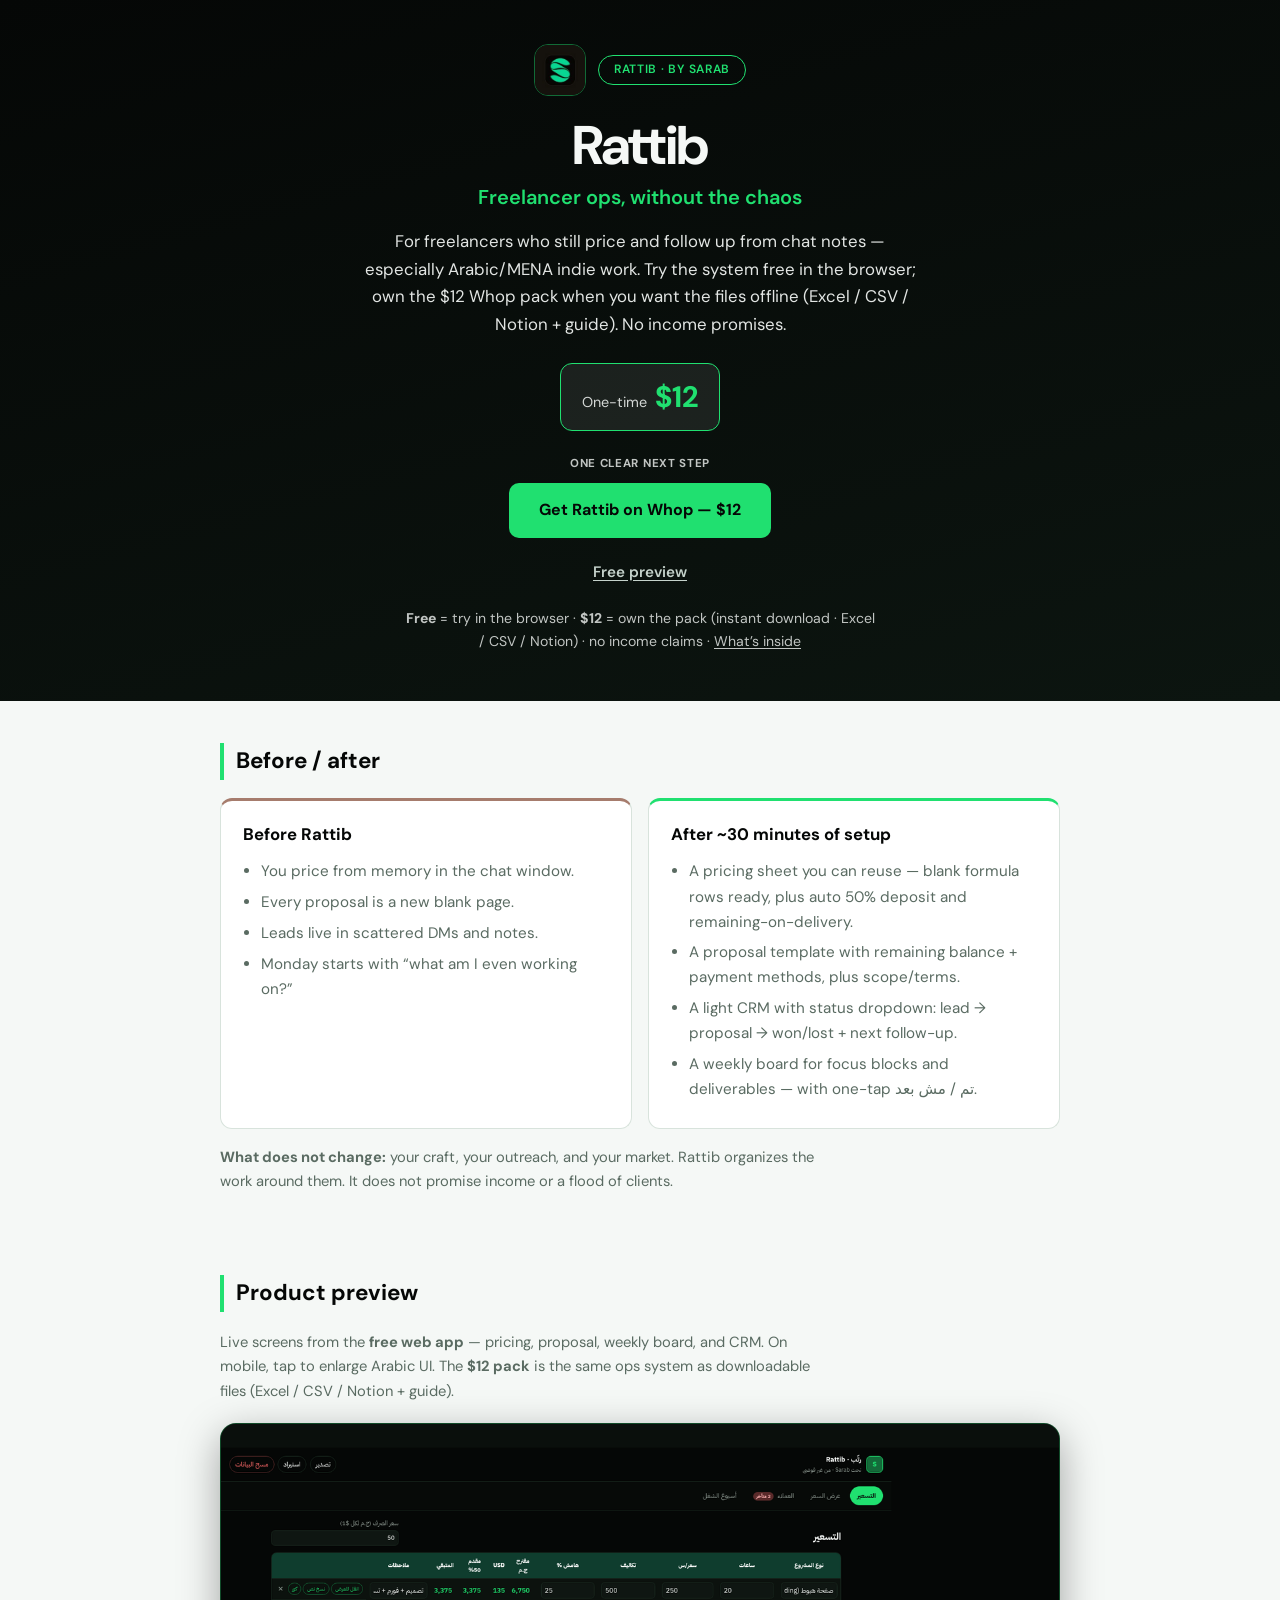
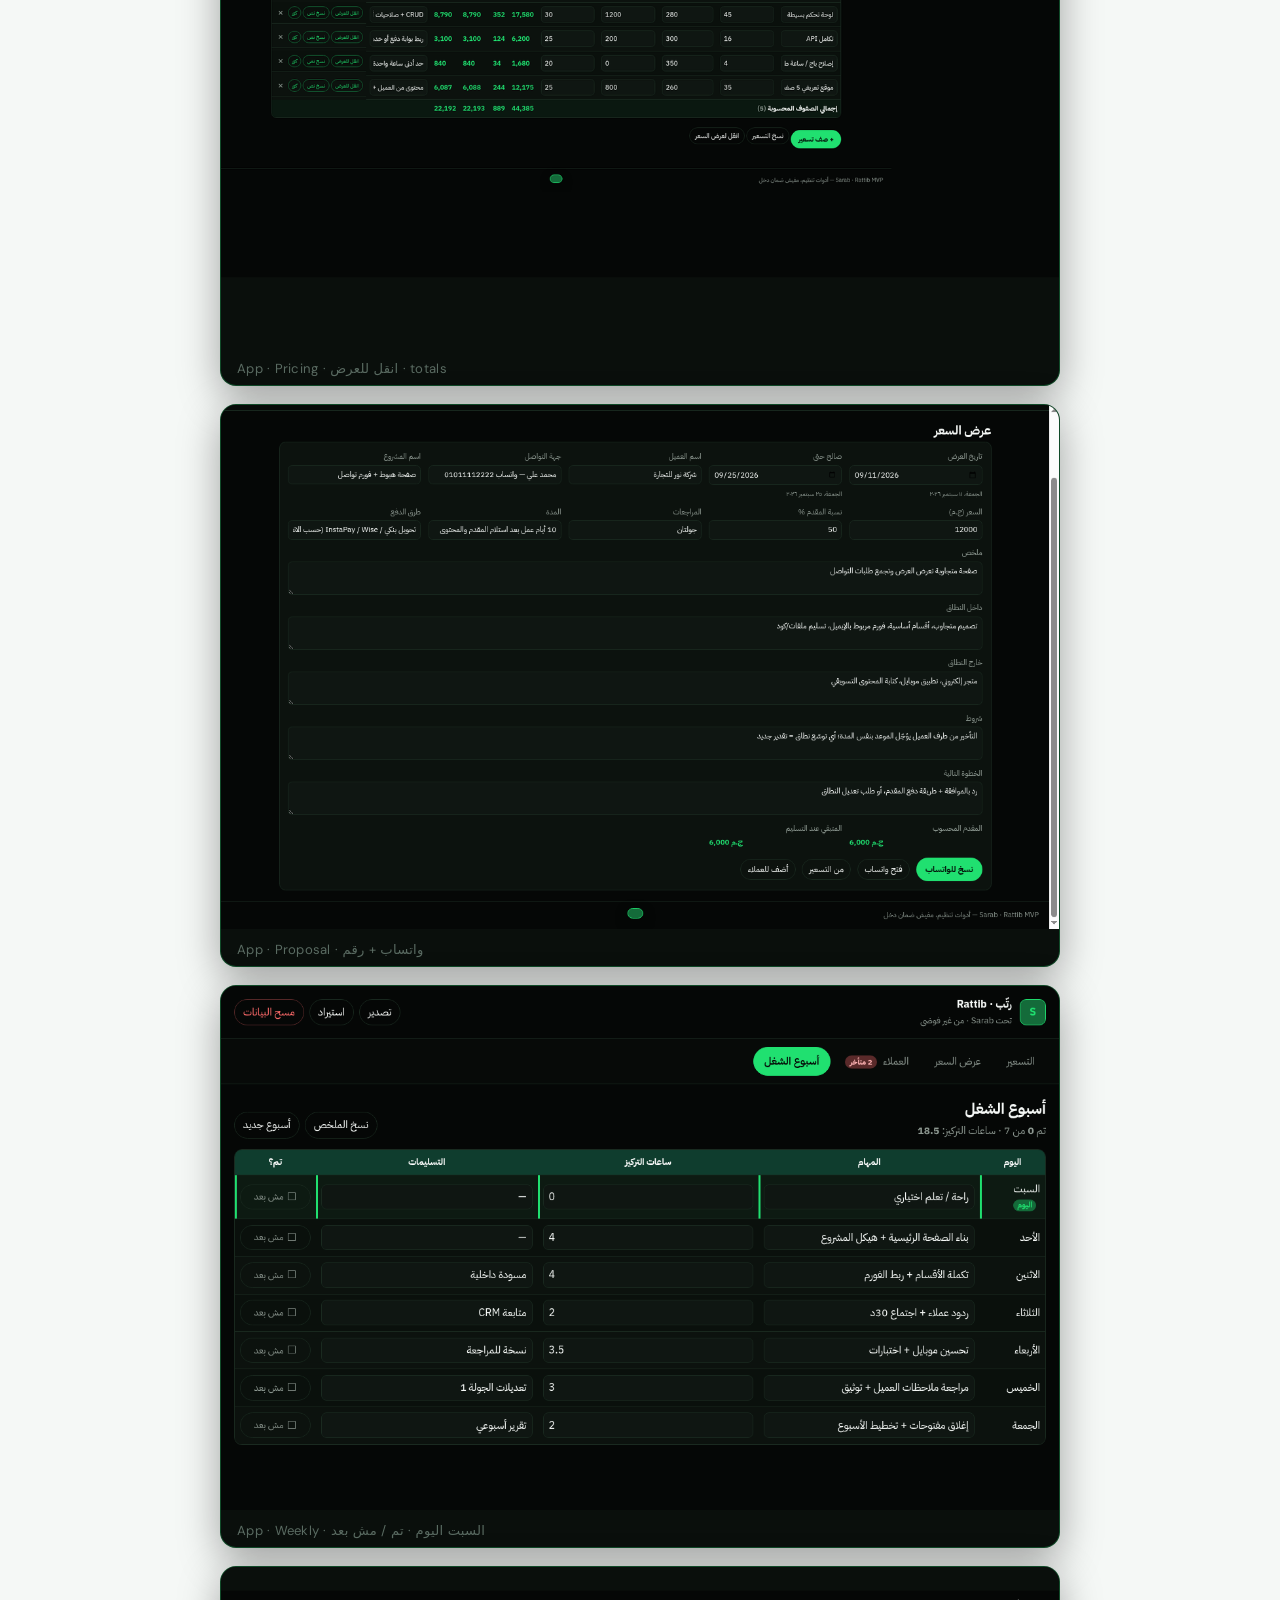
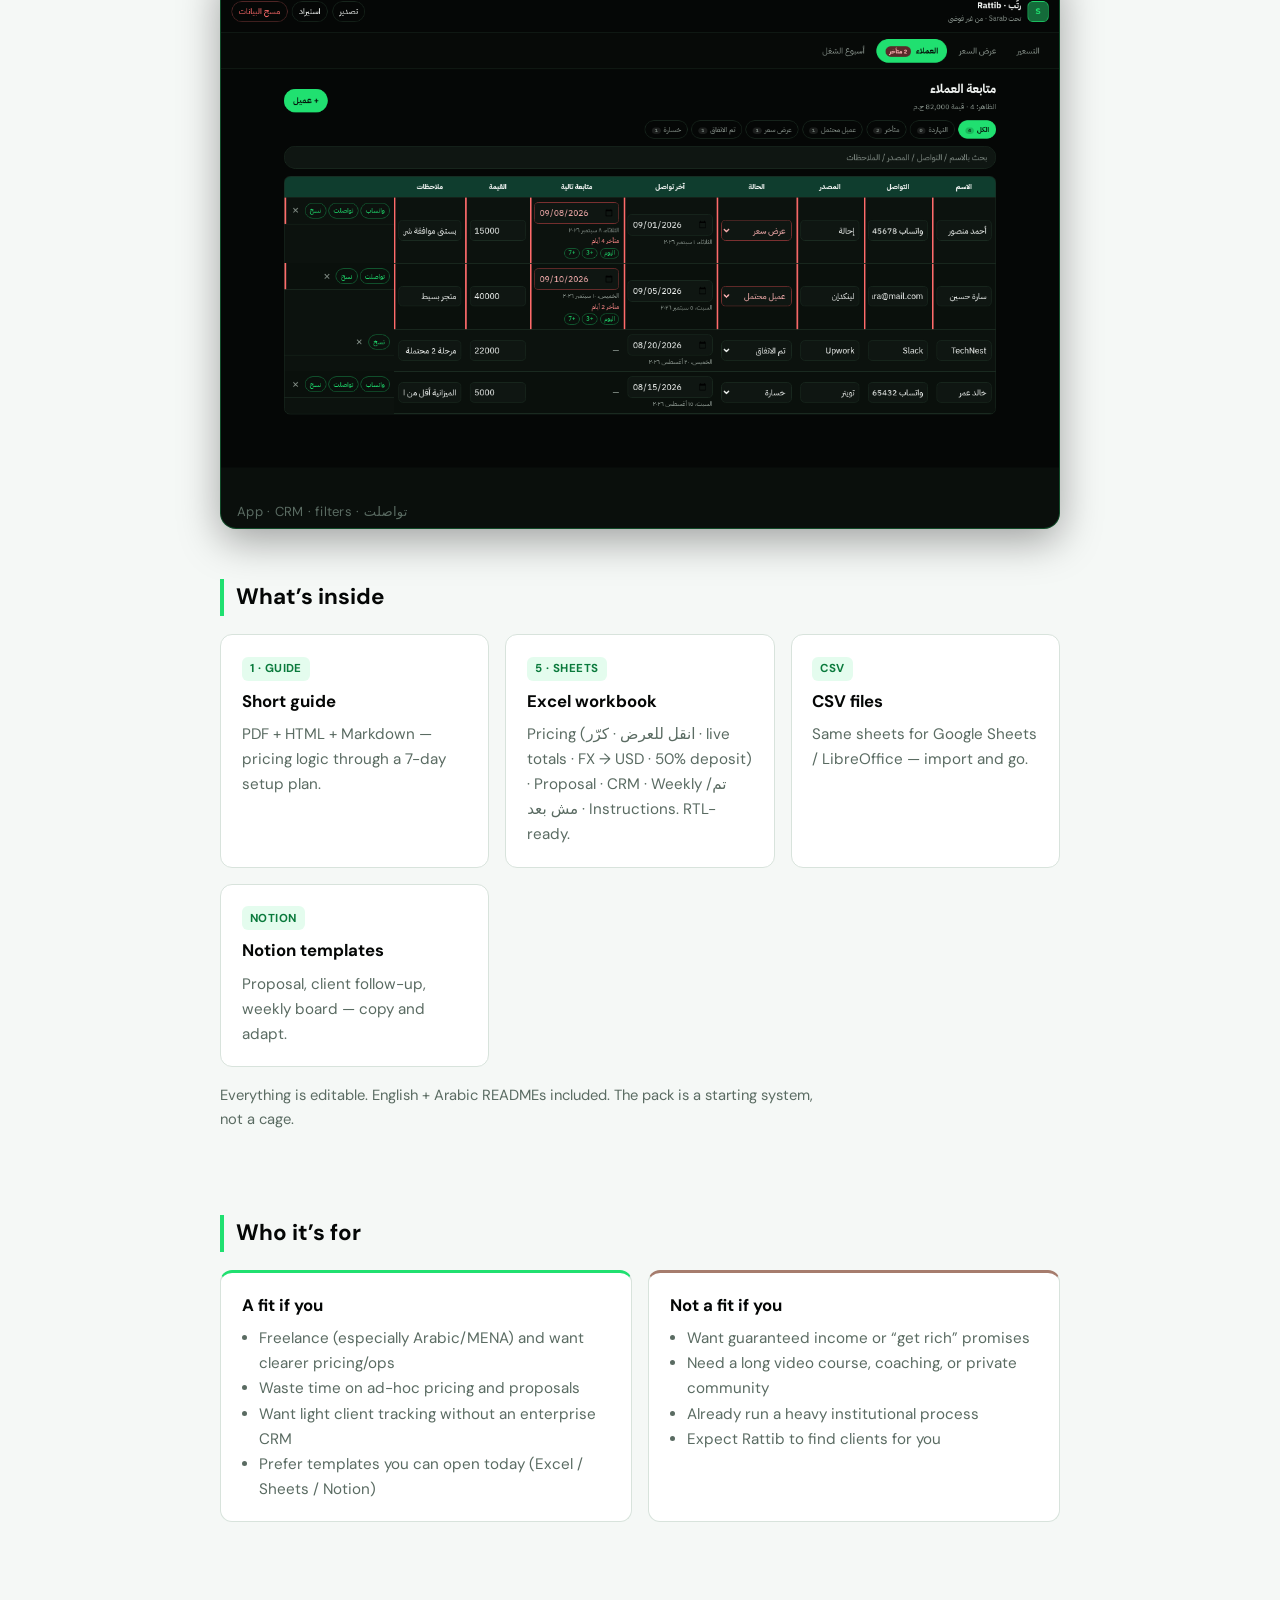
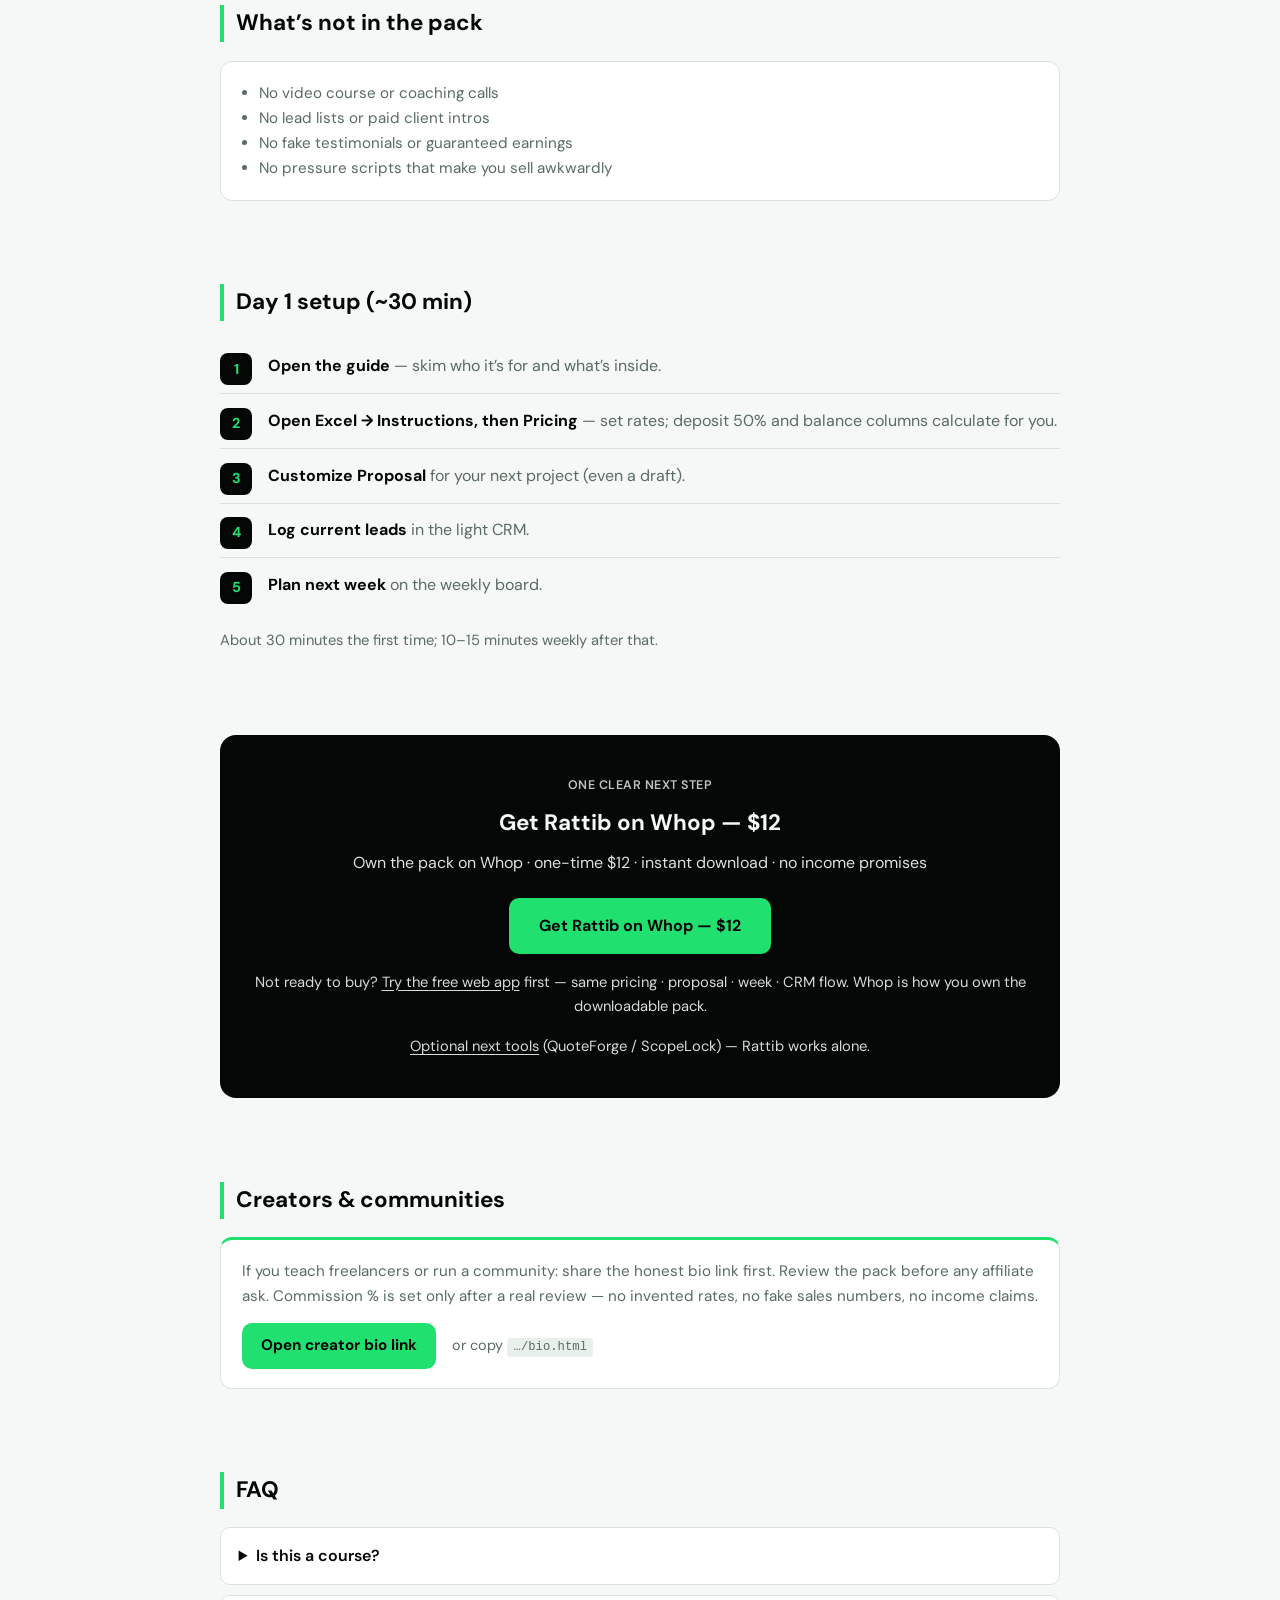
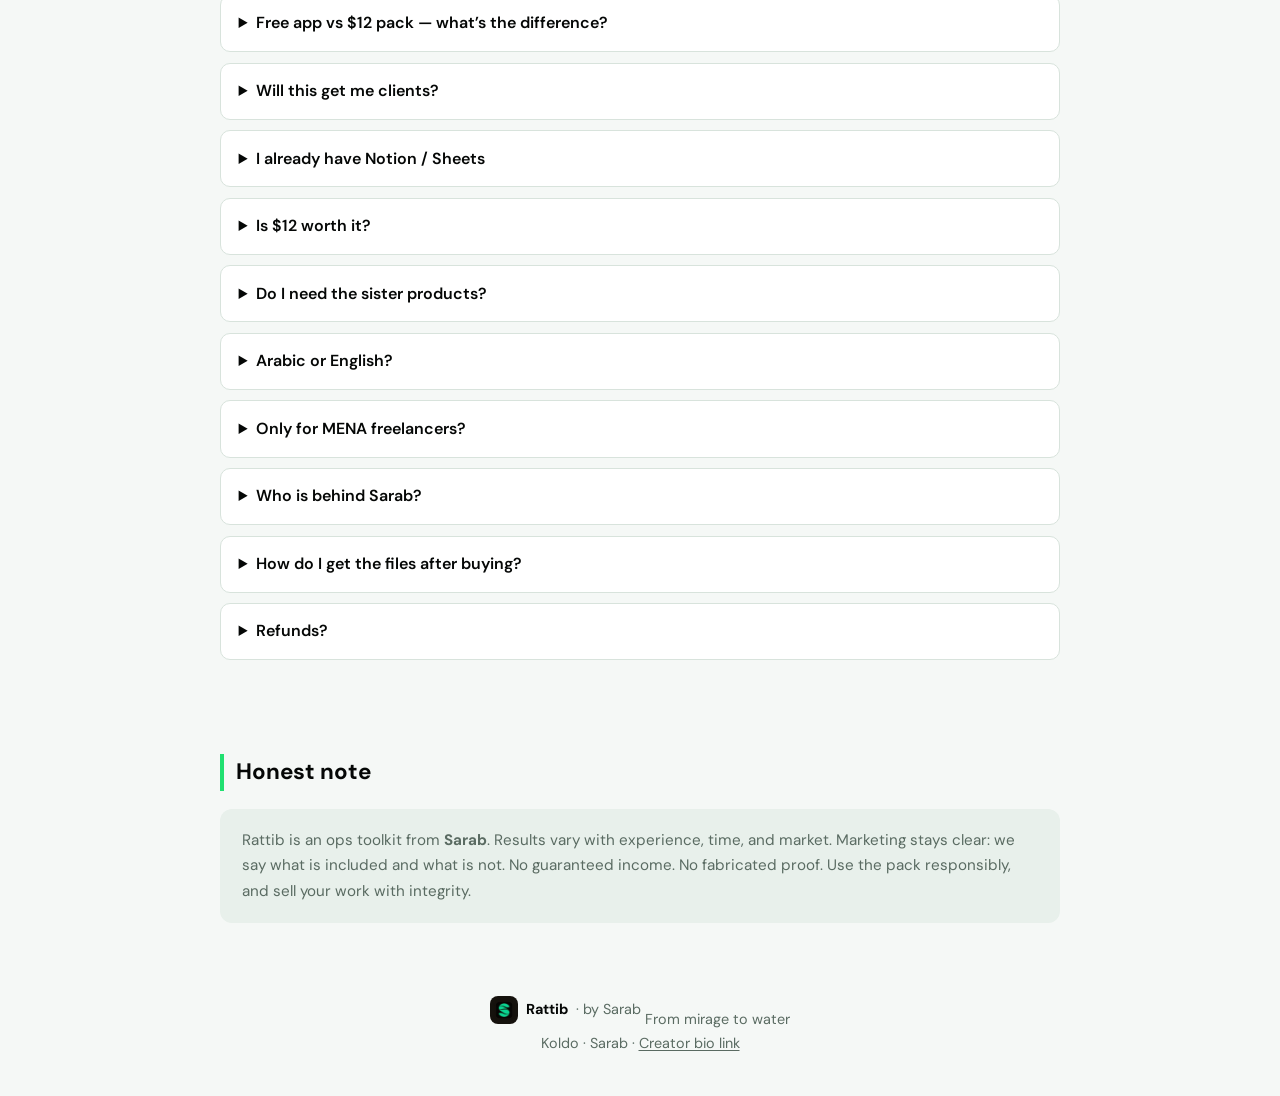
==== index.html @ bea4db3e "fix(funnel): restore locked bio Whop primary + landing skip-link Bio had flipped to try-first/Own on" ====
<!DOCTYPE html>
<html lang="en">
<head>
<meta charset="UTF-8">
<meta name="viewport" content="width=device-width, initial-scale=1, viewport-fit=cover">
<title>Rattib — Freelancer ops without the chaos · Sarab</title>
<meta name="description" content="Rattib by Sarab: try the free web app, then own the $12 Whop pack (Excel/CSV/Notion + guide). Pricing, proposals, light CRM, weekly board. No income promises.">
<meta property="og:title" content="Rattib — Freelancer ops without the chaos · Sarab">
<meta property="og:description" content="Try free in the browser. Own the $12 pack on Whop — pricing, proposals, light CRM, weekly board. No income promises.">
<meta property="og:type" content="website">
<meta property="og:url" content="https://koldoishere.github.io/sarab-rattib-funnel/">
<meta property="og:image" content="https://koldoishere.github.io/sarab-rattib-funnel/og-share.png">
<link rel="canonical" href="https://koldoishere.github.io/sarab-rattib-funnel/">
<meta name="twitter:card" content="summary_large_image">
<meta name="theme-color" content="#050706">
<link rel="icon" type="image/png" href="logo-mark.png">
<link rel="apple-touch-icon" href="logo-mark.png">
<link rel="preconnect" href="https://fonts.googleapis.com">
<link rel="preconnect" href="https://fonts.gstatic.com" crossorigin>
<link rel="stylesheet" href="https://fonts.googleapis.com/css2?family=DM+Sans:ital,opsz,wght@0,9..40,400;0,9..40,500;0,9..40,600;0,9..40,700;1,9..40,400&display=swap">
<style>
  :root {
    color-scheme: light;
    --night: #050706;
    --oasis: #20E070;
    --sand: #F5F8F6;
    --ink: #121816;
    --muted: #5a6b62;
    --card: #ffffff;
    --line: #d8e3dc;
    --night-soft: #0c1510;
  }
  * { box-sizing: border-box; margin: 0; padding: 0; }
  html {
    scroll-behavior: smooth;
    /* Keep keyboard focus / in-page anchors clear of mobile sticky CTA (WCAG 2.4.11) */
    scroll-padding-bottom: calc(7.5rem + env(safe-area-inset-bottom, 0px));
  }
  body {
    font-family: 'DM Sans', 'Segoe UI', system-ui, sans-serif;
    background: var(--sand);
    color: var(--ink);
    line-height: 1.65;
    padding-bottom: calc(7.5rem + env(safe-area-inset-bottom, 0px));
  }
  a { color: var(--night); }
  .wrap { max-width: 880px; margin: 0 auto; padding: 0 1.25rem; }

  /* Sticky mobile CTA */
  .sticky-cta {
    position: fixed;
    bottom: 0; left: 0; right: 0;
    z-index: 50;
    background: rgba(5, 7, 6, 0.96);
    backdrop-filter: blur(10px);
    border-top: 1px solid rgba(32, 224, 112, 0.35);
    padding: 0.75rem 1rem calc(0.75rem + env(safe-area-inset-bottom, 0px));
    display: flex;
    align-items: center;
    justify-content: center;
    gap: 0.85rem;
    box-shadow: 0 -8px 28px rgba(0,0,0,.22);
  }
  .sticky-cta .price { color: var(--oasis); font-weight: 700; font-size: 1.1rem; }
  .sticky-cta .btn {
    padding: 0.65rem 1.35rem;
    font-size: 0.95rem;
  }

  .sticky-cta-actions {
    display: flex;
    flex-direction: column;
    align-items: stretch;
    gap: 0.35rem;
  }
  .sticky-cta .link-quiet {
    color: #c5d2cb;
    font-size: 0.82rem;
    font-weight: 600;
    text-align: center;
    text-decoration: underline;
    text-underline-offset: 2px;
    min-height: 2.75rem;
    display: inline-flex;
    align-items: center;
    justify-content: center;
    -webkit-tap-highlight-color: transparent;
  }
  .sticky-cta .link-quiet:hover { color: var(--oasis); }
  .sticky-cta .link-quiet:focus-visible {
    outline: 2px solid var(--oasis);
    outline-offset: 2px;
    border-radius: 4px;
  }

  /* Keyboard: skip sticky CTA / jump to main (WCAG 2.4.1) */
  .skip-link {
    position: absolute;
    left: 0.75rem;
    top: 0.75rem;
    z-index: 100;
    padding: 0.55rem 0.9rem;
    border-radius: 8px;
    background: var(--oasis);
    color: var(--night);
    font-weight: 700;
    font-size: 0.9rem;
    text-decoration: none;
    transform: translateY(-160%);
    transition: transform 0.15s ease;
  }
  .skip-link:focus {
    transform: translateY(0);
    outline: 2px solid var(--sand);
    outline-offset: 2px;
  }
  .skip-link:focus-visible {
    transform: translateY(0);
    outline: 2px solid var(--sand);
    outline-offset: 2px;
  }
  @media (prefers-reduced-motion: reduce) {
    .skip-link { transition: none; }
  }

  @media (min-width: 768px) {
    .sticky-cta { display: none; }
    body { padding-bottom: 0; }
    html { scroll-padding-bottom: 0; }
  }

  header {
    background: linear-gradient(165deg, var(--night) 0%, var(--night-soft) 100%);
    color: var(--sand);
    padding: calc(2.75rem + env(safe-area-inset-top, 0px)) 0 3rem;
    text-align: center;
  }
  .brand-row {
    display: inline-flex;
    align-items: center;
    gap: 0.75rem;
    margin-bottom: 1.25rem;
  }
  .brand-row img {
    width: 52px; height: 52px;
    border-radius: 14px;
    border: 1px solid rgba(32, 224, 112, 0.45);
    object-fit: contain;
  }
  .pill {
    display: inline-block;
    border: 1px solid var(--oasis);
    color: var(--oasis);
    padding: 0.28rem 0.95rem;
    border-radius: 999px;
    font-size: 0.75rem;
    letter-spacing: 0.06em;
    text-transform: uppercase;
    font-weight: 600;
  }
  header h1 {
    font-size: clamp(2.35rem, 7vw, 3.4rem);
    letter-spacing: -0.03em;
    margin-bottom: 0.35rem;
    line-height: 1.1;
  }
  header .tagline {
    color: var(--oasis);
    font-size: clamp(1.05rem, 3vw, 1.25rem);
    margin-bottom: 0.85rem;
    font-weight: 600;
  }
  header .one-liner {
    max-width: 34em;
    margin: 0 auto 1.5rem;
    opacity: 0.92;
    font-size: 1.05rem;
  }
  .price-pill {
    display: inline-flex;
    align-items: baseline;
    gap: 0.5rem;
    background: rgba(245, 248, 246, 0.08);
    border: 1px solid var(--oasis);
    padding: 0.55rem 1.3rem;
    border-radius: 12px;
    margin-bottom: 1.4rem;
  }
  .price-pill span { opacity: 0.85; font-size: 0.9rem; }
  .price-pill strong { font-size: 1.85rem; color: var(--oasis); }

  .btn {
    display: inline-block;
    background: var(--oasis);
    color: var(--night);
    text-decoration: none;
    font-weight: 700;
    padding: 0.9rem 1.9rem;
    border-radius: 10px;
    transition: transform .15s, box-shadow .15s;
    border: none;
    cursor: pointer;
  }
  .btn:hover { transform: translateY(-2px); box-shadow: 0 8px 24px rgba(32, 224, 112, .28); }
  .btn:focus-visible {
    outline: 3px solid var(--oasis);
    outline-offset: 3px;
  }
  .btn-ghost {
    background: transparent;
    color: var(--sand);
    border: 1px solid rgba(245, 248, 246, .35);
    margin-left: 0.65rem;
  }
  .btn-ghost:focus-visible {
    outline-color: var(--sand);
  }
  .cta-row { display: flex; flex-wrap: wrap; gap: 0.65rem; justify-content: center; align-items: center; }
  .cta-row .btn-ghost { margin-left: 0; }
  header .hero-cta {
    margin: 0 auto 0.35rem;
    max-width: 28rem;
  }
  header .hero-cta .primary-label {
    font-size: 0.72rem;
    font-weight: 700;
    letter-spacing: 0.06em;
    text-transform: uppercase;
    opacity: 0.78;
    margin: 0 0 0.65rem;
  }
  header .hero-preview-quiet {
    display: inline-flex;
    align-items: center;
    justify-content: center;
    margin-top: 0.85rem;
    min-height: 2.5rem;
    padding: 0.35rem 0.7rem;
    font-size: 0.95rem;
    line-height: 1.35;
    color: #c5d2cb;
    text-decoration: underline;
    text-underline-offset: 3px;
    font-weight: 600;
    border-radius: 8px;
  }
  header .hero-preview-quiet:hover { color: var(--oasis); }
  header .hero-preview-quiet:focus-visible {
    outline: 2px solid var(--oasis);
    outline-offset: 3px;
  }
  a:focus-visible {
    outline: 2px solid var(--oasis);
    outline-offset: 2px;
    border-radius: 2px;
  }
  @media (prefers-reduced-motion: reduce) {
    html { scroll-behavior: auto; }
    .btn { transition: none; }
    .btn:hover { transform: none; box-shadow: none; }
  }

  section { padding: 2.6rem 0; }
  section h2 {
    color: var(--night);
    font-size: 1.4rem;
    margin-bottom: 1.15rem;
    border-left: 4px solid var(--oasis);
    padding-left: 0.75rem;
  }

  .ba-grid {
    display: grid;
    grid-template-columns: 1fr 1fr;
    gap: 1rem;
  }
  @media (max-width: 640px) {
    .ba-grid { grid-template-columns: 1fr; }
  }
  .ba-card {
    background: var(--card);
    border: 1px solid var(--line);
    border-radius: 12px;
    padding: 1.25rem 1.35rem;
  }
  .ba-card h3 { font-size: 1.05rem; margin-bottom: 0.65rem; color: var(--night); }
  .ba-card.before { border-top: 3px solid #a67c6d; }
  .ba-card.after { border-top: 3px solid var(--oasis); }
  .ba-card ul { padding-left: 1.15rem; color: var(--muted); font-size: 0.95rem; }
  .ba-card li { margin-bottom: 0.35rem; }
  .ba-note {
    margin-top: 1rem;
    font-size: 0.92rem;
    color: var(--muted);
    max-width: 42em;
  }

  .grid {
    display: grid;
    grid-template-columns: repeat(auto-fit, minmax(200px, 1fr));
    gap: 1rem;
  }
  .card {
    background: var(--card);
    border: 1px solid var(--line);
    border-radius: 12px;
    padding: 1.2rem 1.3rem;
  }
  .card h3 { color: var(--night); font-size: 1.05rem; margin-bottom: 0.4rem; }
  .card p, .card li { color: var(--muted); font-size: 0.95rem; }
  .card ul { padding-left: 1.1rem; }
  .card .count {
    display: inline-block;
    background: rgba(32, 224, 112, 0.12);
    color: #0a7a3c;
    font-size: 0.72rem;
    font-weight: 700;
    letter-spacing: 0.04em;
    text-transform: uppercase;
    padding: 0.15rem 0.5rem;
    border-radius: 6px;
    margin-bottom: 0.45rem;
  }

  .two-col {
    display: grid;
    grid-template-columns: 1fr 1fr;
    gap: 1rem;
  }
  @media (max-width: 640px) {
    .two-col { grid-template-columns: 1fr; }
  }
  .yes { border-top: 3px solid var(--oasis); }
  .no { border-top: 3px solid #a67c6d; }

  .steps {
    counter-reset: step;
    list-style: none;
  }
  .steps li {
    position: relative;
    padding: 0.85rem 0 0.85rem 3rem;
    border-bottom: 1px solid var(--line);
    color: var(--muted);
  }
  .steps li:last-child { border-bottom: none; }
  .steps li::before {
    counter-increment: step;
    content: counter(step);
    position: absolute;
    left: 0; top: 0.85rem;
    width: 2rem; height: 2rem;
    background: var(--night);
    color: var(--oasis);
    border-radius: 8px;
    font-weight: 700;
    font-size: 0.9rem;
    display: flex;
    align-items: center;
    justify-content: center;
  }
  .steps strong { color: var(--night); }

  .cta-band {
    background: var(--night);
    color: var(--sand);
    text-align: center;
    padding: 2.5rem 1.25rem;
    border-radius: 16px;
  }
  .cta-band h2 {
    color: var(--sand);
    border: none;
    padding: 0;
    margin-bottom: 0.5rem;
  }
  .cta-band p { opacity: 0.9; margin-bottom: 1.15rem; }
  .cta-band .btn { margin-top: 0.25rem; }
  .cta-band .primary-label {
    font-size: 0.78rem;
    font-weight: 600;
    letter-spacing: 0.04em;
    text-transform: uppercase;
    opacity: 0.78;
    margin: 0 0 0.55rem;
  }
  .cta-band .cta-sub-quiet {
    margin-top: 1rem;
    margin-bottom: 0;
    font-size: 0.92rem;
    opacity: 0.88;
  }
  .cta-band .cta-sub-quiet a {
    color: inherit;
    text-decoration: underline;
    text-underline-offset: 3px;
  }

  details {
    background: var(--card);
    border: 1px solid var(--line);
    border-radius: 10px;
    padding: 0.9rem 1.1rem;
    margin-bottom: 0.65rem;
  }
  summary { cursor: pointer; font-weight: 600; color: var(--night); }
  details p { margin-top: 0.5rem; color: var(--muted); }

  .disclaimer {
    background: #e8f0eb;
    border-radius: 12px;
    padding: 1.2rem 1.35rem;
    font-size: 0.95rem;
    color: var(--muted);
  }

  footer {
    text-align: center;
    padding: 2rem 1rem 2.5rem;
    color: var(--muted);
    font-size: 0.9rem;
  }
  footer .mark {
    display: inline-flex;
    align-items: center;
    gap: 0.5rem;
    margin-bottom: 0.5rem;
  }
  footer .mark img { width: 28px; height: 28px; border-radius: 8px; }
  footer a { color: var(--muted); text-decoration: underline; text-underline-offset: 2px; }

  .preview-grid {
    display: grid;
    gap: 1.1rem;
  }
  @media (min-width: 820px) {
    .preview-grid { grid-template-columns: 1fr; }
  }
  .preview-card {
    margin: 0;
    background: #0a0f0c;
    border: 1px solid rgba(32,224,112,0.28);
    border-radius: 16px;
    overflow: hidden;
    box-shadow: 0 12px 40px rgba(0,0,0,0.35);
  }
  .preview-card img {
    display: block;
    width: 100%;
    height: auto;
  }
  .preview-card figcaption {
    padding: 0.65rem 1rem 0.35rem;
    font-size: 0.82rem;
    color: var(--muted);
    letter-spacing: 0.02em;
  }

  .preview-card { position: relative; }
  .preview-card button.preview-zoom {
    display: block;
    width: 100%;
    padding: 0;
    border: 0;
    background: transparent;
    cursor: zoom-in;
    -webkit-tap-highlight-color: transparent;
  }
  .preview-card button.preview-zoom:focus-visible {
    outline: 3px solid var(--oasis);
    outline-offset: -3px;
  }
  .preview-hint {
    display: none;
    padding: 0 1rem 0.75rem;
    margin: 0;
    font-size: 0.78rem;
    color: var(--oasis);
    opacity: 0.9;
  }
  @media (max-width: 819px) {
    .preview-hint { display: block; }
  }
  .preview-lightbox {
    position: fixed;
    inset: 0;
    z-index: 80;
    display: none;
    align-items: center;
    justify-content: center;
    padding: 0.75rem;
    background: rgba(5,7,6,0.92);
    backdrop-filter: blur(6px);
  }
  .preview-lightbox.is-open { display: flex; }
  .preview-lightbox img {
    max-width: 100%;
    max-height: min(92vh, 100%);
    width: auto;
    height: auto;
    border-radius: 12px;
    border: 1px solid rgba(32,224,112,0.35);
    box-shadow: 0 16px 48px rgba(0,0,0,0.45);
    background: #0a0f0c;
  }
  .preview-lightbox .lb-close {
    position: absolute;
    top: max(0.75rem, env(safe-area-inset-top));
    inset-inline-end: max(0.75rem, env(safe-area-inset-right));
    background: var(--oasis);
    color: var(--night);
    border: 0;
    border-radius: 999px;
    font-weight: 700;
    font-size: 0.9rem;
    padding: 0.55rem 0.95rem;
    cursor: pointer;
    min-height: 2.75rem;
  }
  .preview-lightbox .lb-close:focus-visible {
    outline: 3px solid #fff;
    outline-offset: 2px;
  }
  body.lb-open { overflow: hidden; }

</style>
<script type="application/ld+json">
{
  "@context": "https://schema.org",
  "@type": "Product",
  "name": "Rattib",
  "brand": {"@type": "Brand", "name": "Sarab"},
  "description": "Try Rattib free in the browser, then own the $12 pack: pricing, proposals, light CRM, weekly board — Excel, CSV, Notion, plus a short guide.",
  "image": "https://koldoishere.github.io/sarab-rattib-funnel/og-share.png",
  "url": "https://koldoishere.github.io/sarab-rattib-funnel/",
  "offers": {
    "@type": "Offer",
    "price": "12.00",
    "priceCurrency": "USD",
    "availability": "https://schema.org/InStock",
    "url": "https://whop.com/3a4c1a95-1fd9-4864-9a4c-d293e48194f0/products/10f2ce23-2ff7-4b91-afdd-d1ce251f3f03/"
  }
}
</script>
</head>
<body data-brand="sarab" data-product="rattib">

<a class="skip-link" href="#main">Skip to content</a>

<!-- Primary sticky CTA (mobile) — one clear next action -->
<div class="sticky-cta" role="region" aria-label="Get Rattib on Whop">
  <div style="display:flex;flex-direction:column;align-items:flex-start;gap:0.1rem;line-height:1.2">
    <span class="price">$12</span>
    <span style="color:rgba(245,248,246,0.7);font-size:0.72rem;font-weight:500">Own the pack</span>
  </div>
  <div class="sticky-cta-actions">
    <a class="btn" href="https://whop.com/3a4c1a95-1fd9-4864-9a4c-d293e48194f0/products/10f2ce23-2ff7-4b91-afdd-d1ce251f3f03/" target="_blank" rel="noopener noreferrer">Get Rattib on Whop — $12</a>
    <a class="link-quiet" href="app/">Free preview</a>
  </div>
</div>

<header id="main" tabindex="-1">
  <div class="wrap">
    <div class="brand-row">
      <img src="logo-mark.png" width="52" height="52" alt="Sarab" decoding="async">
      <span class="pill">Rattib · by Sarab</span>
    </div>
    <h1>Rattib</h1>
    <p class="tagline">Freelancer ops, without the chaos</p>
    <p class="one-liner">For freelancers who still price and follow up from chat notes — especially Arabic/MENA indie work. Try the system free in the browser; own the $12 Whop pack when you want the files offline (Excel / CSV / Notion + guide). No income promises.</p>
    <div class="price-pill">
      <span>One-time</span>
      <strong>$12</strong>
    </div>
    <div class="hero-cta" role="region" aria-label="Primary next action">
      <p class="primary-label">One clear next step</p>
      <div class="cta-row">
        <a class="btn" href="https://whop.com/3a4c1a95-1fd9-4864-9a4c-d293e48194f0/products/10f2ce23-2ff7-4b91-afdd-d1ce251f3f03/" target="_blank" rel="noopener noreferrer">Get Rattib on Whop — $12</a>
      </div>
      <a class="hero-preview-quiet" href="app/">Free preview</a>
    </div>
    <p style="margin-top:0.95rem;font-size:0.88rem;opacity:0.78;max-width:34em;margin-left:auto;margin-right:auto"><strong>Free</strong> = try in the browser · <strong>$12</strong> = own the pack (instant download · Excel / CSV / Notion) · no income claims · <a href="#inside" style="color:inherit;text-decoration:underline;text-underline-offset:2px">What’s inside</a></p>
  </div>
</header>

<section>
  <div class="wrap">
    <h2>Before / after</h2>
    <div class="ba-grid">
      <div class="ba-card before">
        <h3>Before Rattib</h3>
        <ul>
          <li>You price from memory in the chat window.</li>
          <li>Every proposal is a new blank page.</li>
          <li>Leads live in scattered DMs and notes.</li>
          <li>Monday starts with “what am I even working on?”</li>
        </ul>
      </div>
      <div class="ba-card after">
        <h3>After ~30 minutes of setup</h3>
        <ul>
          <li>A pricing sheet you can reuse — blank formula rows ready, plus auto 50% deposit and remaining-on-delivery.</li>
          <li>A proposal template with remaining balance + payment methods, plus scope/terms.</li>
          <li>A light CRM with status dropdown: lead → proposal → won/lost + next follow-up.</li>
          <li>A weekly board for focus blocks and deliverables — with one-tap تم / مش بعد.</li>
        </ul>
      </div>
    </div>
    <p class="ba-note"><strong>What does not change:</strong> your craft, your outreach, and your market. Rattib organizes the work around them. It does not promise income or a flood of clients.</p>
  </div>
</section>


<section id="preview" style="padding:2.5rem 0 0.5rem">
  <div class="wrap">
    <h2>Product preview</h2>
    <p class="ba-note" style="margin-bottom:1.25rem">Live screens from the <strong>free web app</strong> — pricing, proposal, weekly board, and CRM. On mobile, tap to enlarge Arabic UI. The <strong>$12 pack</strong> is the same ops system as downloadable files (Excel / CSV / Notion + guide).</p>
    <div class="preview-grid">
      <figure class="preview-card">
        <button type="button" class="preview-zoom" aria-label="Enlarge preview"><img src="preview-pricing-hq.png" width="1280" height="800" alt="Rattib pricing: انقل للعرض / كرّر, deposit + USD, live totals" loading="lazy" decoding="async"></button>
        <figcaption>App · Pricing · انقل للعرض · totals</figcaption>
        <p class="preview-hint">Tap to enlarge · pinch or scroll to read Arabic text</p>
      </figure>
      <figure class="preview-card">
        <button type="button" class="preview-zoom" aria-label="Enlarge preview"><img src="preview-proposal-hq.png" width="1280" height="800" alt="Rattib proposal: contact with WhatsApp 01011112222, 50% deposit, open WhatsApp" loading="lazy" decoding="async"></button>
        <figcaption>App · Proposal · واتساب + رقم</figcaption>
        <p class="preview-hint">Tap to enlarge · pinch or scroll to read Arabic text</p>
      </figure>
      <figure class="preview-card">
        <button type="button" class="preview-zoom" aria-label="Enlarge preview"><img src="preview-weekly-hq.png" width="1280" height="800" alt="Rattib weekly board: اليوم on السبت (Africa/Cairo), one-tap تم / مش بعد" loading="lazy" decoding="async"></button>
        <figcaption>App · Weekly · السبت اليوم · تم / مش بعد</figcaption>
        <p class="preview-hint">Tap to enlarge · pinch or scroll to read Arabic text</p>
      </figure>
      <figure class="preview-card">
        <button type="button" class="preview-zoom" aria-label="Enlarge preview"><img src="preview-crm-hq.png" width="1280" height="800" alt="Rattib CRM: full Arabic status labels, filters, النهاردة, تواصلت / WhatsApp" loading="lazy" decoding="async"></button>
        <figcaption>App · CRM · filters · تواصلت</figcaption>
        <p class="preview-hint">Tap to enlarge · pinch or scroll to read Arabic text</p>
      </figure>
    </div>
  </div>
</section>

<section id="inside">
  <div class="wrap">
    <h2>What’s inside</h2>
    <div class="grid">
      <div class="card">
        <span class="count">1 · Guide</span>
        <h3>Short guide</h3>
        <p>PDF + HTML + Markdown — pricing logic through a 7-day setup plan.</p>
      </div>
      <div class="card">
        <span class="count">5 · Sheets</span>
        <h3>Excel workbook</h3>
        <p>Pricing (انقل للعرض · كرّر · live totals · FX → USD · 50% deposit) · Proposal · CRM · Weekly تم/مش بعد · Instructions. RTL-ready.</p>
      </div>
      <div class="card">
        <span class="count">CSV</span>
        <h3>CSV files</h3>
        <p>Same sheets for Google Sheets / LibreOffice — import and go.</p>
      </div>
      <div class="card">
        <span class="count">Notion</span>
        <h3>Notion templates</h3>
        <p>Proposal, client follow-up, weekly board — copy and adapt.</p>
      </div>
    </div>
    <p class="ba-note">Everything is editable. English + Arabic READMEs included. The pack is a starting system, not a cage.</p>
  </div>
</section>

<section>
  <div class="wrap">
    <h2>Who it’s for</h2>
    <div class="two-col">
      <div class="card yes">
        <h3>A fit if you</h3>
        <ul>
          <li>Freelance (especially Arabic/MENA) and want clearer pricing/ops</li>
          <li>Waste time on ad-hoc pricing and proposals</li>
          <li>Want light client tracking without an enterprise CRM</li>
          <li>Prefer templates you can open today (Excel / Sheets / Notion)</li>
        </ul>
      </div>
      <div class="card no">
        <h3>Not a fit if you</h3>
        <ul>
          <li>Want guaranteed income or “get rich” promises</li>
          <li>Need a long video course, coaching, or private community</li>
          <li>Already run a heavy institutional process</li>
          <li>Expect Rattib to find clients for you</li>
        </ul>
      </div>
    </div>
  </div>
</section>

<section>
  <div class="wrap">
    <h2>What’s not in the pack</h2>
    <div class="card">
      <ul>
        <li>No video course or coaching calls</li>
        <li>No lead lists or paid client intros</li>
        <li>No fake testimonials or guaranteed earnings</li>
        <li>No pressure scripts that make you sell awkwardly</li>
      </ul>
    </div>
  </div>
</section>

<section>
  <div class="wrap">
    <h2>Day 1 setup (~30 min)</h2>
    <ol class="steps">
      <li><strong>Open the guide</strong> — skim who it’s for and what’s inside.</li>
      <li><strong>Open Excel → Instructions, then Pricing</strong> — set rates; deposit 50% and balance columns calculate for you.</li>
      <li><strong>Customize Proposal</strong> for your next project (even a draft).</li>
      <li><strong>Log current leads</strong> in the light CRM.</li>
      <li><strong>Plan next week</strong> on the weekly board.</li>
    </ol>
    <p class="ba-note">About 30 minutes the first time; 10–15 minutes weekly after that.</p>
  </div>
</section>

<section>
  <div class="wrap">
    <div class="cta-band" role="region" aria-label="Primary next action">
      <p class="primary-label">One clear next step</p>
      <h2>Get Rattib on Whop — $12</h2>
      <p>Own the pack on Whop · one-time $12 · instant download · no income promises</p>
      <a class="btn" href="https://whop.com/3a4c1a95-1fd9-4864-9a4c-d293e48194f0/products/10f2ce23-2ff7-4b91-afdd-d1ce251f3f03/" target="_blank" rel="noopener noreferrer">Get Rattib on Whop — $12</a>
      <p class="cta-sub-quiet">Not ready to buy? <a href="app/">Try the free web app</a> first — same pricing · proposal · week · CRM flow. Whop is how you own the downloadable pack.</p>
      <p class="cta-sub-quiet"><a href="upsell.html">Optional next tools</a> (QuoteForge / ScopeLock) — Rattib works alone.</p>
    </div>
  </div>
</section>


<section id="creators">
  <div class="wrap">
    <h2>Creators &amp; communities</h2>
    <div class="card" style="border-top:3px solid var(--oasis)">
      <p style="color:var(--muted);margin-bottom:0.85rem">If you teach freelancers or run a community: share the honest bio link first. Review the pack before any affiliate ask. Commission % is set only after a real review — no invented rates, no fake sales numbers, no income claims.</p>
      <p style="margin:0"><a class="btn" style="padding:0.65rem 1.2rem;font-size:0.95rem" href="bio.html">Open creator bio link</a>
      <span style="display:inline-block;margin:0.65rem 0 0 0.75rem;color:var(--muted);font-size:0.9rem">or copy <code style="font-size:0.85em;background:#e8f0eb;padding:0.15rem 0.4rem;border-radius:4px">…/bio.html</code></span></p>
    </div>
  </div>
</section>

<section>
  <div class="wrap">
    <h2>FAQ</h2>
    <details>
      <summary>Is this a course?</summary>
      <p>No. Rattib is an ops system: a free web app to try, plus a $12 downloadable pack (guide + Excel/CSV/Notion). There is no video curriculum, coaching, or private community.</p>
    </details>
    <details>
      <summary>Free app vs $12 pack — what’s the difference?</summary>
      <p><strong>Free web app</strong> lets you try pricing, proposals, CRM, and the weekly board in the browser (data stays on your device). <strong>$12 on Whop</strong> is how you own the offline pack — same system as editable Excel/CSV/Notion files + short guides. Sister tools are optional and separate.</p>
    </details>
    <details>
      <summary>Will this get me clients?</summary>
      <p>No. Rattib helps you price, propose, follow up, and plan the week. Winning clients still depends on skill, outreach, and reputation.</p>
    </details>
    <details>
      <summary>I already have Notion / Sheets</summary>
      <p>Good. Rattib gives you structure and copy-ready templates so you are not designing the system under deadline pressure.</p>
    </details>
    <details>
      <summary>Is $12 worth it?</summary>
      <p>One calm setup afternoon vs. another month of improvising rates and scopes. If you never open the files, Whop’s refund policy on the product page still applies.</p>
    </details>
    <details>
      <summary>Do I need the sister products?</summary>
      <p>No. Rattib stands alone. QuoteForge ($9) and ScopeLock ($9) are optional next tools if you want deeper proposals or tighter kickoff/scope control later.</p>
    </details>
    <details>
      <summary>Arabic or English?</summary>
      <p>Storefront and templates ship in English so they travel cleanly on Whop. Arabic READMEs are included so you can orient quickly; edit rates and proposal language to match how you work with clients.</p>
    </details>
    <details>
      <summary>Only for MENA freelancers?</summary>
      <p>No. The pack is built with Arabic/MENA freelancers in mind (EGP + USD-friendly sheets), but any indie freelancer who prices and proposes in chat can use it. Change currency labels and wording to fit your market.</p>
    </details>
    <details>
      <summary>Who is behind Sarab?</summary>
      <p>Sarab is a small indie brand by Koldo. Rattib is the first product — an ops pack, not a course company or agency. No fabricated team size, no fake sales numbers.</p>
    </details>
    <details>
      <summary>How do I get the files after buying?</summary>
      <p>Whop delivers the pack instantly after checkout. Download, unzip, and start with the guide + Excel Instructions sheet. CSV and Notion copies are in the same bundle. You can keep using the free web app anytime.</p>
    </details>
    <details>
      <summary>Refunds?</summary>
      <p>Follow the refund policy shown on the Whop product page. Honest description is the best way to keep refunds low.</p>
    </details>
  </div>
</section>

<section>
  <div class="wrap">
    <h2>Honest note</h2>
    <div class="disclaimer">
      Rattib is an ops toolkit from <strong>Sarab</strong>. Results vary with experience, time, and market.
      Marketing stays clear: we say what is included and what is not. No guaranteed income. No fabricated proof.
      Use the pack responsibly, and sell your work with integrity.
    </div>
  </div>
</section>

<footer>
  <div class="wrap">
    <div class="mark">
      <img src="logo-mark.png" width="28" height="28" alt="" decoding="async">
      <strong style="color:var(--night)">Rattib</strong> · by Sarab
    </div>
    From mirage to water<br>
    Koldo · Sarab · <a href="bio.html" style="color:inherit">Creator bio link</a>
  </div>
</footer>


<div class="preview-lightbox" id="preview-lightbox" hidden role="dialog" aria-modal="true" aria-label="Enlarged product preview">
  <button type="button" class="lb-close" id="lb-close">Close</button>
  <img id="lb-img" src="" alt="">
</div>
<script>
(function () {
  var lb = document.getElementById("preview-lightbox");
  var img = document.getElementById("lb-img");
  var closeBtn = document.getElementById("lb-close");
  if (!lb || !img || !closeBtn) return;
  var lastFocus = null;
  function openLb(src, alt, opener) {
    lastFocus = opener || document.activeElement;
    img.src = src;
    img.alt = alt || "";
    lb.hidden = false;
    lb.classList.add("is-open");
    document.body.classList.add("lb-open");
    closeBtn.focus();
  }
  function closeLb() {
    lb.classList.remove("is-open");
    lb.hidden = true;
    img.removeAttribute("src");
    document.body.classList.remove("lb-open");
    if (lastFocus && typeof lastFocus.focus === "function") {
      try { lastFocus.focus(); } catch (e) {}
    }
    lastFocus = null;
  }
  document.querySelectorAll("button.preview-zoom").forEach(function (btn) {
    btn.addEventListener("click", function () {
      var i = btn.querySelector("img");
      if (!i) return;
      openLb(i.currentSrc || i.src, i.alt, btn);
    });
  });
  closeBtn.addEventListener("click", closeLb);
  lb.addEventListener("click", function (e) {
    if (e.target === lb) closeLb();
  });
  document.addEventListener("keydown", function (e) {
    if (!lb.classList.contains("is-open")) return;
    if (e.key === "Escape") {
      closeLb();
      return;
    }
    /* Single control in dialog — keep Tab from escaping to page behind */
    if (e.key === "Tab") {
      e.preventDefault();
      closeBtn.focus();
    }
  });
})();
</script>

</body>
</html>
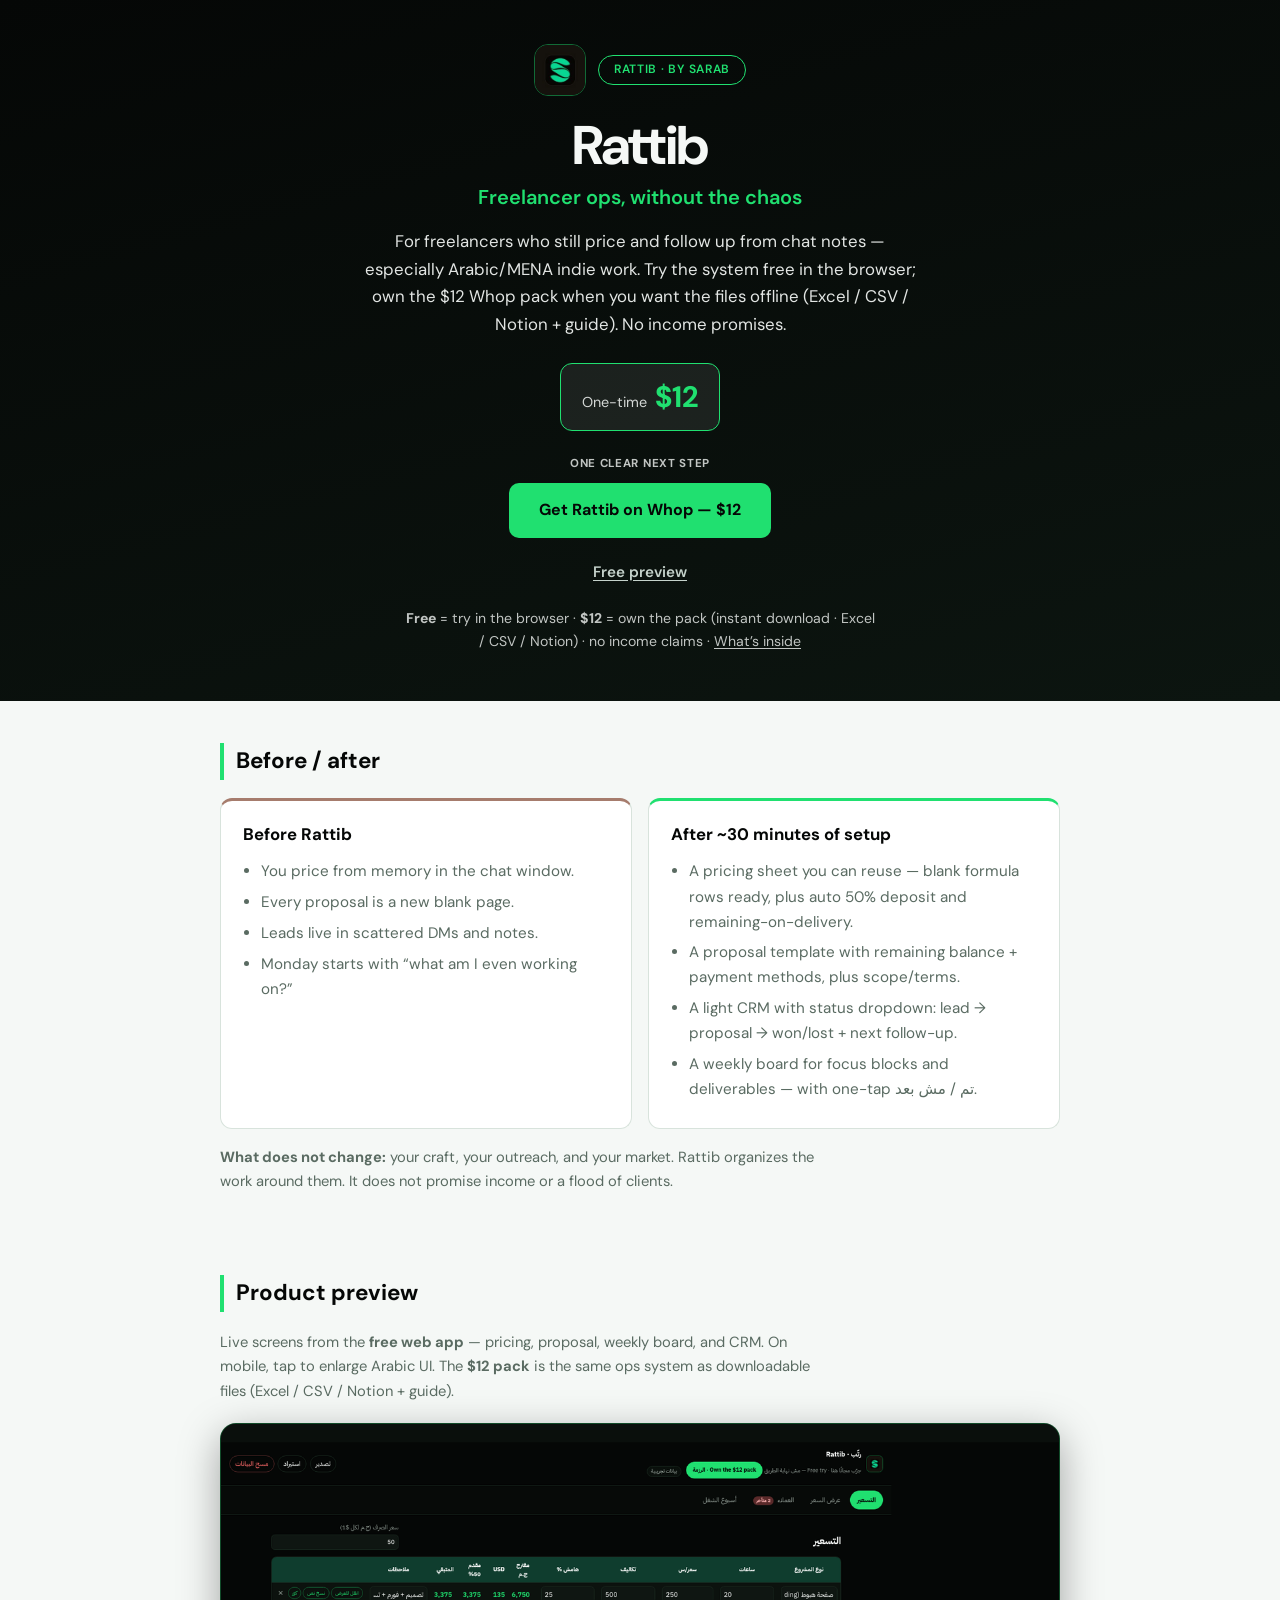
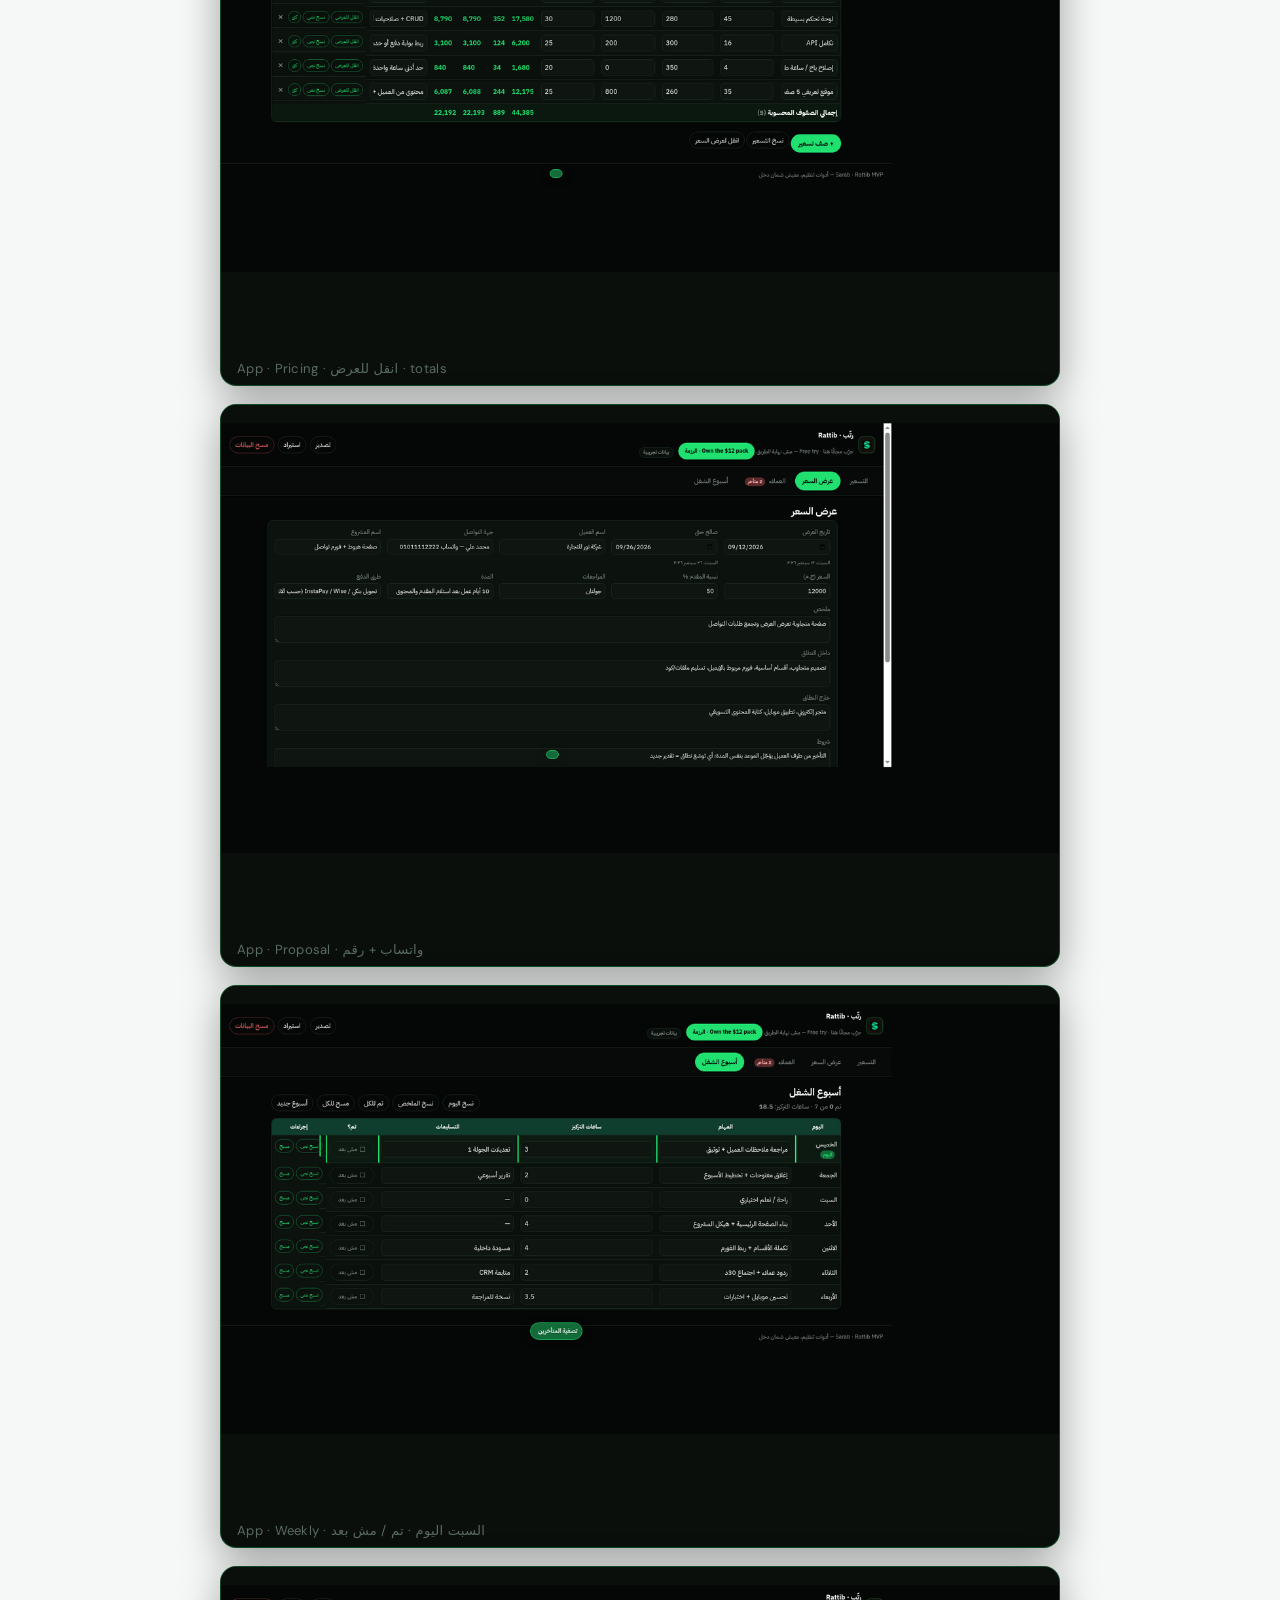
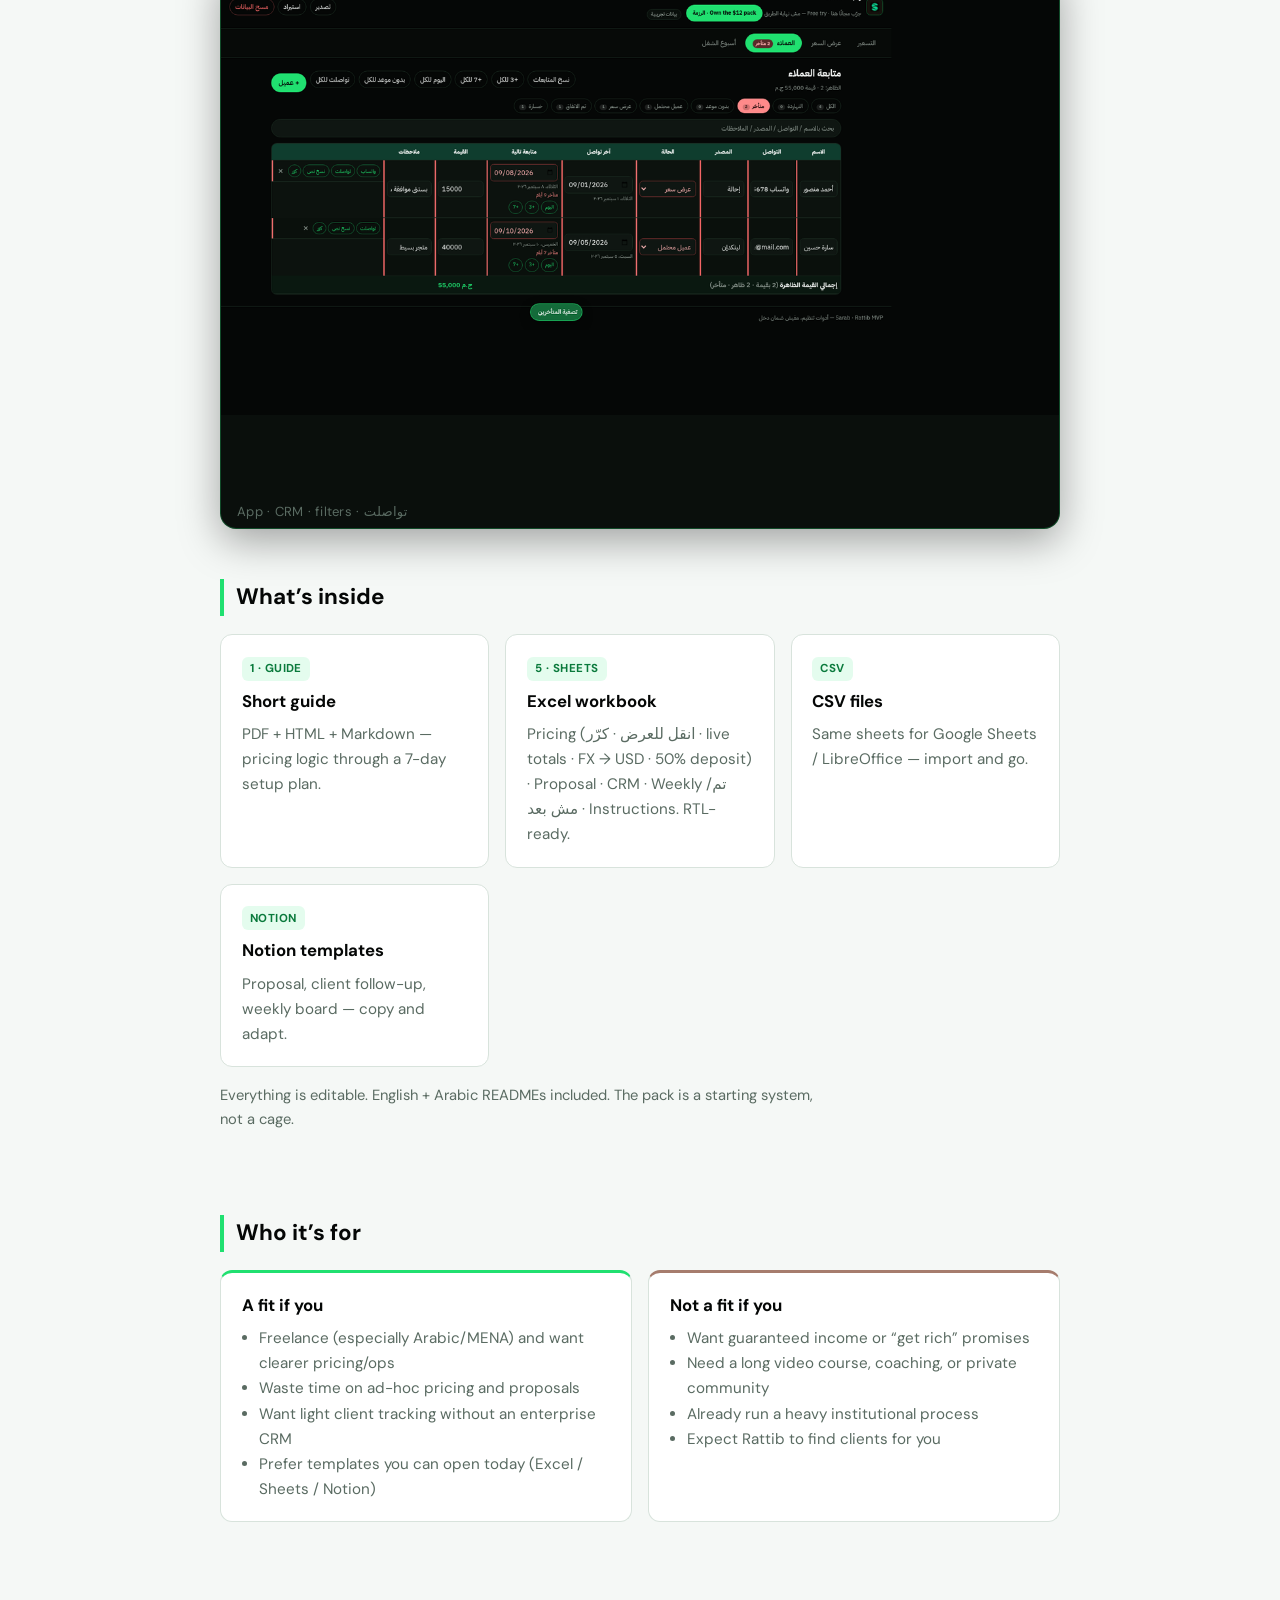
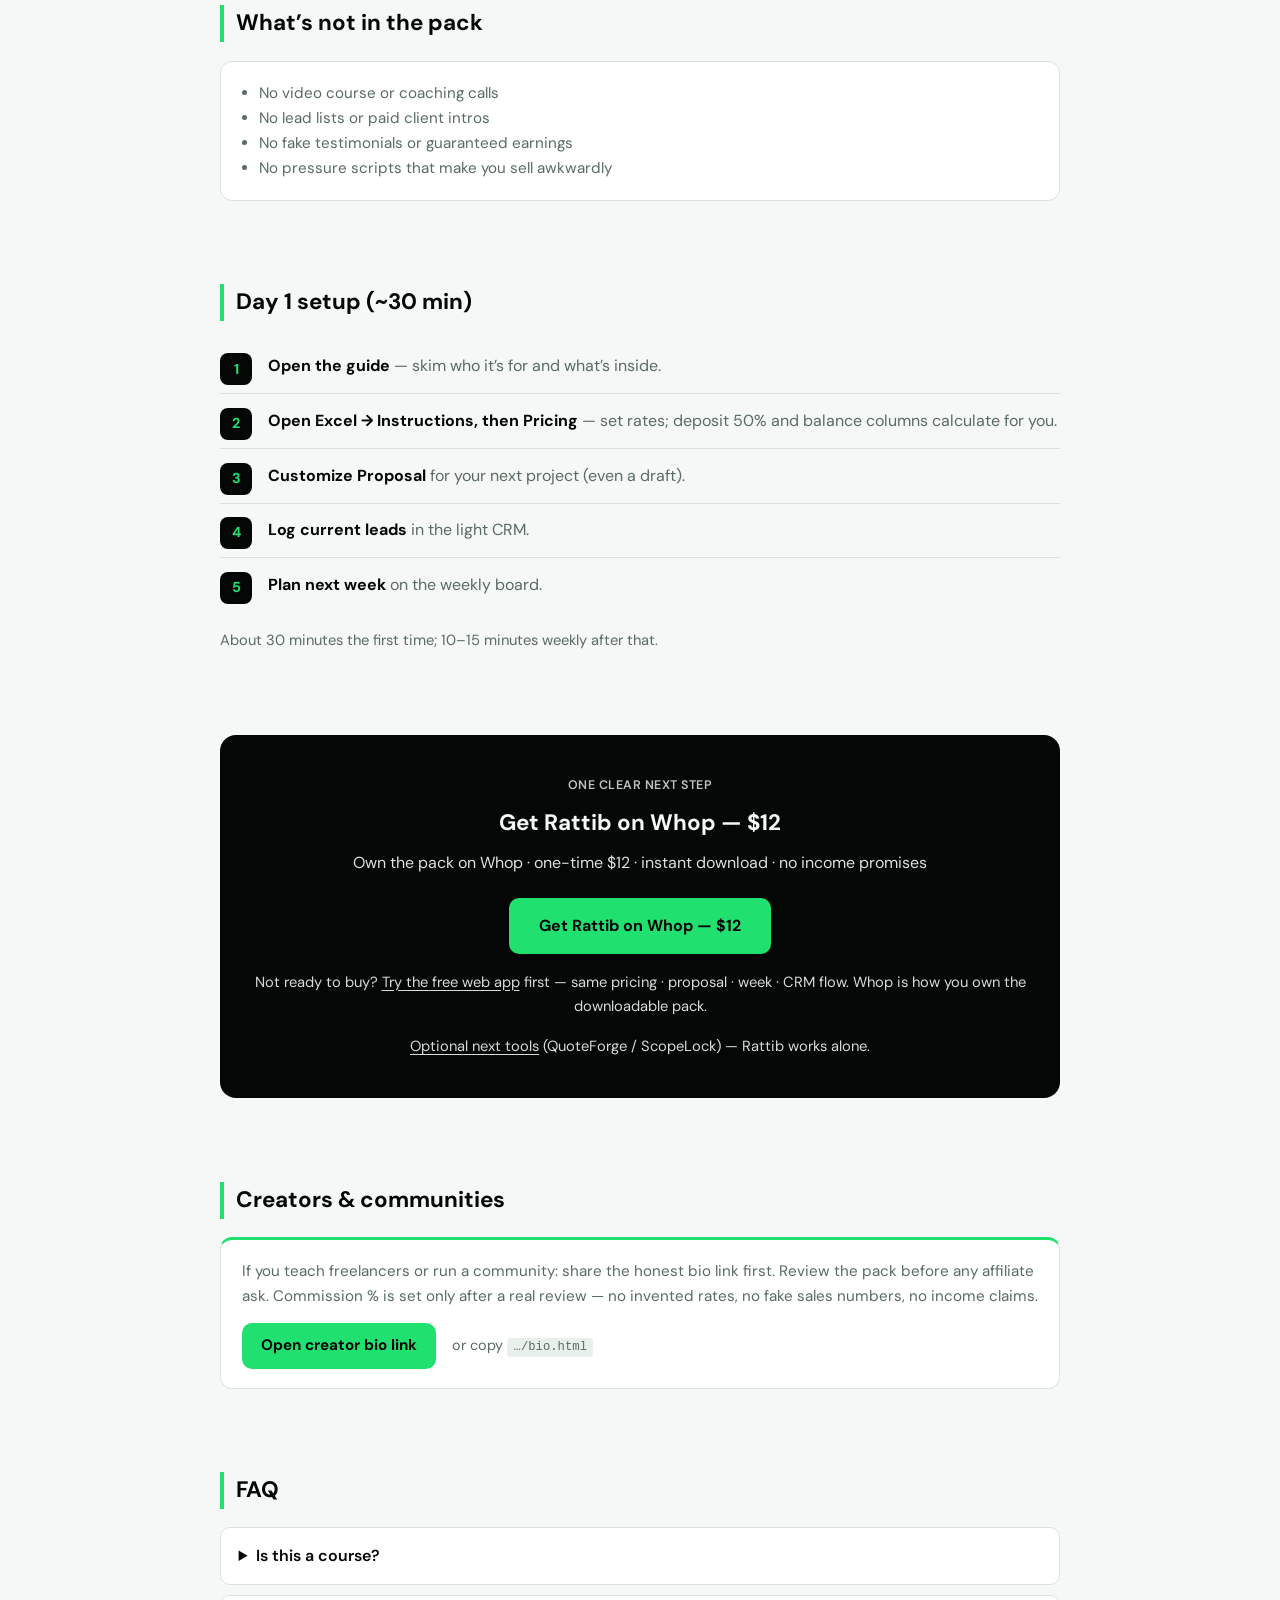
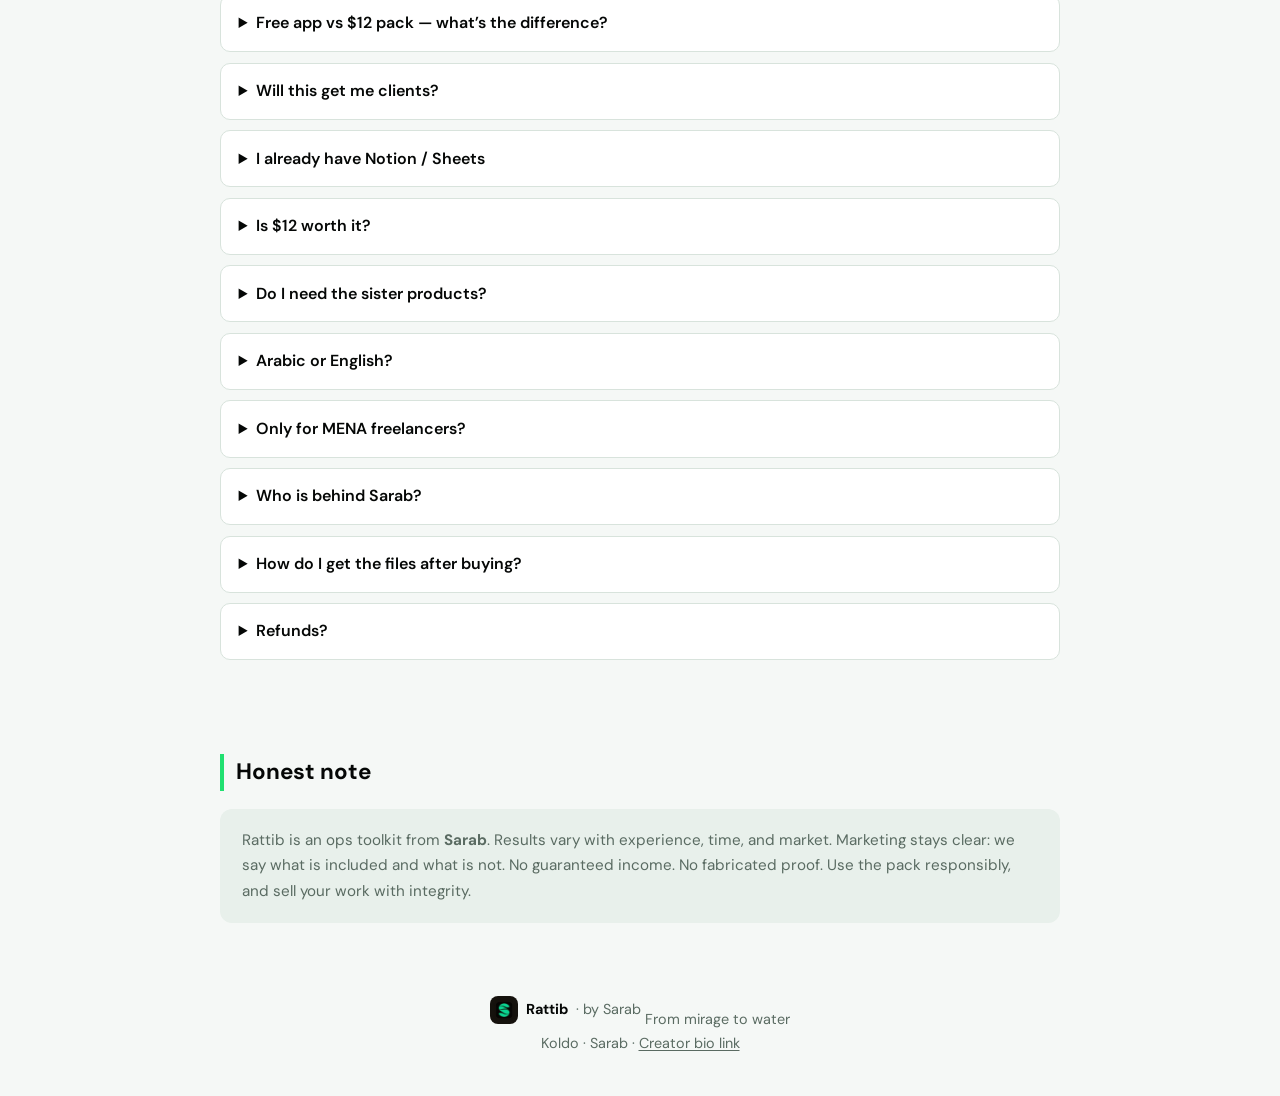
==== commit 07436b9c: "chore(landing): HQ previews with logo + بيانات تجريبية Refresh pricing/proposal/CRM/week gallery sho" ====
--- a/index.html
+++ b/index.html
@@ -617,22 +617,22 @@
     <p class="ba-note" style="margin-bottom:1.25rem">Live screens from the <strong>free web app</strong> — pricing, proposal, weekly board, and CRM. On mobile, tap to enlarge Arabic UI. The <strong>$12 pack</strong> is the same ops system as downloadable files (Excel / CSV / Notion + guide).</p>
     <div class="preview-grid">
       <figure class="preview-card">
-        <button type="button" class="preview-zoom" aria-label="Enlarge preview"><img src="preview-pricing-hq.png" width="1280" height="800" alt="Rattib pricing: انقل للعرض / كرّر, deposit + USD, live totals" loading="lazy" decoding="async"></button>
+        <button type="button" class="preview-zoom" aria-label="Enlarge preview"><img src="preview-pricing-hq.png" width="1280" height="800" alt="Rattib pricing: Sarab logo + بيانات تجريبية, انقل للعرض / كرّر, deposit + USD" loading="lazy" decoding="async"></button>
         <figcaption>App · Pricing · انقل للعرض · totals</figcaption>
         <p class="preview-hint">Tap to enlarge · pinch or scroll to read Arabic text</p>
       </figure>
       <figure class="preview-card">
-        <button type="button" class="preview-zoom" aria-label="Enlarge preview"><img src="preview-proposal-hq.png" width="1280" height="800" alt="Rattib proposal: contact with WhatsApp 01011112222, 50% deposit, open WhatsApp" loading="lazy" decoding="async"></button>
+        <button type="button" class="preview-zoom" aria-label="Enlarge preview"><img src="preview-proposal-hq.png" width="1280" height="800" alt="Rattib proposal: Sarab logo + بيانات تجريبية, WhatsApp contact, 50% deposit" loading="lazy" decoding="async"></button>
         <figcaption>App · Proposal · واتساب + رقم</figcaption>
         <p class="preview-hint">Tap to enlarge · pinch or scroll to read Arabic text</p>
       </figure>
       <figure class="preview-card">
-        <button type="button" class="preview-zoom" aria-label="Enlarge preview"><img src="preview-weekly-hq.png" width="1280" height="800" alt="Rattib weekly board: اليوم on السبت (Africa/Cairo), one-tap تم / مش بعد" loading="lazy" decoding="async"></button>
+        <button type="button" class="preview-zoom" aria-label="Enlarge preview"><img src="preview-weekly-hq.png" width="1280" height="800" alt="Rattib weekly board: Sarab logo + بيانات تجريبية, اليوم (Africa/Cairo), تم / مش بعد" loading="lazy" decoding="async"></button>
         <figcaption>App · Weekly · السبت اليوم · تم / مش بعد</figcaption>
         <p class="preview-hint">Tap to enlarge · pinch or scroll to read Arabic text</p>
       </figure>
       <figure class="preview-card">
-        <button type="button" class="preview-zoom" aria-label="Enlarge preview"><img src="preview-crm-hq.png" width="1280" height="800" alt="Rattib CRM: full Arabic status labels, filters, النهاردة, تواصلت / WhatsApp" loading="lazy" decoding="async"></button>
+        <button type="button" class="preview-zoom" aria-label="Enlarge preview"><img src="preview-crm-hq.png" width="1280" height="800" alt="Rattib CRM: Sarab logo + بيانات تجريبية, Arabic statuses, filters, تواصلت / WhatsApp" loading="lazy" decoding="async"></button>
         <figcaption>App · CRM · filters · تواصلت</figcaption>
         <p class="preview-hint">Tap to enlarge · pinch or scroll to read Arabic text</p>
       </figure>
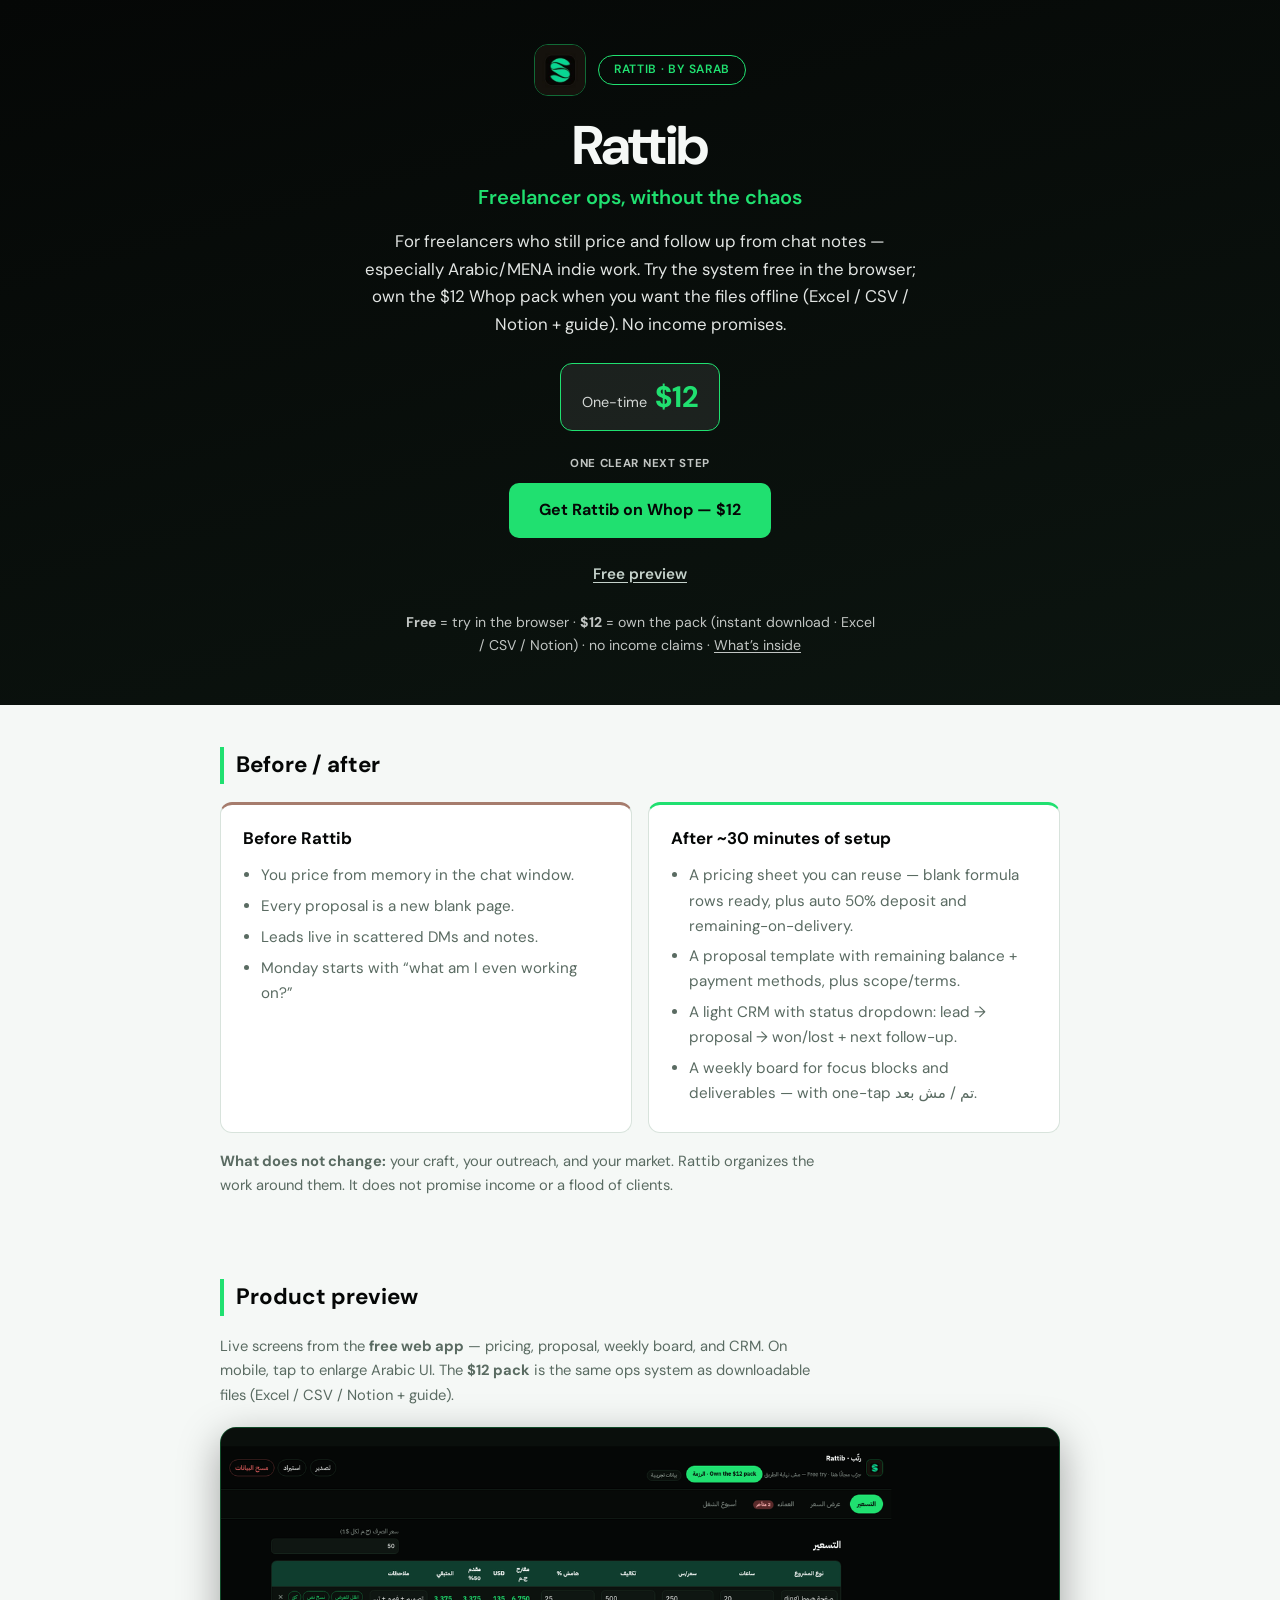
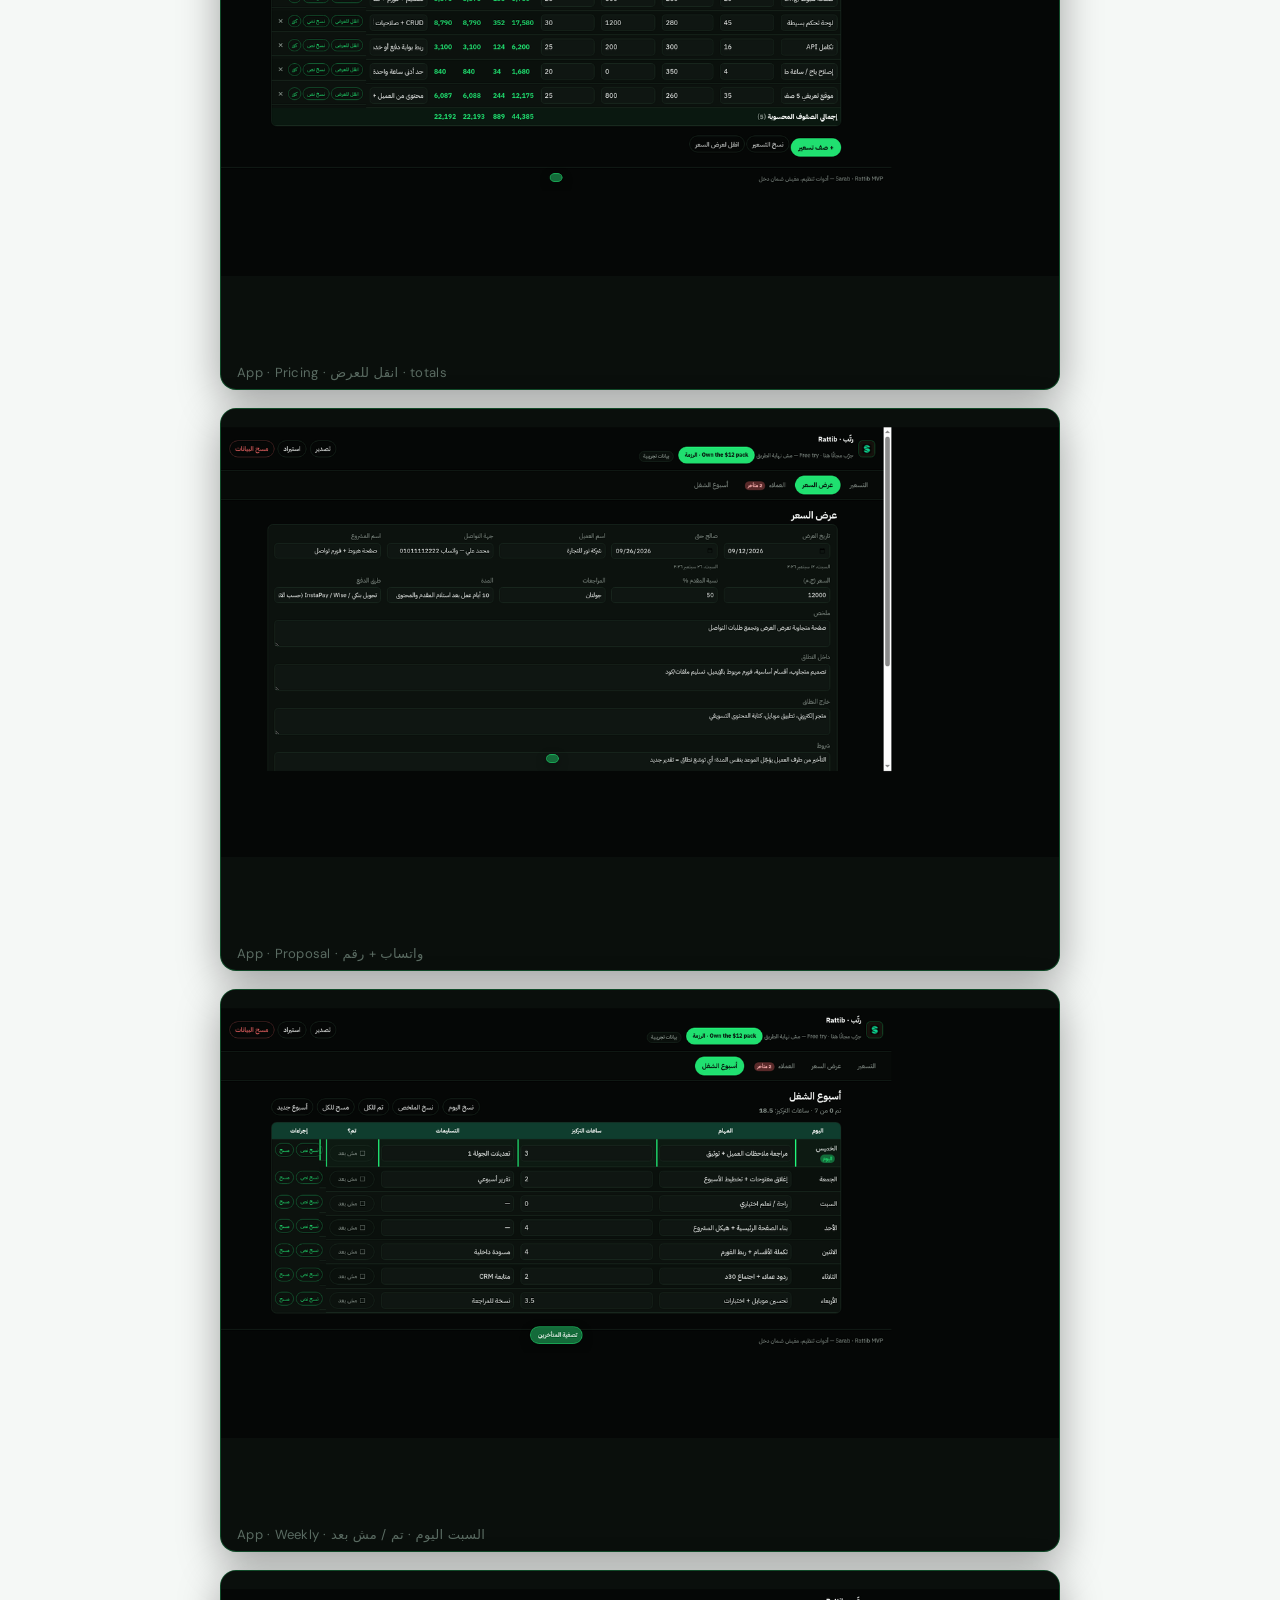
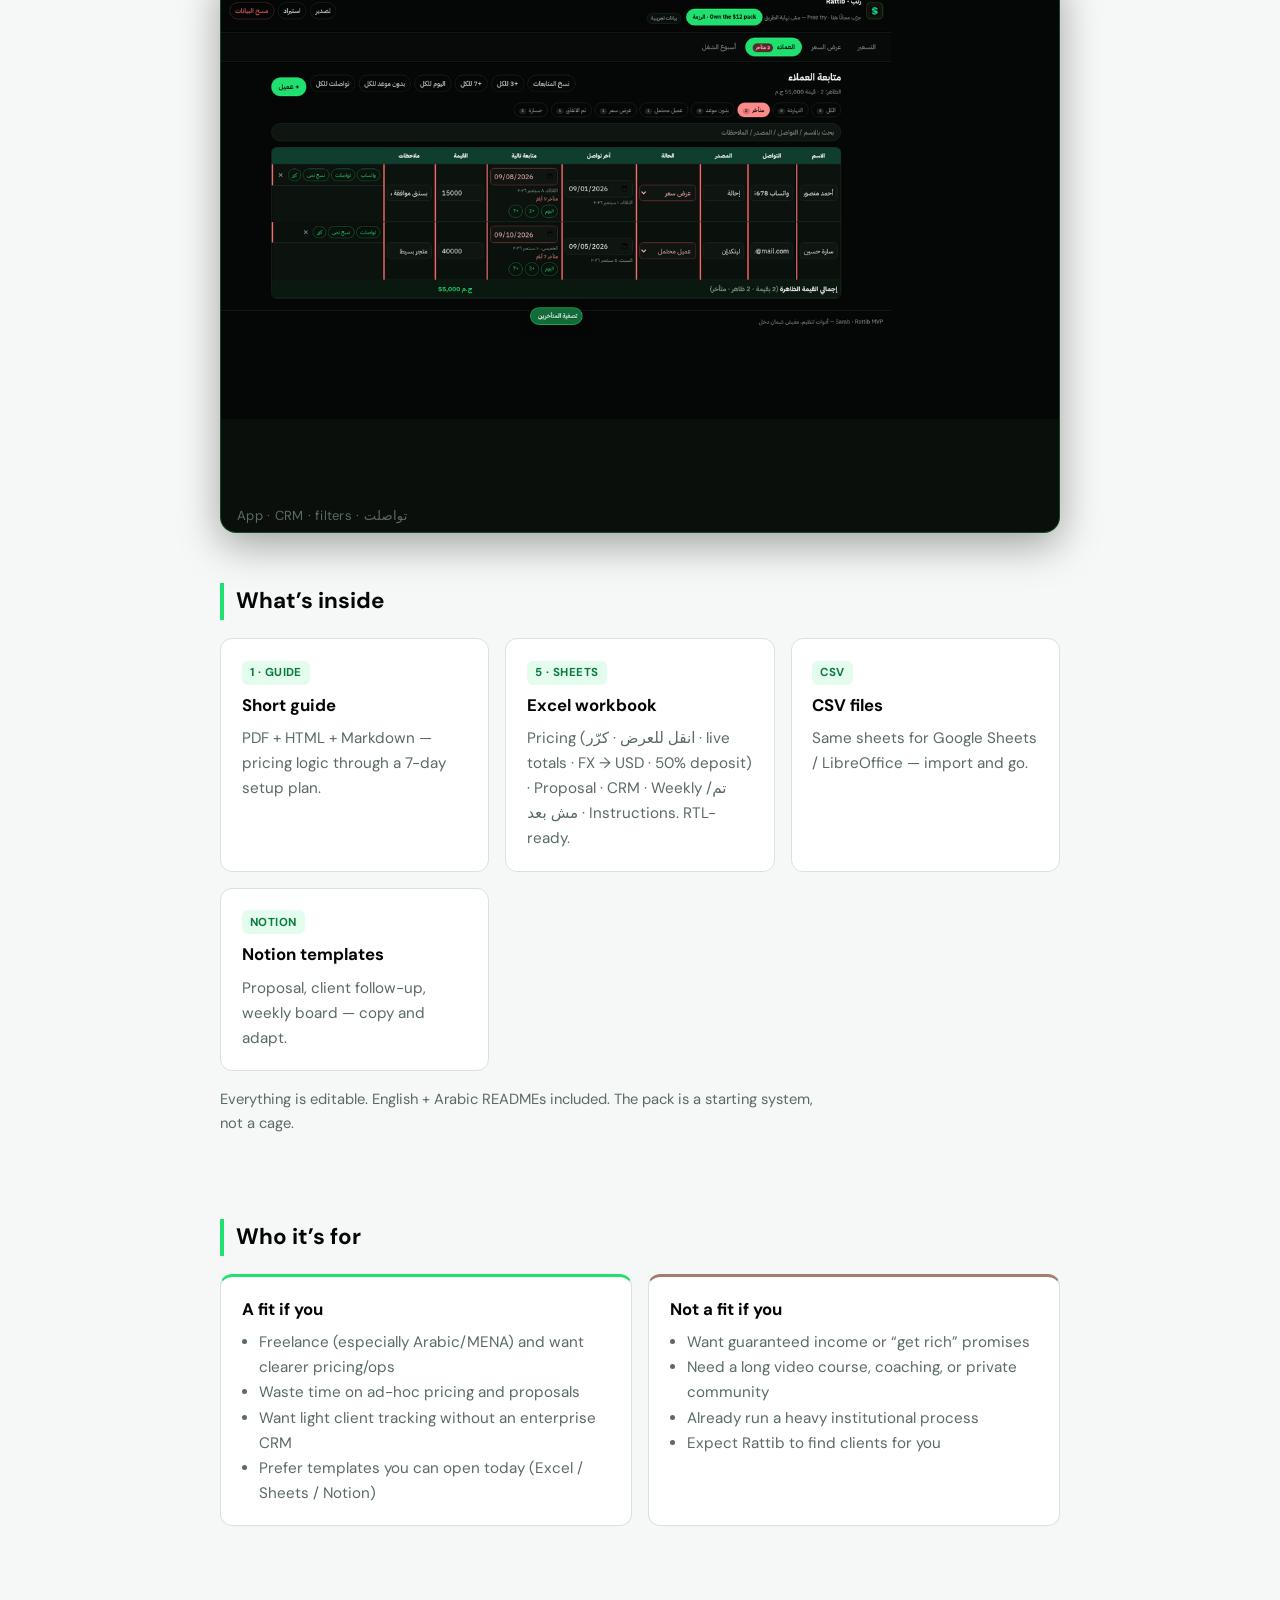
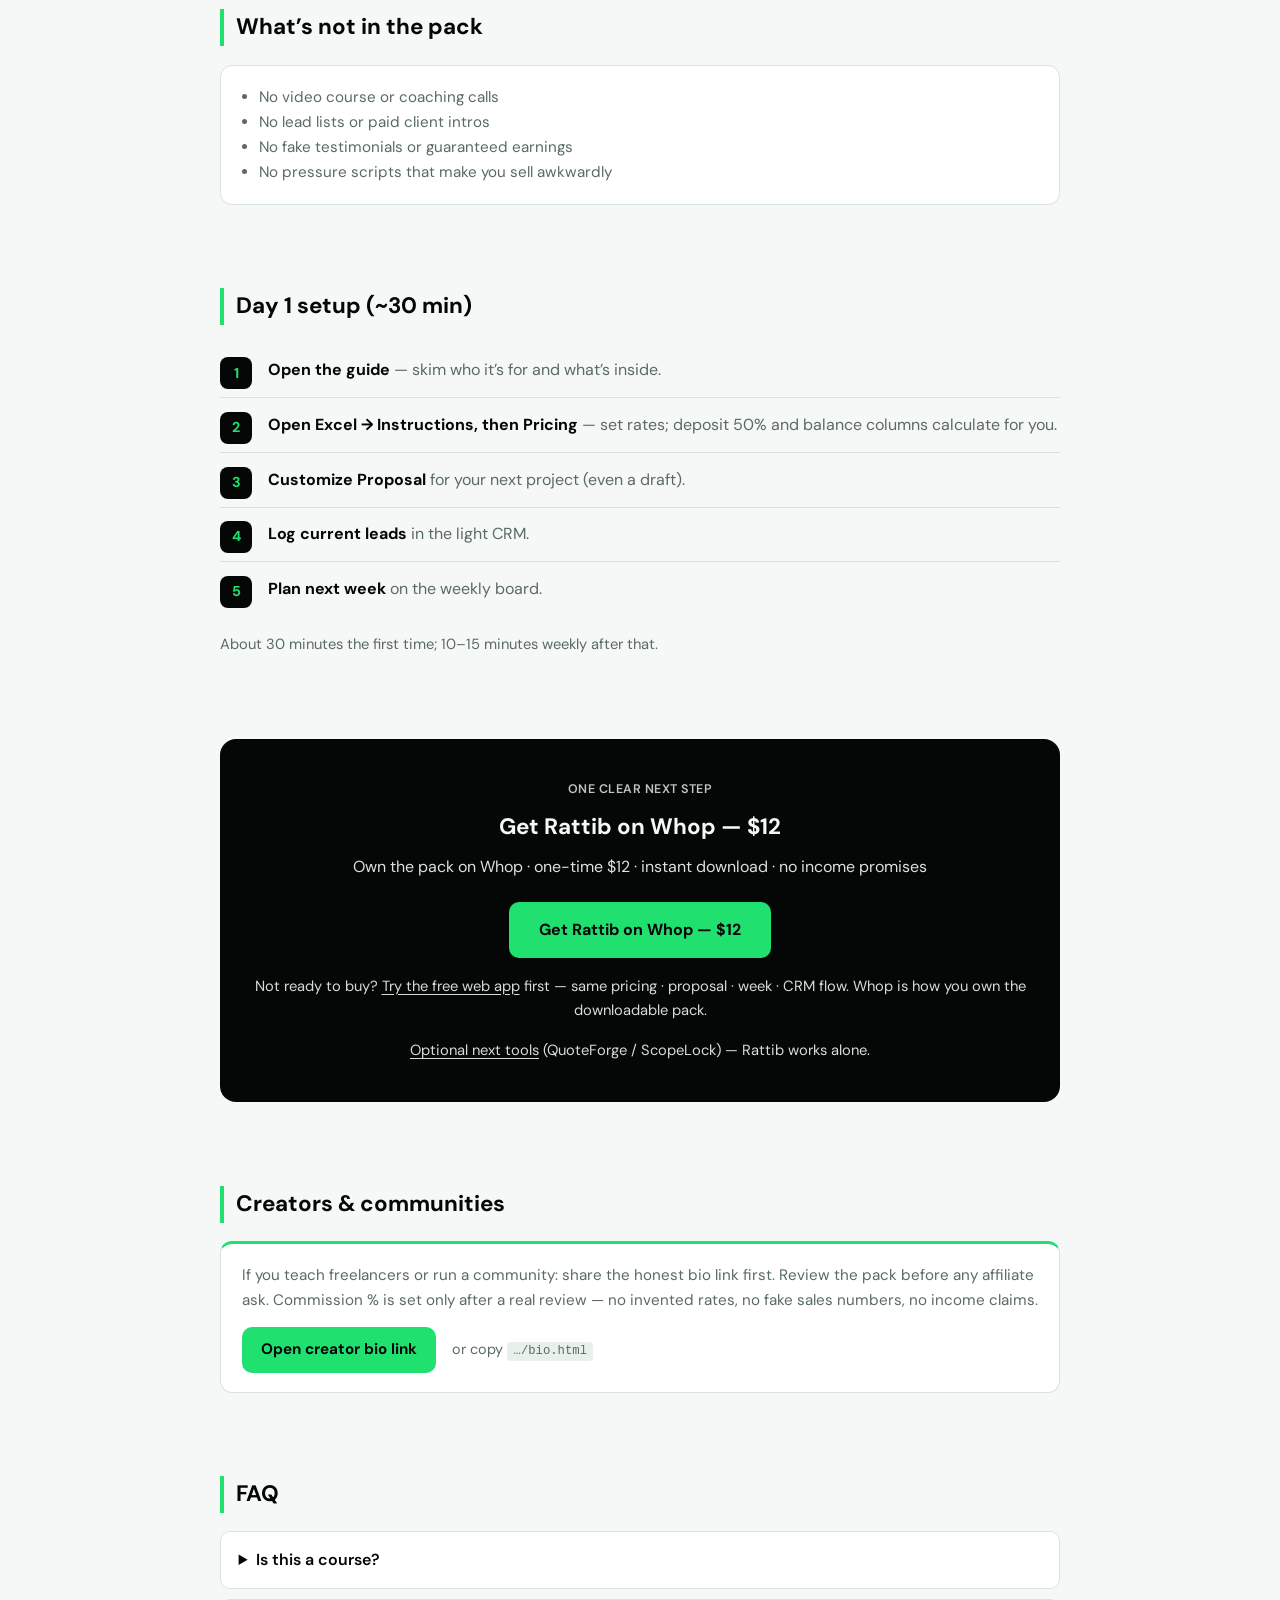
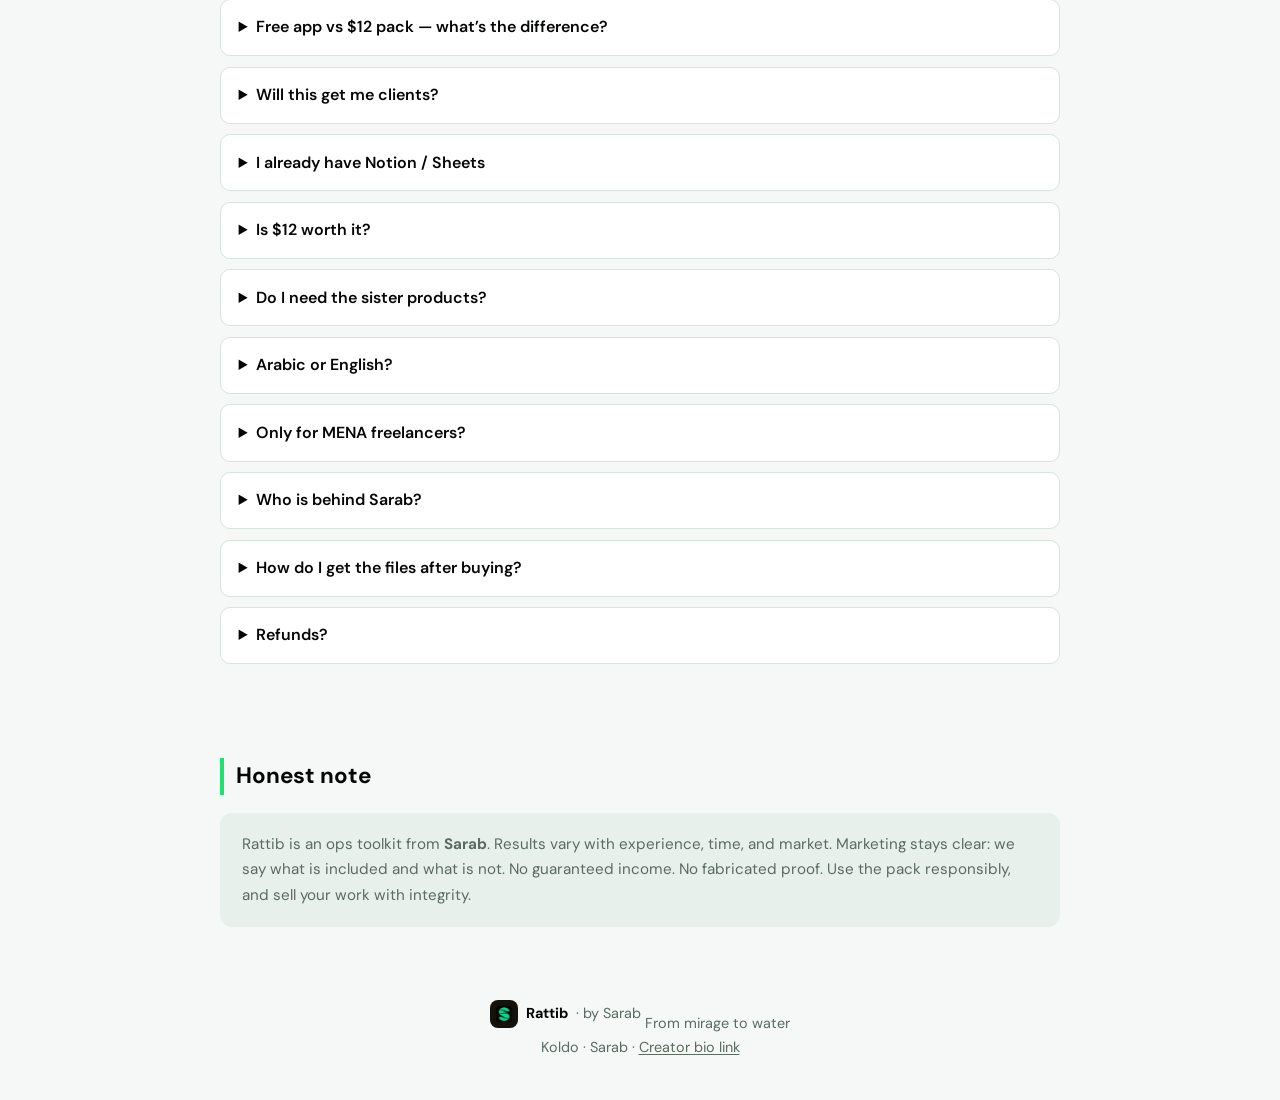
==== commit a1a1ff45: "fix(landing): hero Free preview hit area 2.75rem Match sticky Free preview / bio link-quiet (≥44px) " ====
--- a/index.html
+++ b/index.html
@@ -234,7 +234,7 @@
     align-items: center;
     justify-content: center;
     margin-top: 0.85rem;
-    min-height: 2.5rem;
+    min-height: 2.75rem;
     padding: 0.35rem 0.7rem;
     font-size: 0.95rem;
     line-height: 1.35;
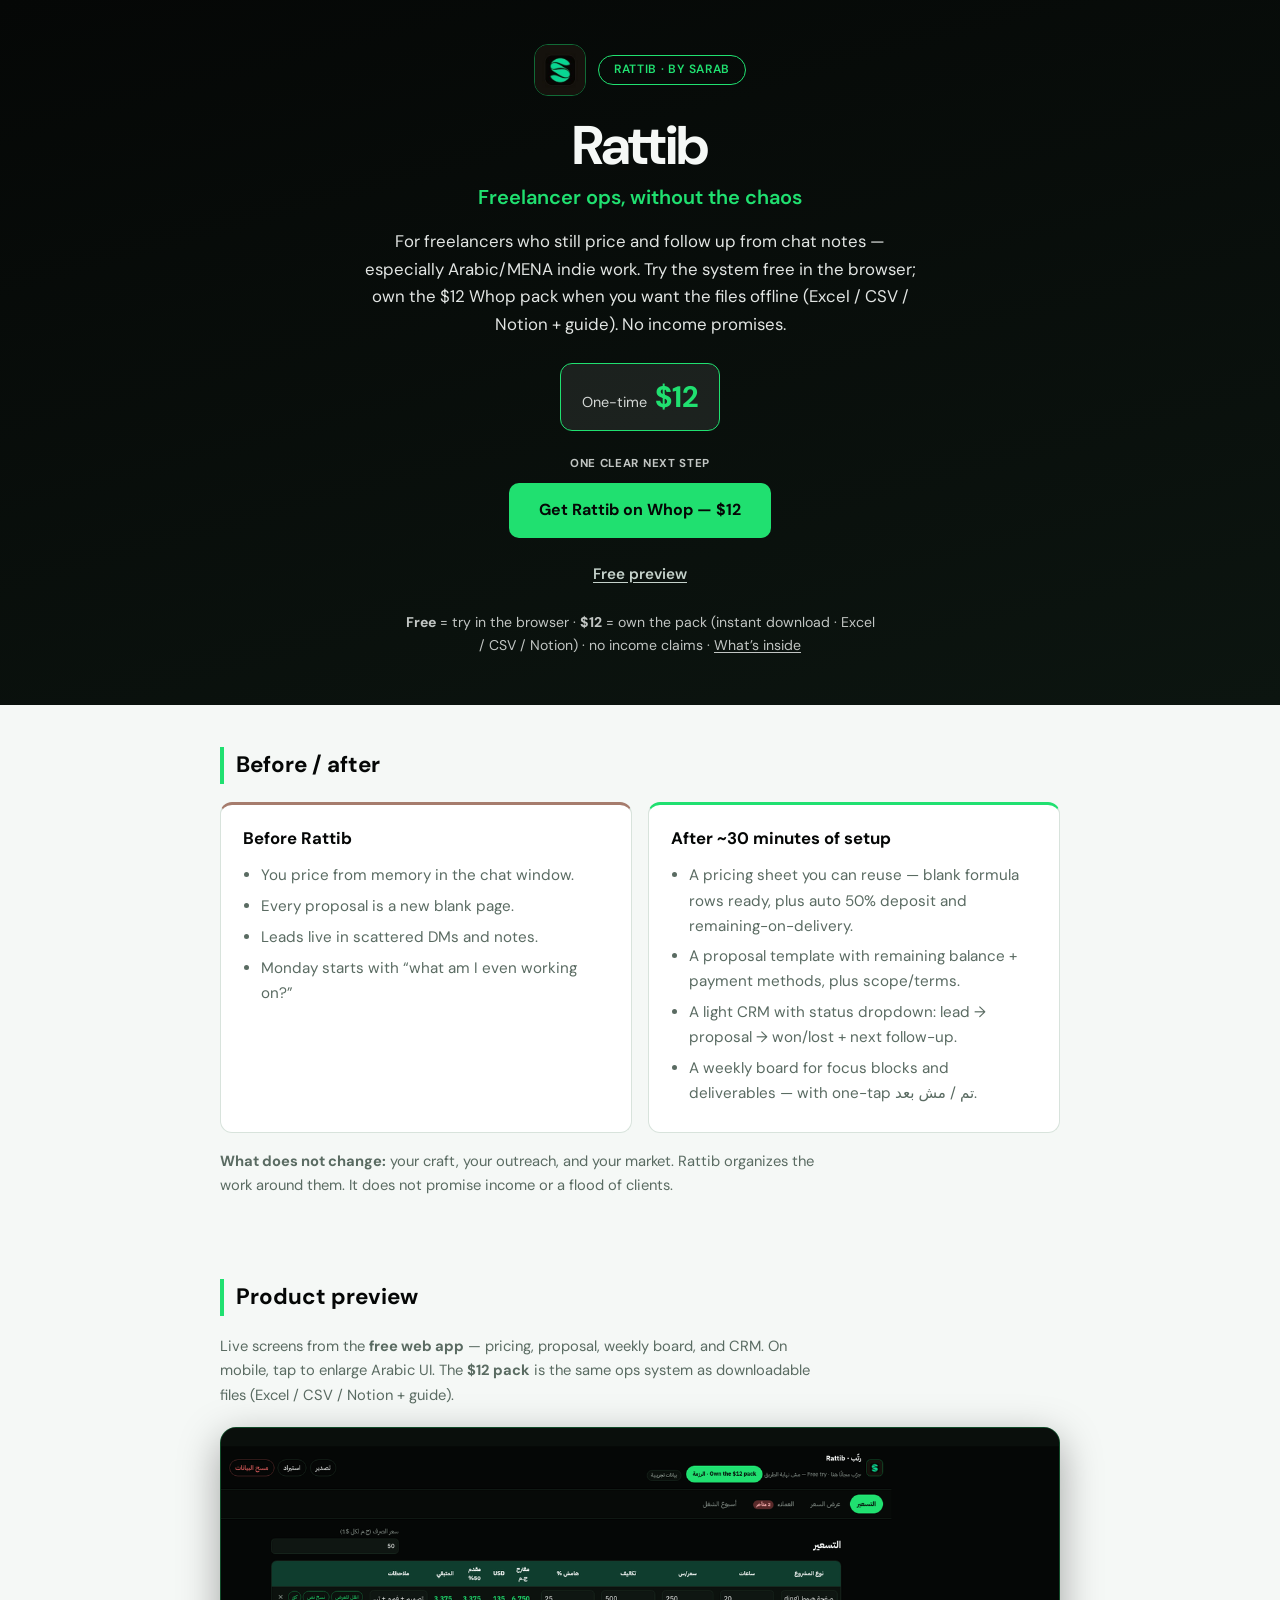
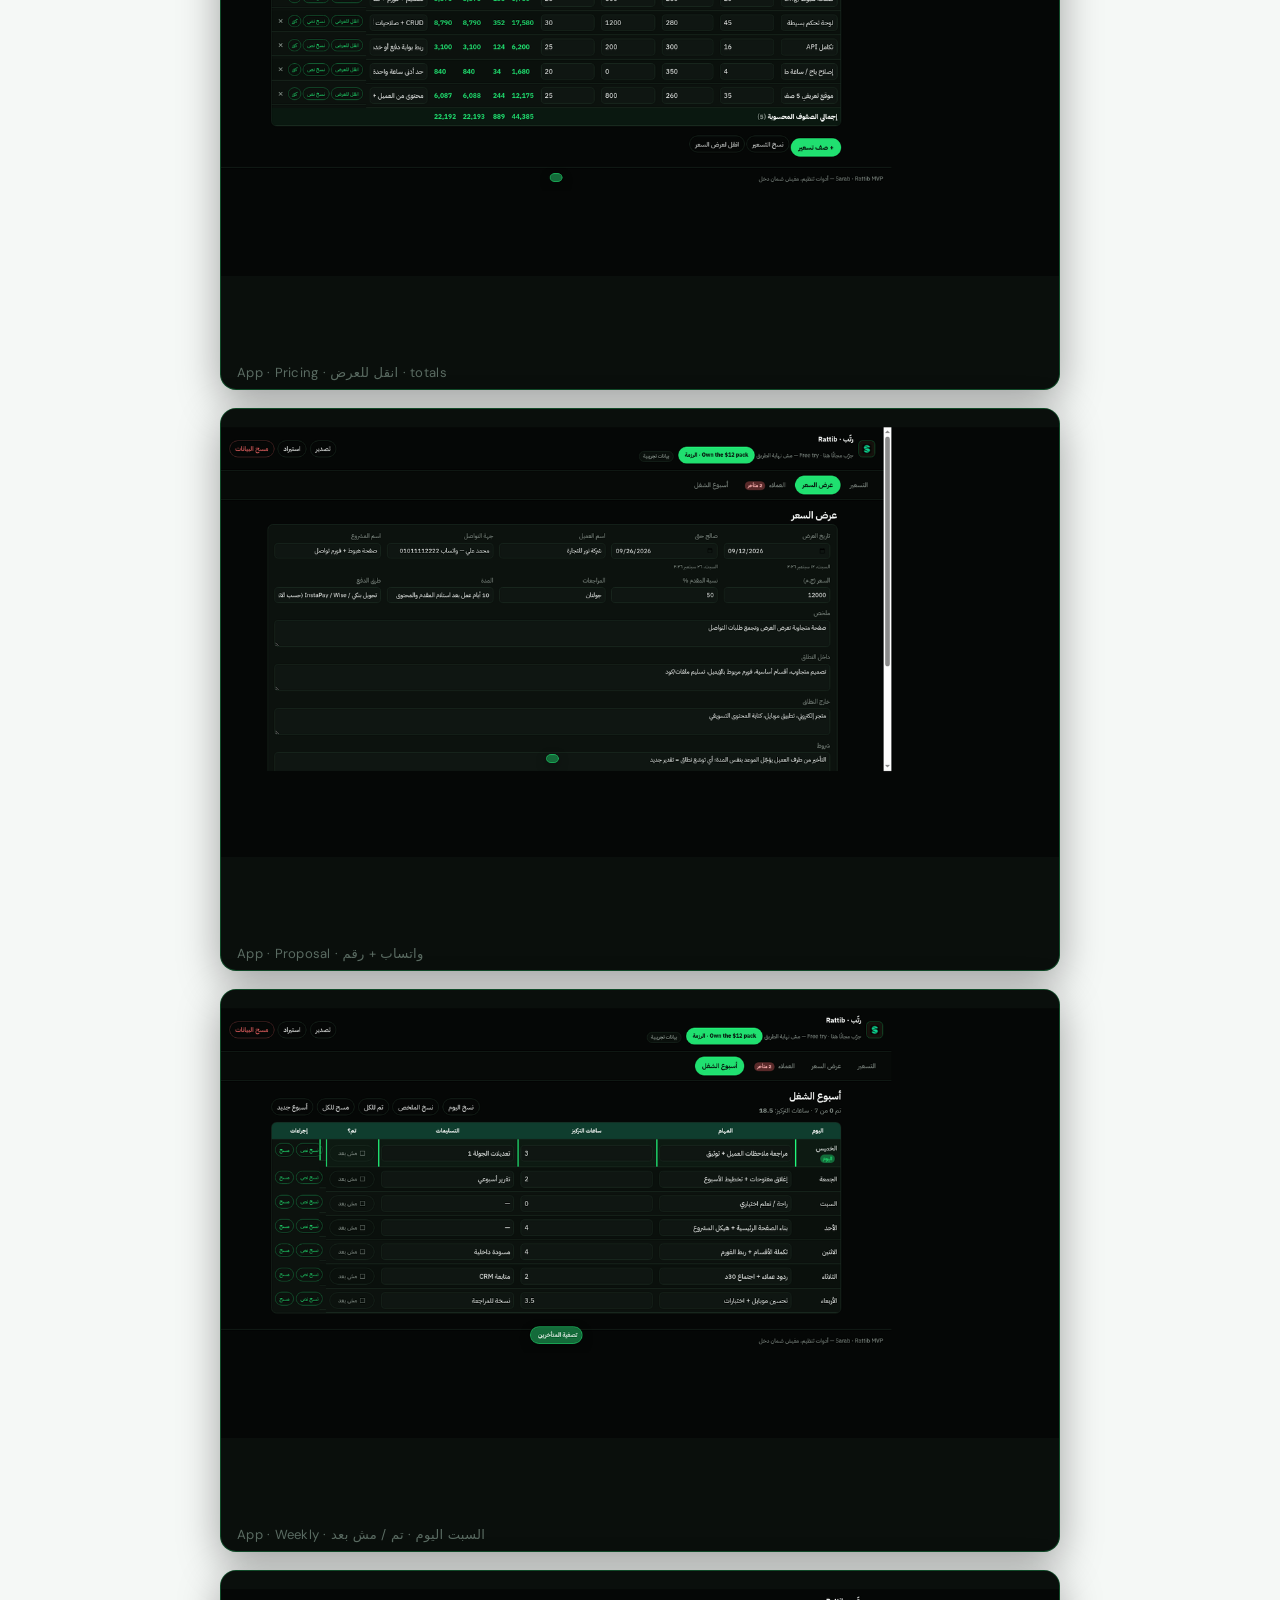
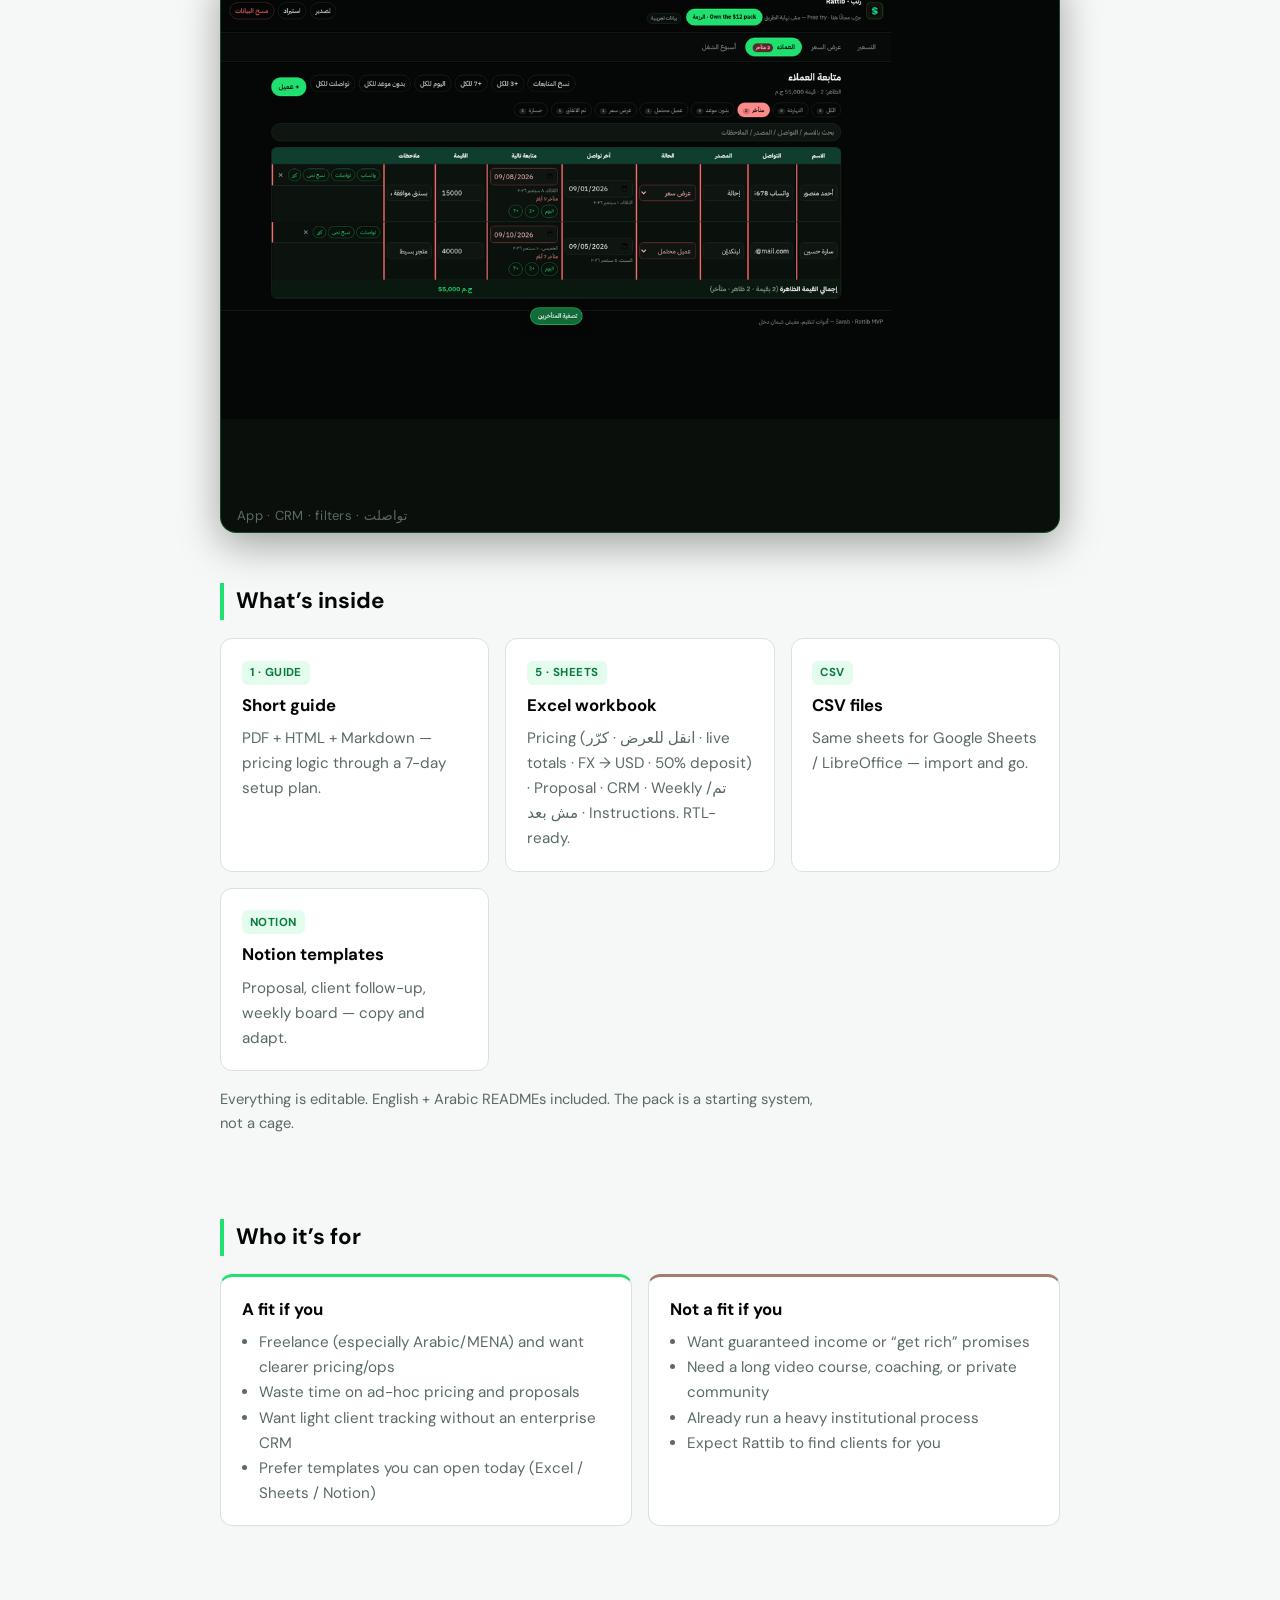
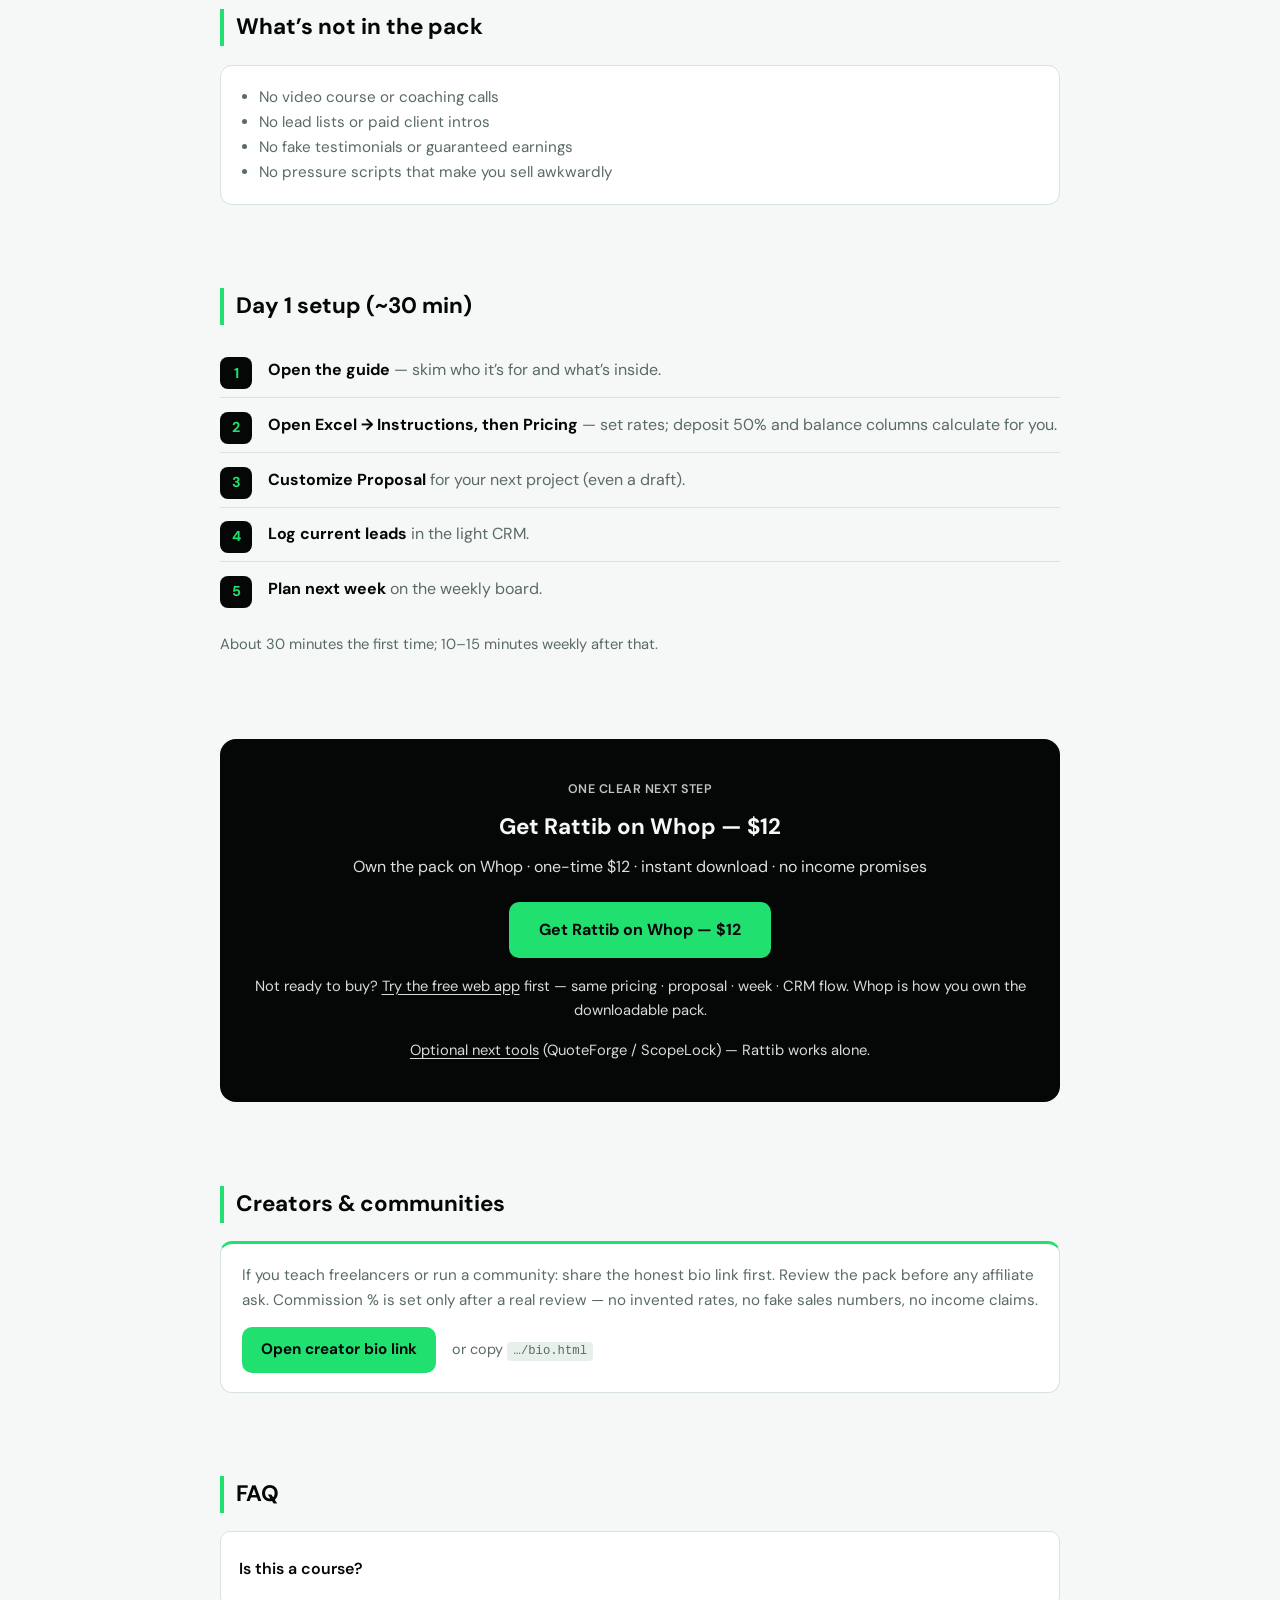
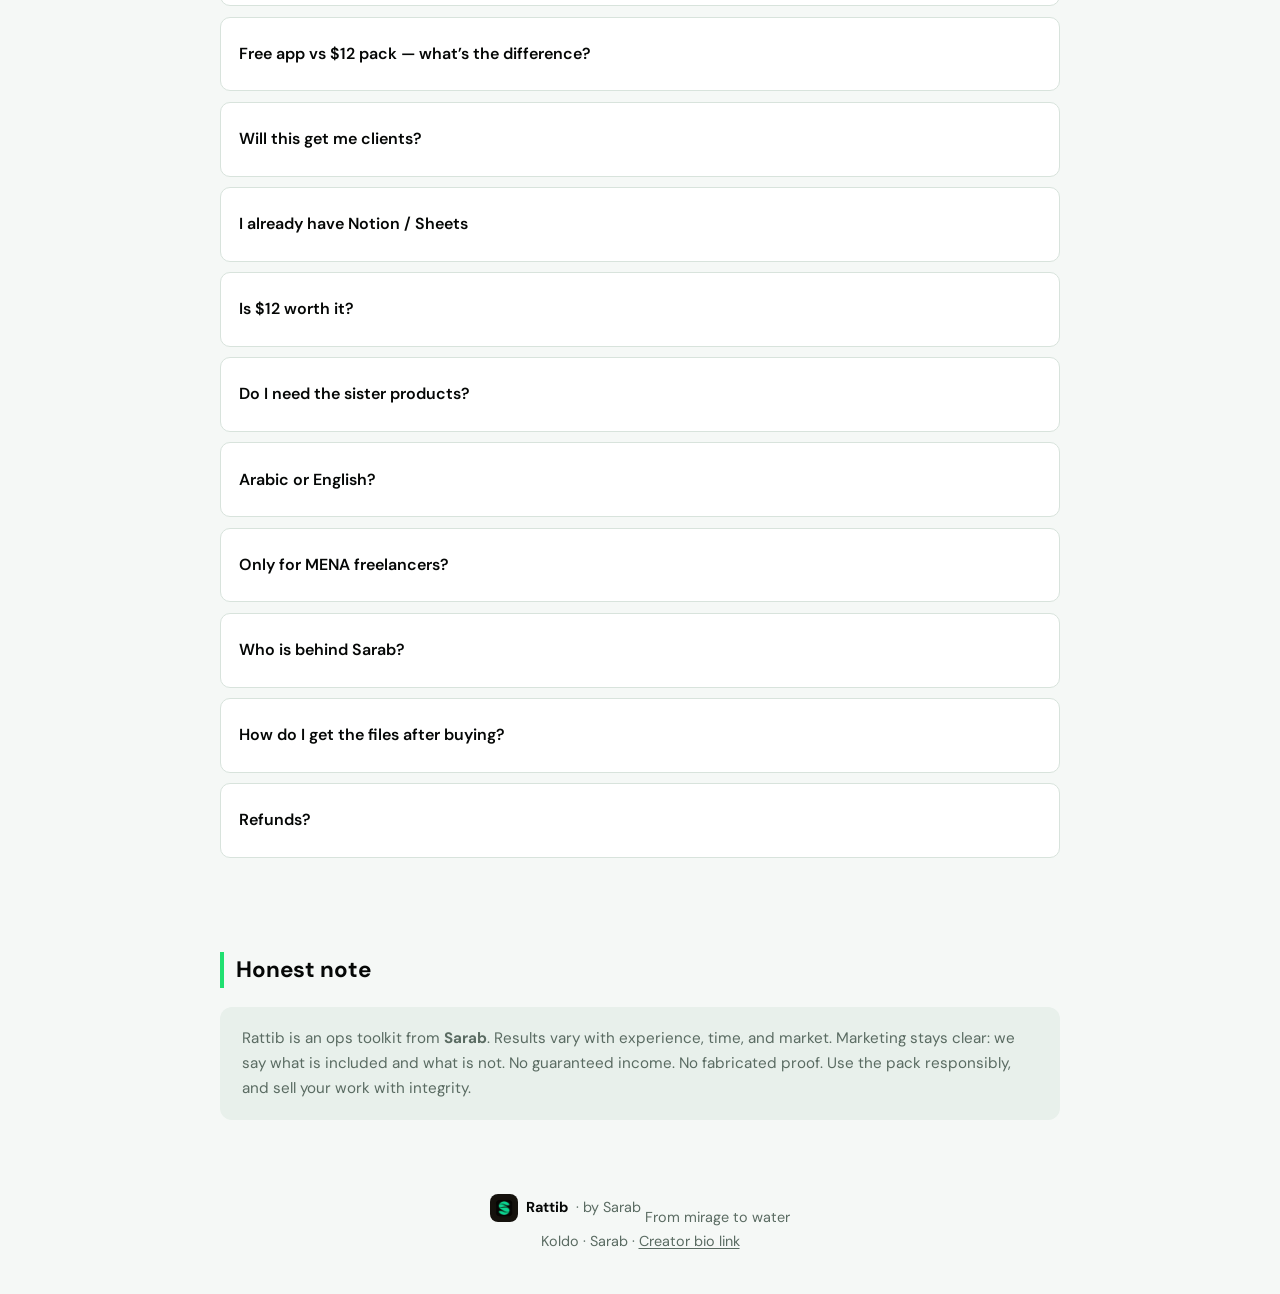
==== commit fef51400: "fix(landing): FAQ summary touch targets ≥44px Give details/summary accordion rows min-height 2.75rem" ====
--- a/index.html
+++ b/index.html
@@ -63,8 +63,13 @@
   }
   .sticky-cta .price { color: var(--oasis); font-weight: 700; font-size: 1.1rem; }
   .sticky-cta .btn {
+    display: inline-flex;
+    align-items: center;
+    justify-content: center;
+    min-height: 2.75rem;
     padding: 0.65rem 1.35rem;
     font-size: 0.95rem;
+    box-sizing: border-box;
   }
 
   .sticky-cta-actions {
@@ -403,7 +408,15 @@
     padding: 0.9rem 1.1rem;
     margin-bottom: 0.65rem;
   }
-  summary { cursor: pointer; font-weight: 600; color: var(--night); }
+  summary {
+    cursor: pointer;
+    font-weight: 600;
+    color: var(--night);
+    min-height: 2.75rem;
+    display: flex;
+    align-items: center;
+    box-sizing: border-box;
+  }
   details p { margin-top: 0.5rem; color: var(--muted); }
 
   .disclaimer {
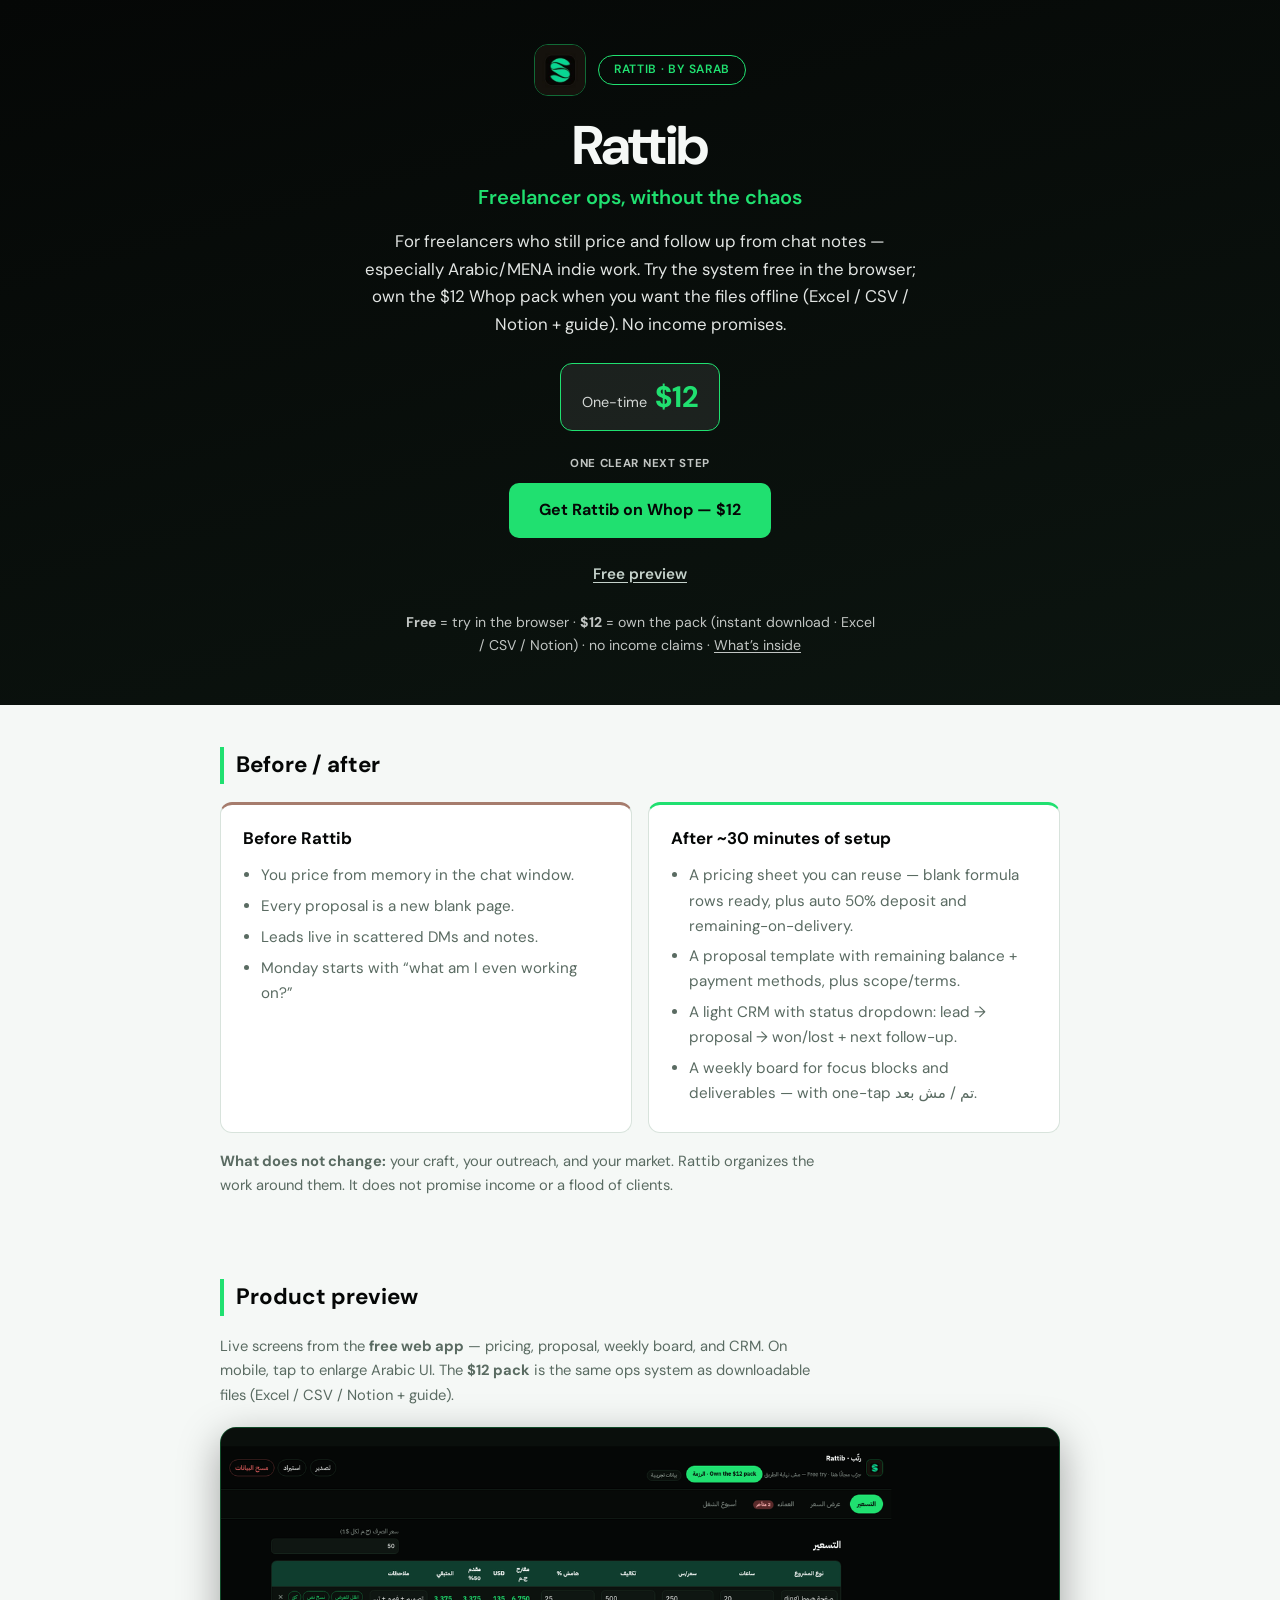
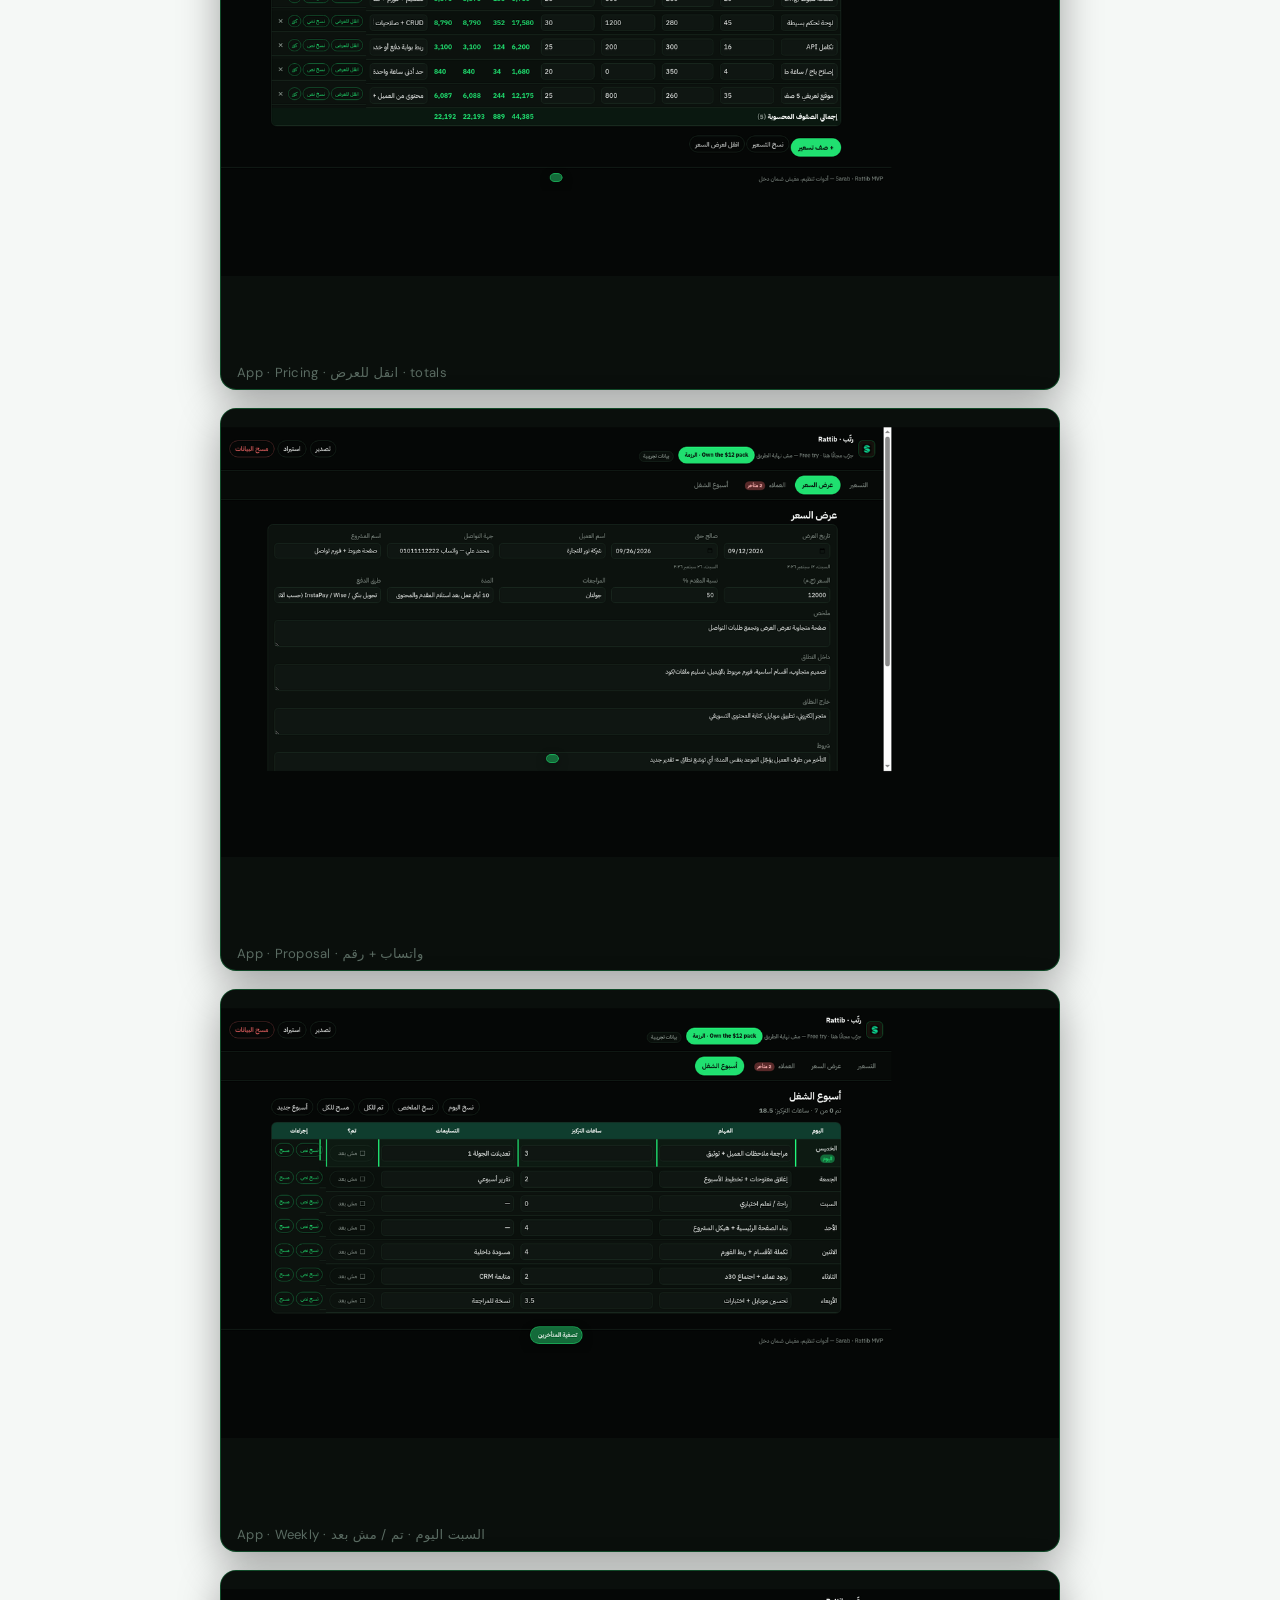
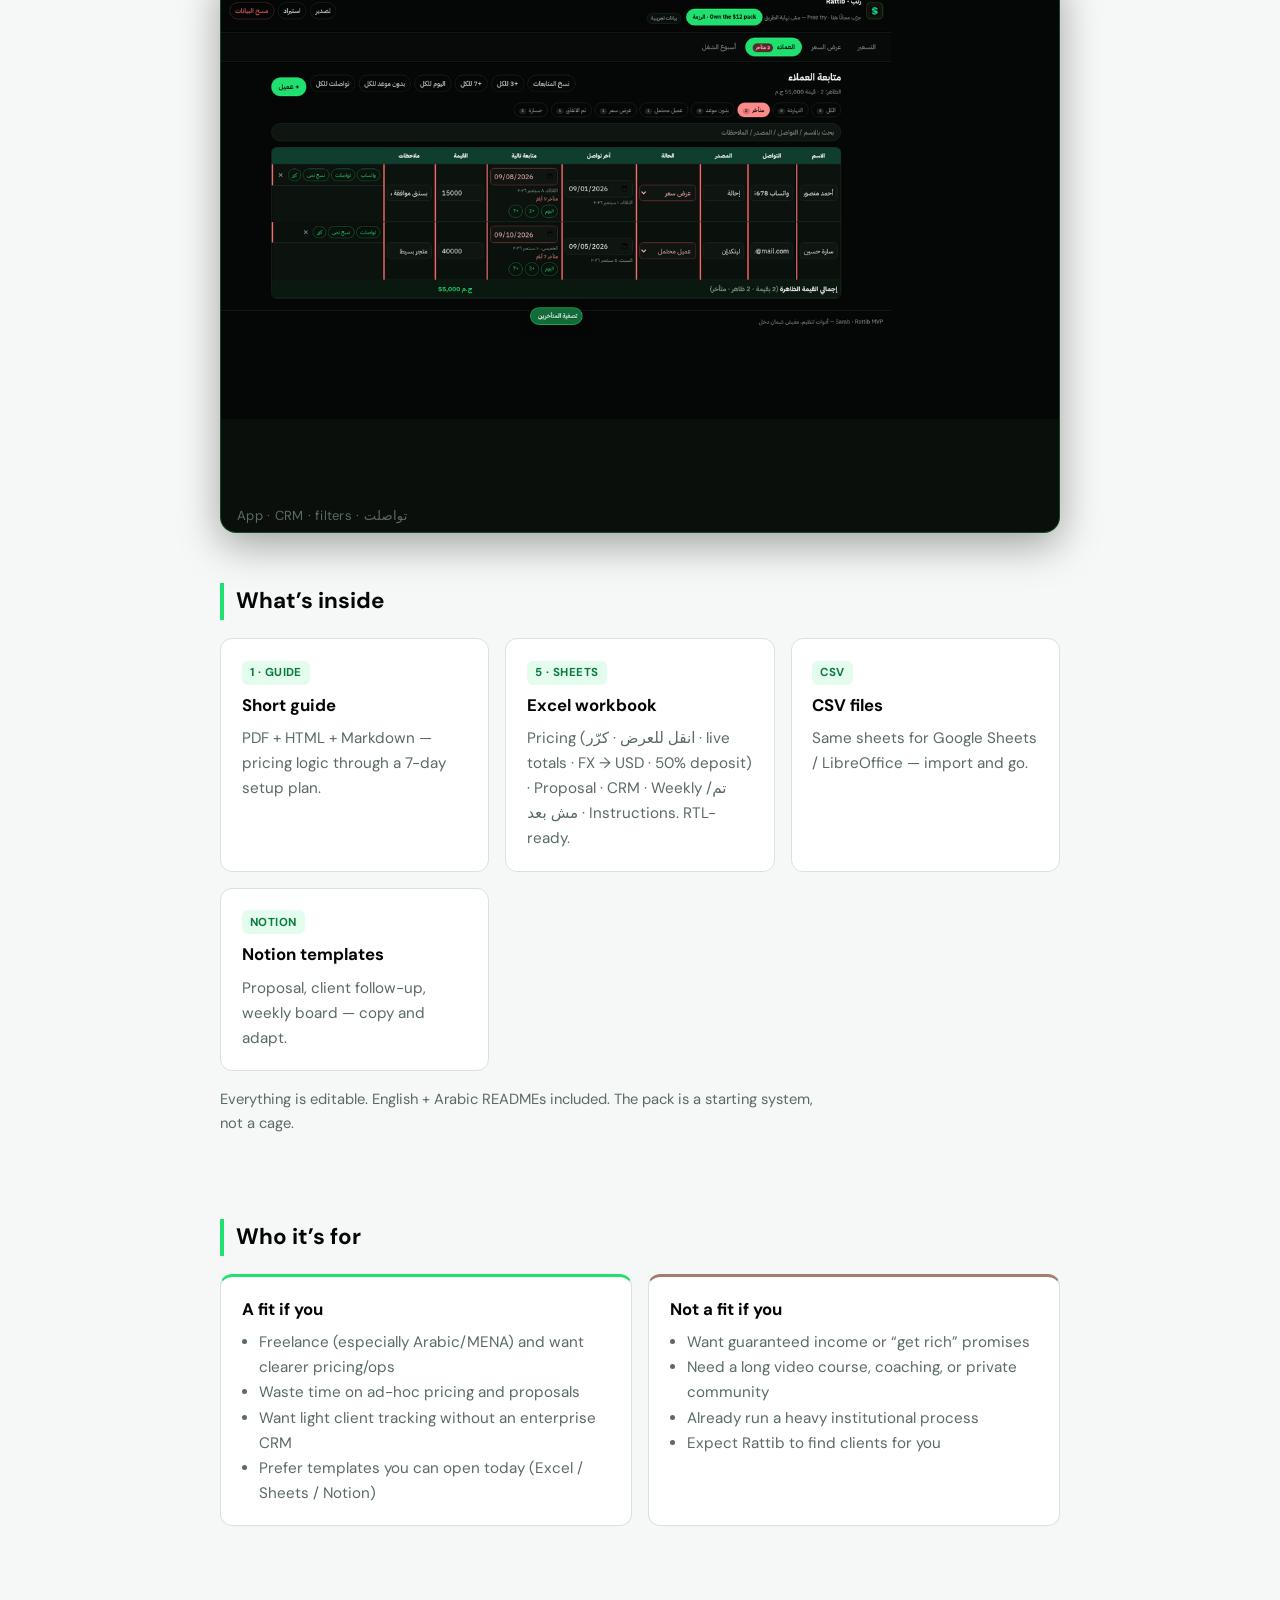
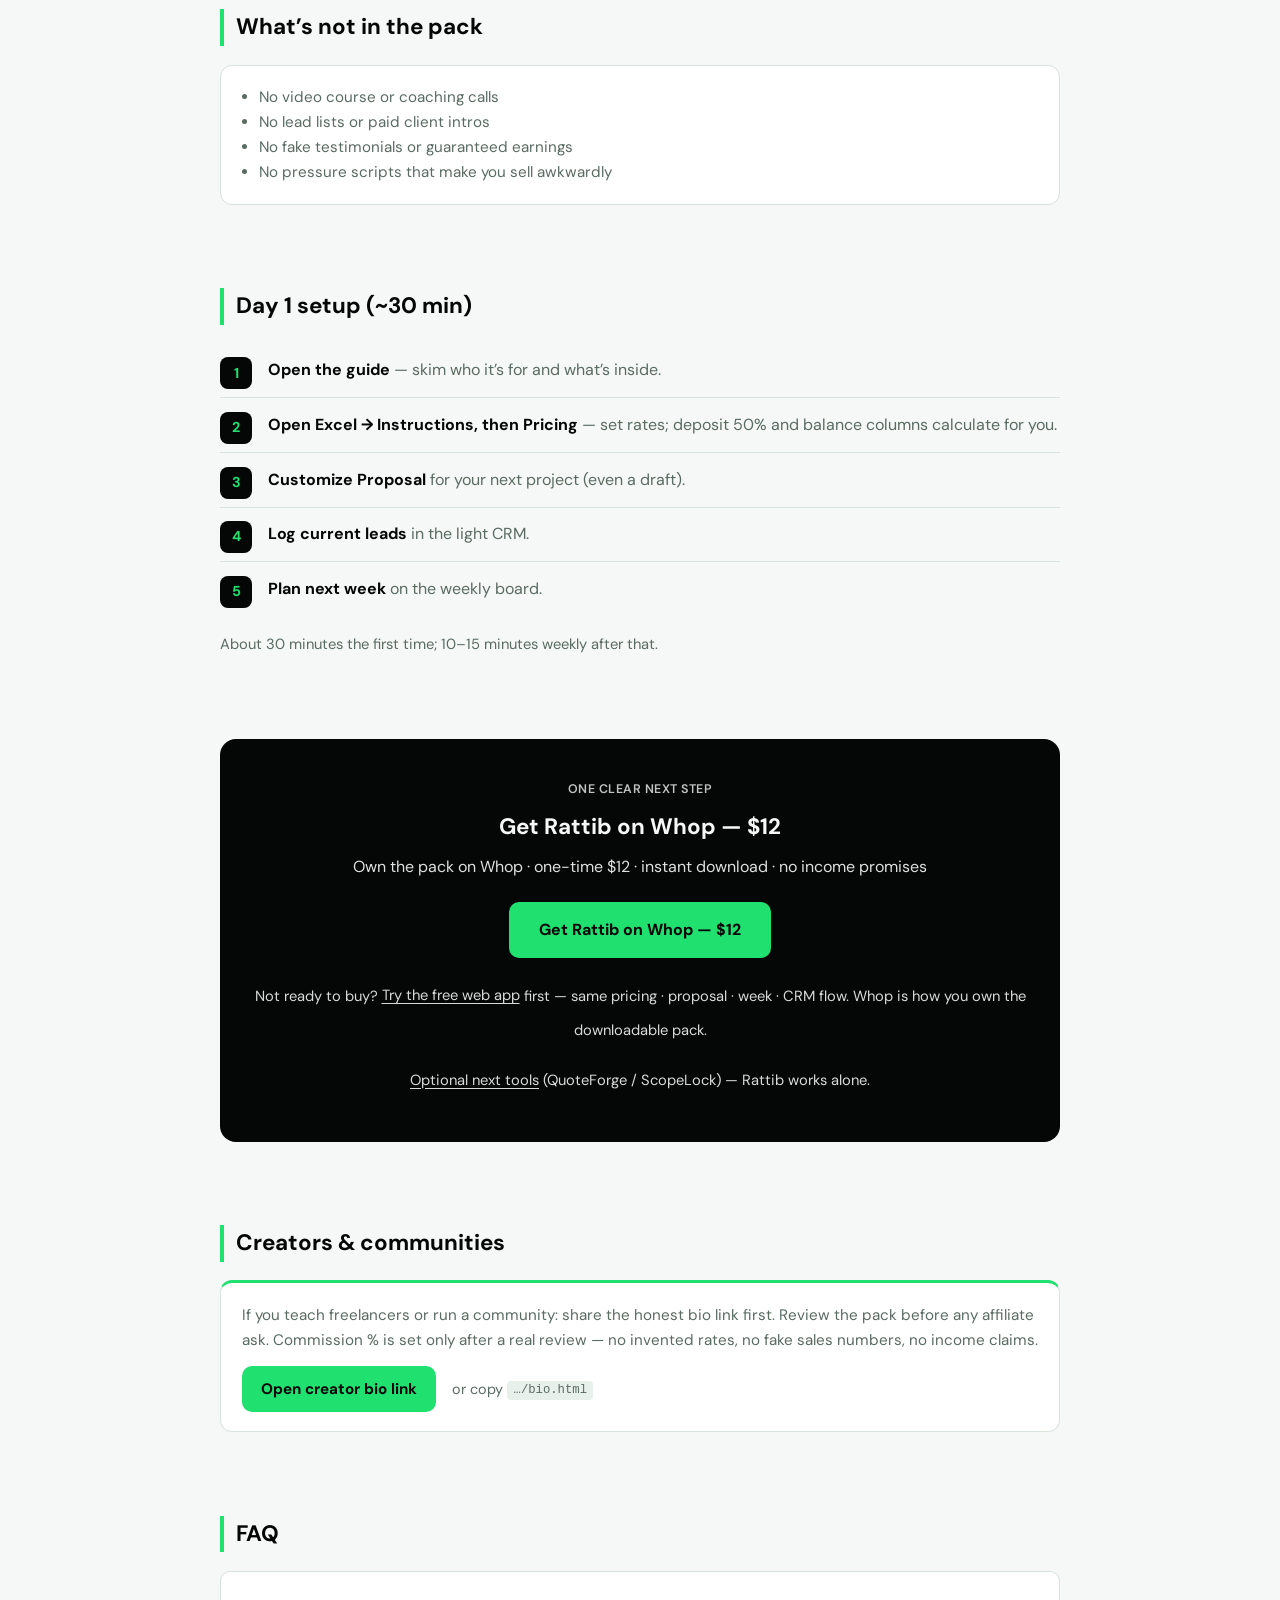
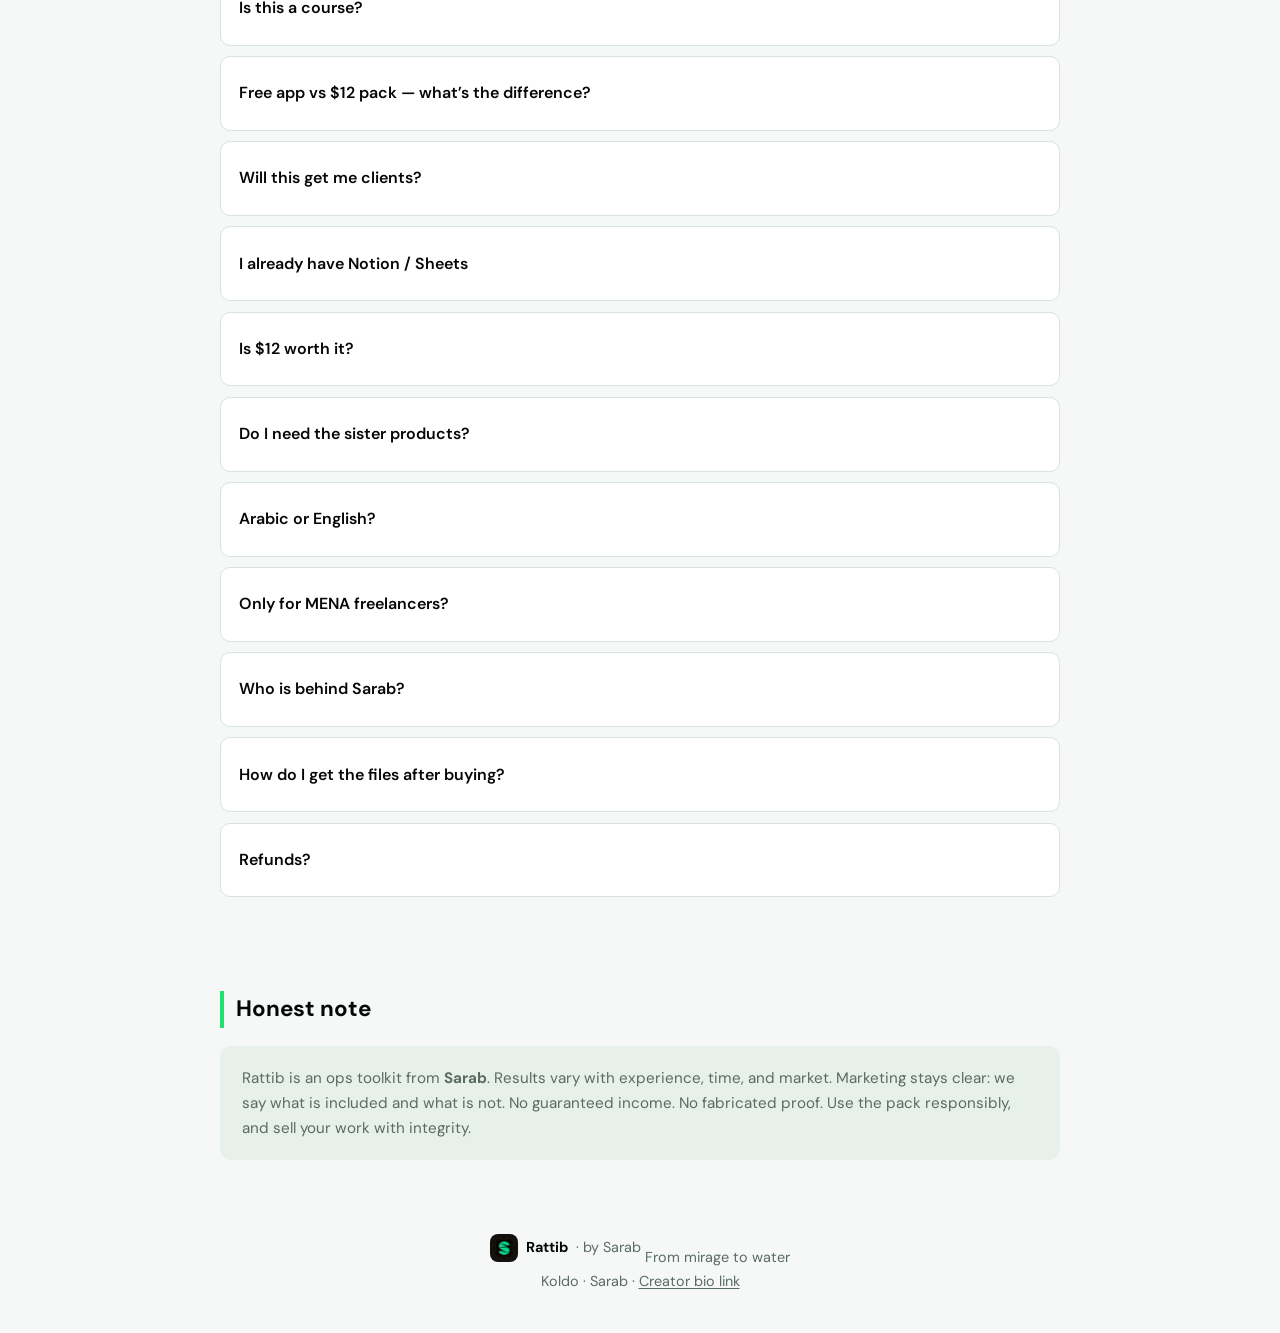
==== commit 6c86d965: "fix(landing): cta-band quiet links ≥44px touch Match sticky/hero Free preview min-height on Try the " ====
--- a/index.html
+++ b/index.html
@@ -399,6 +399,10 @@
     color: inherit;
     text-decoration: underline;
     text-underline-offset: 3px;
+    display: inline-flex;
+    align-items: center;
+    min-height: 2.75rem;
+    box-sizing: border-box;
   }
 
   details {
@@ -755,7 +759,7 @@
     <h2>Creators &amp; communities</h2>
     <div class="card" style="border-top:3px solid var(--oasis)">
       <p style="color:var(--muted);margin-bottom:0.85rem">If you teach freelancers or run a community: share the honest bio link first. Review the pack before any affiliate ask. Commission % is set only after a real review — no invented rates, no fake sales numbers, no income claims.</p>
-      <p style="margin:0"><a class="btn" style="padding:0.65rem 1.2rem;font-size:0.95rem" href="bio.html">Open creator bio link</a>
+      <p style="margin:0"><a class="btn" style="display:inline-flex;align-items:center;justify-content:center;min-height:2.75rem;padding:0.65rem 1.2rem;font-size:0.95rem;box-sizing:border-box" href="bio.html">Open creator bio link</a>
       <span style="display:inline-block;margin:0.65rem 0 0 0.75rem;color:var(--muted);font-size:0.9rem">or copy <code style="font-size:0.85em;background:#e8f0eb;padding:0.15rem 0.4rem;border-radius:4px">…/bio.html</code></span></p>
     </div>
   </div>
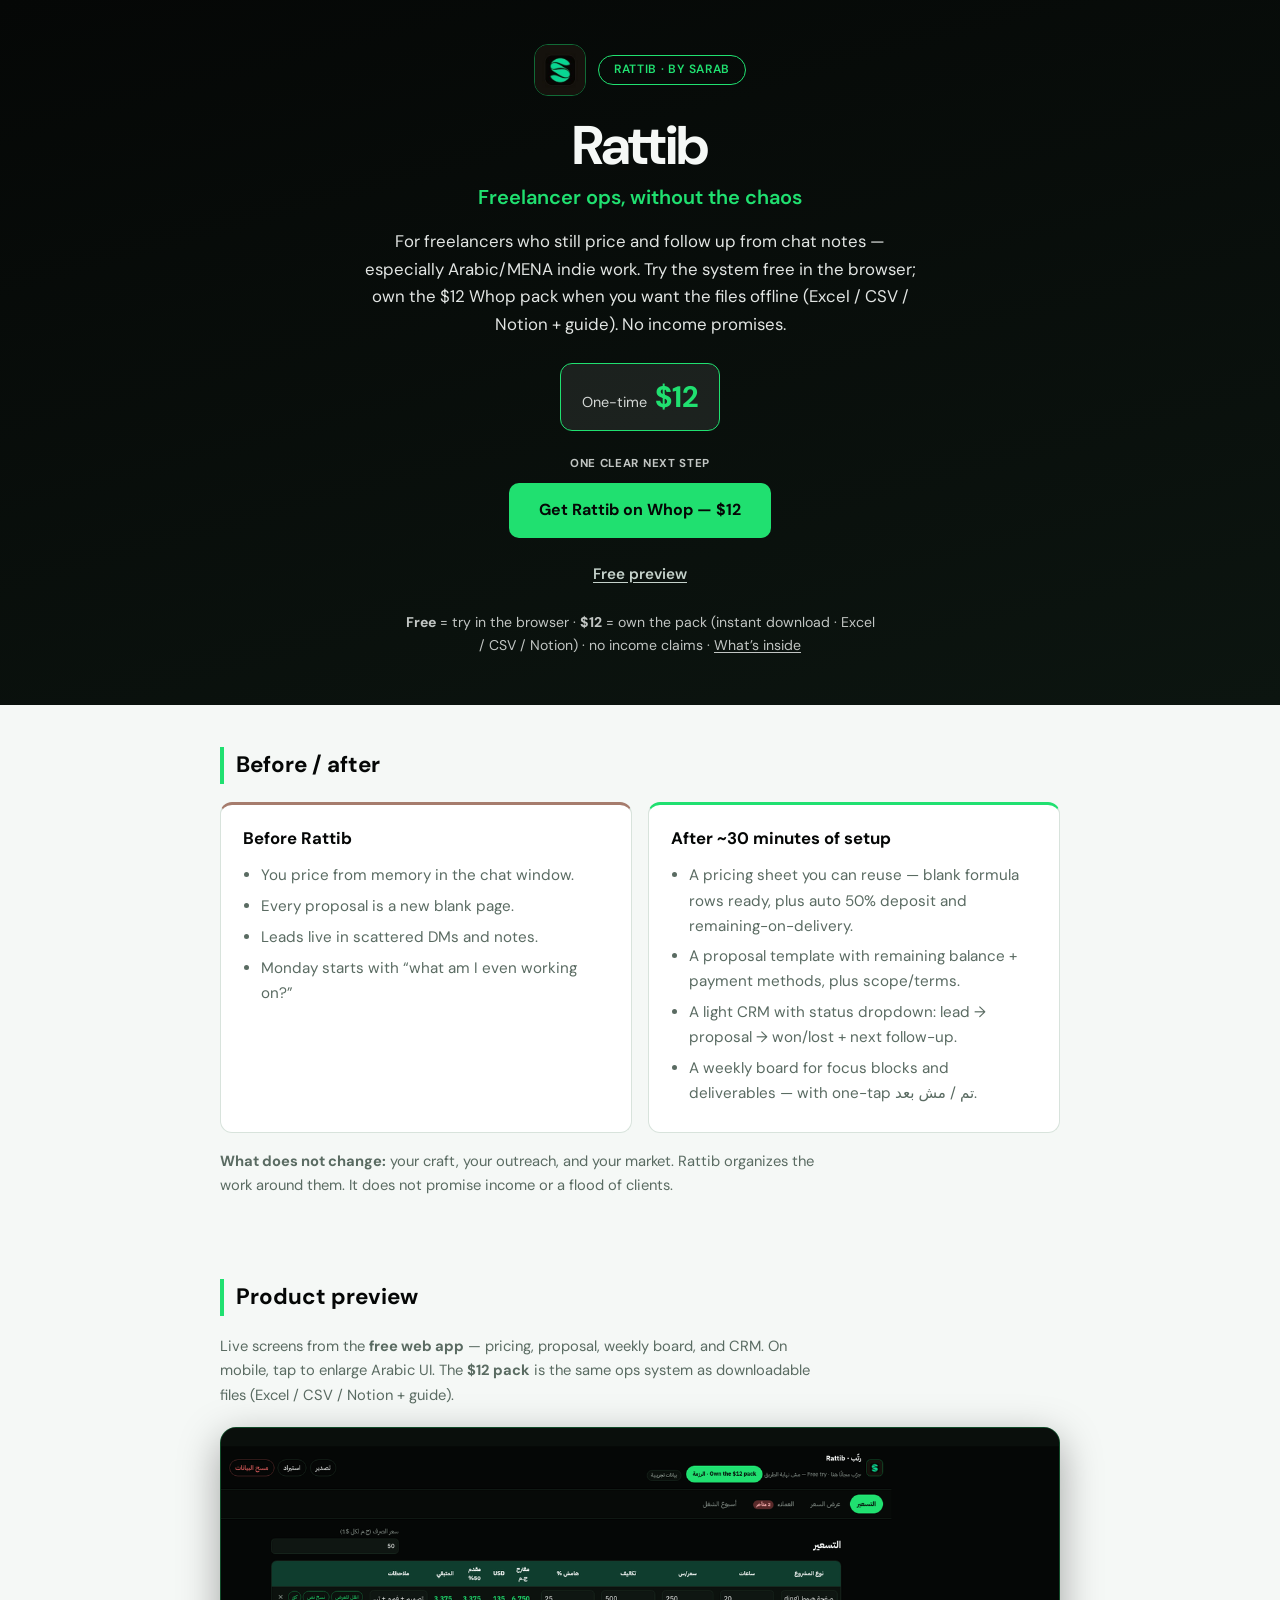
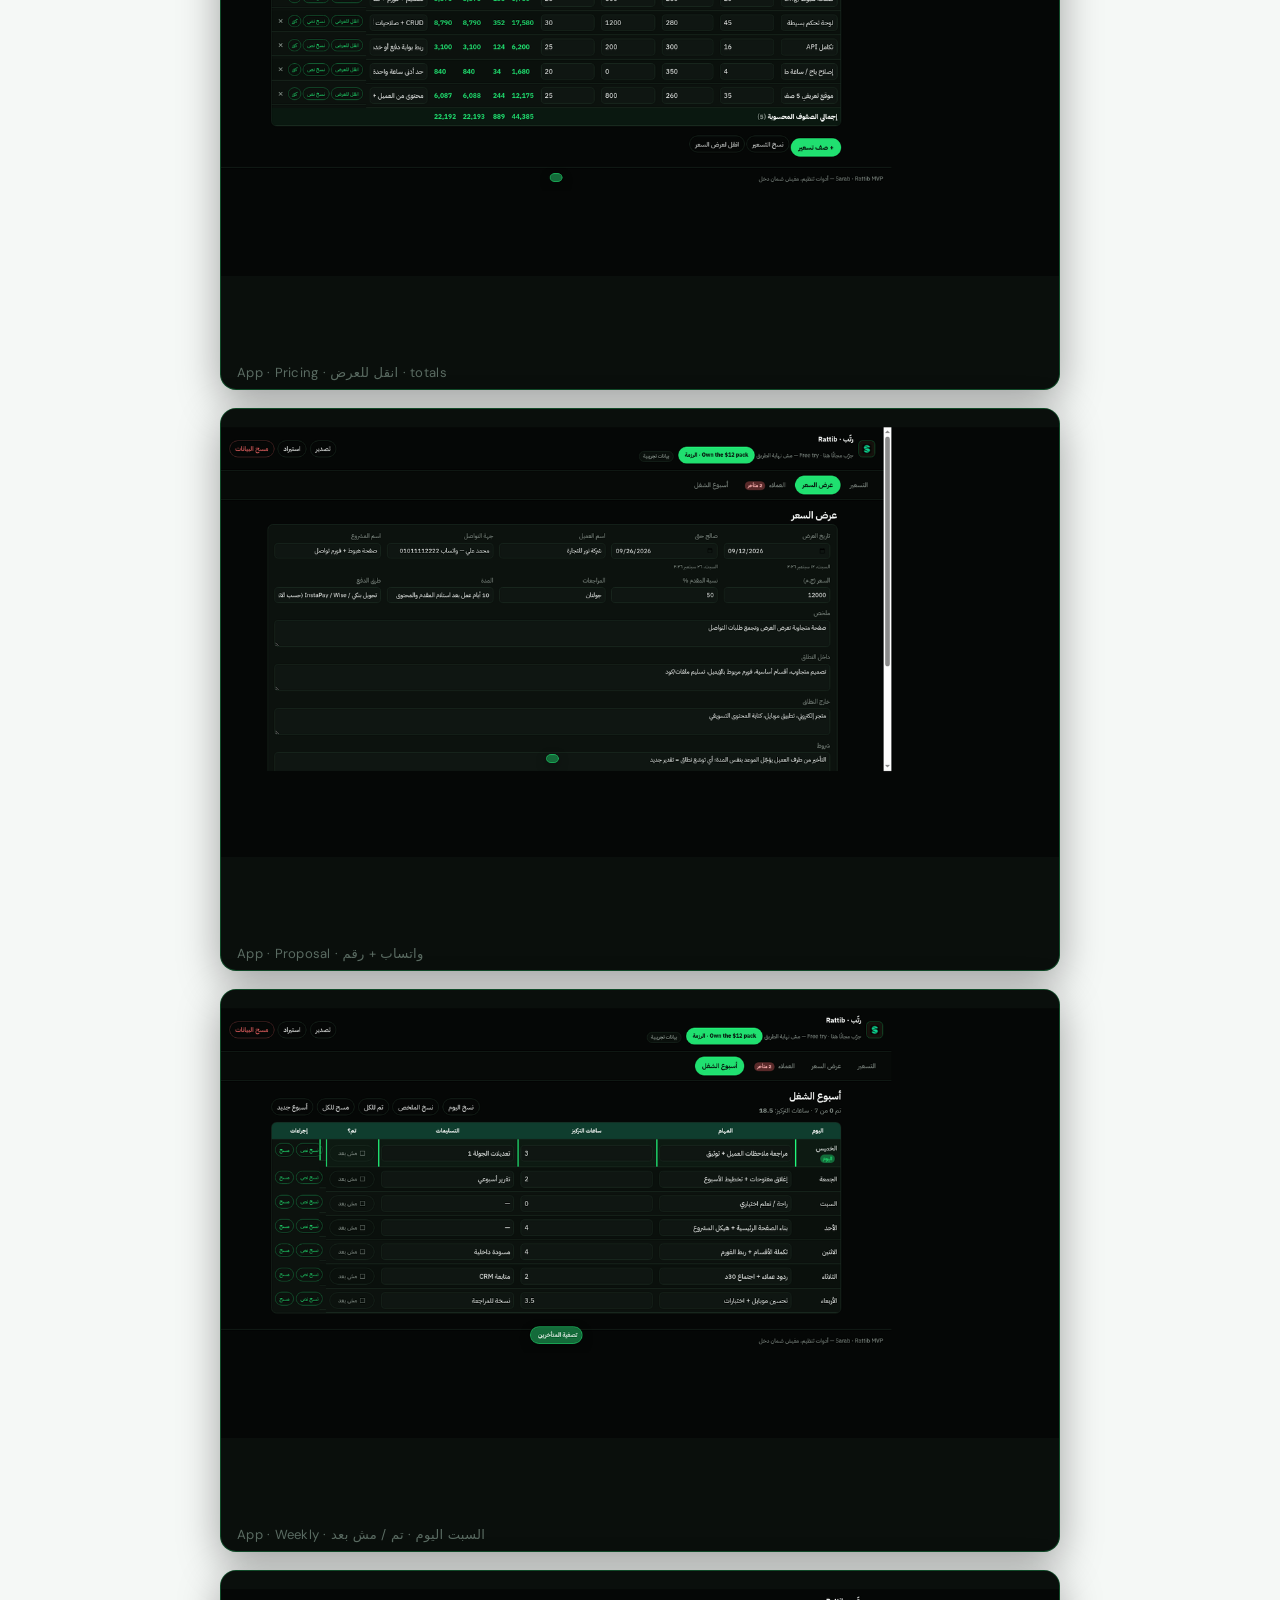
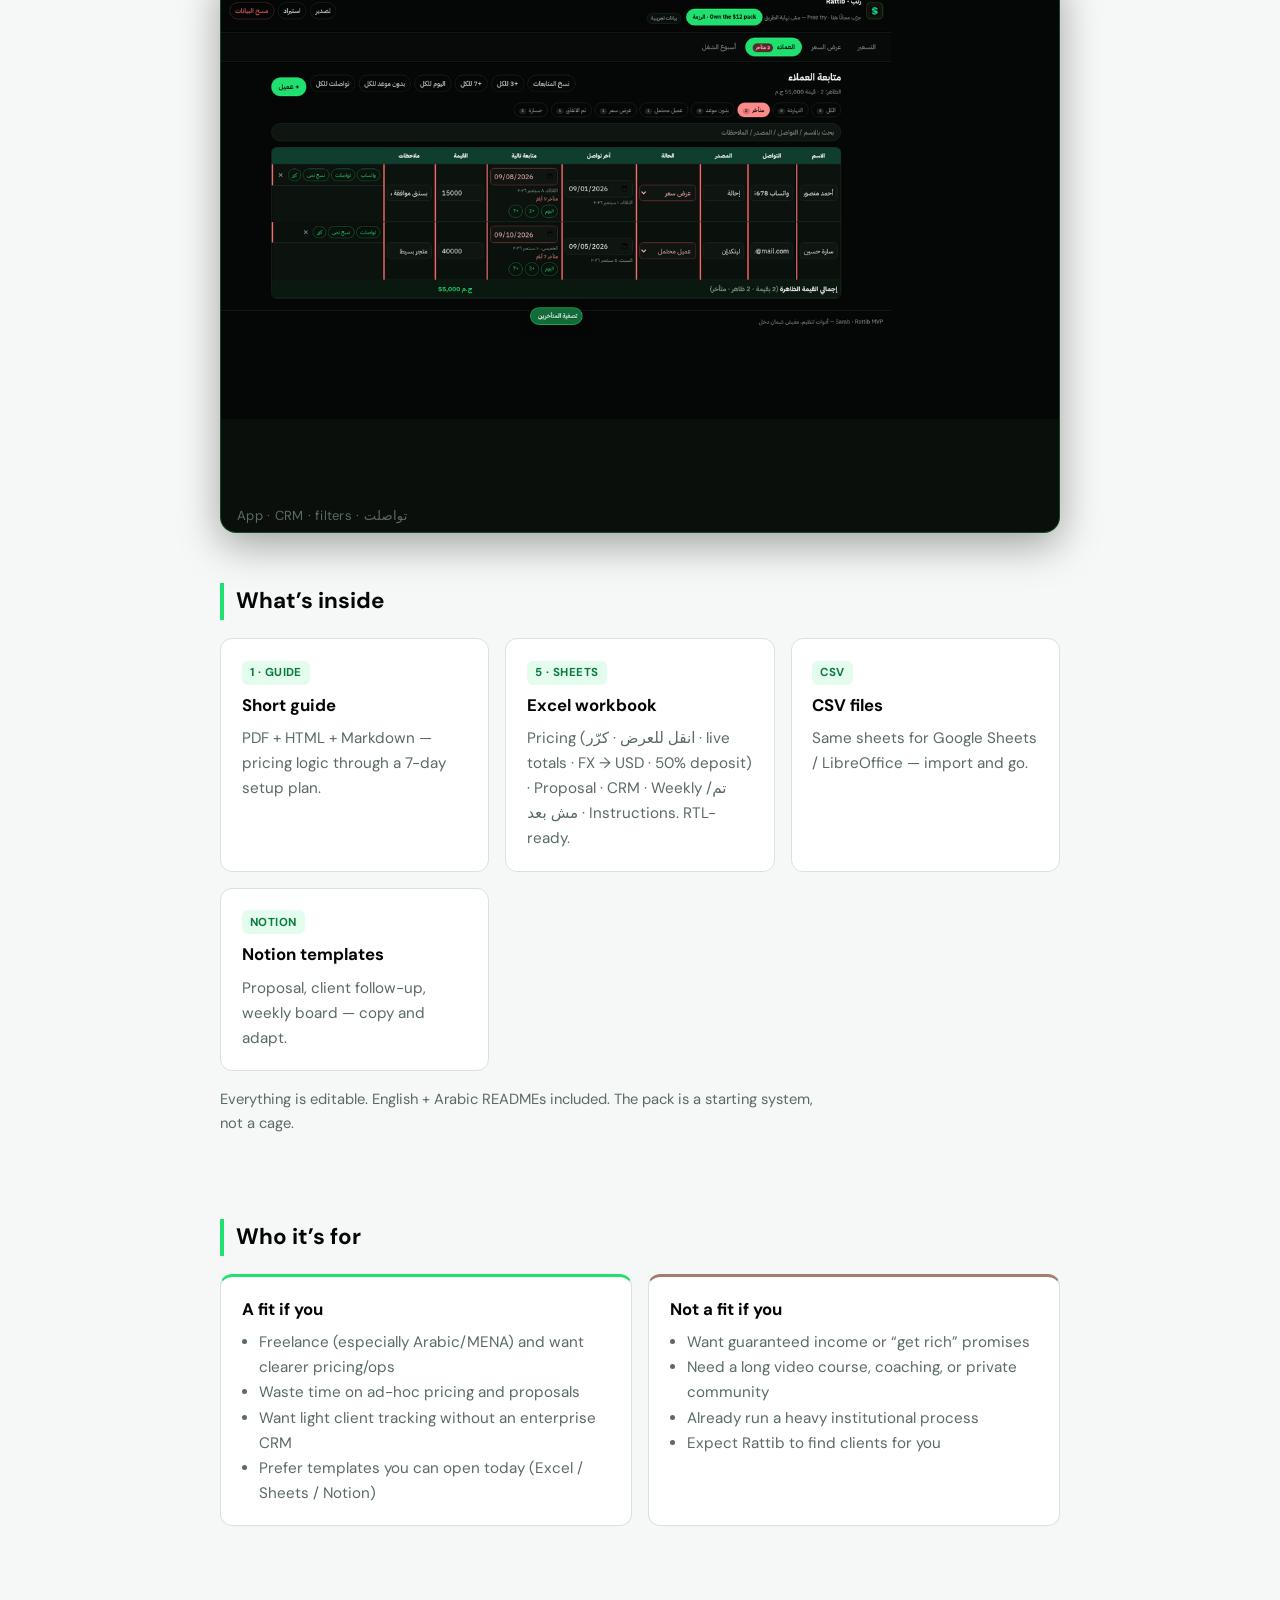
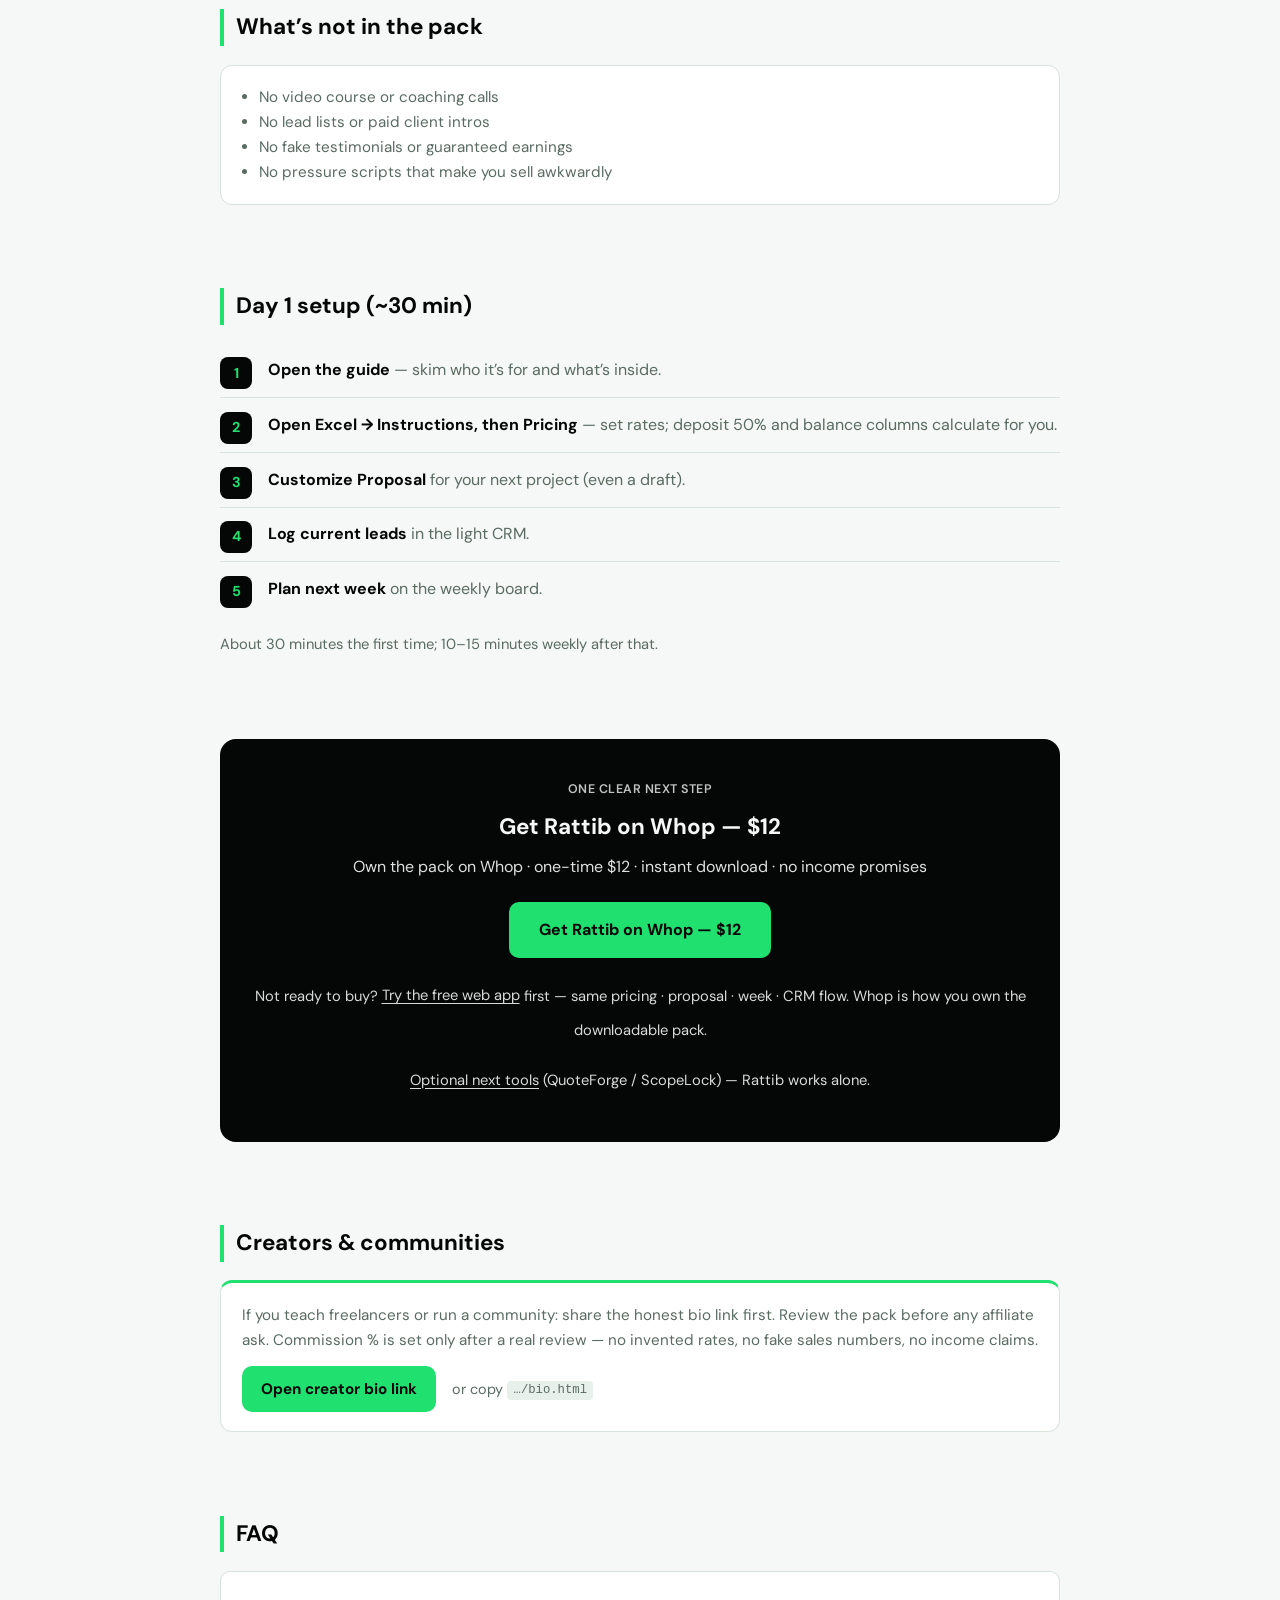
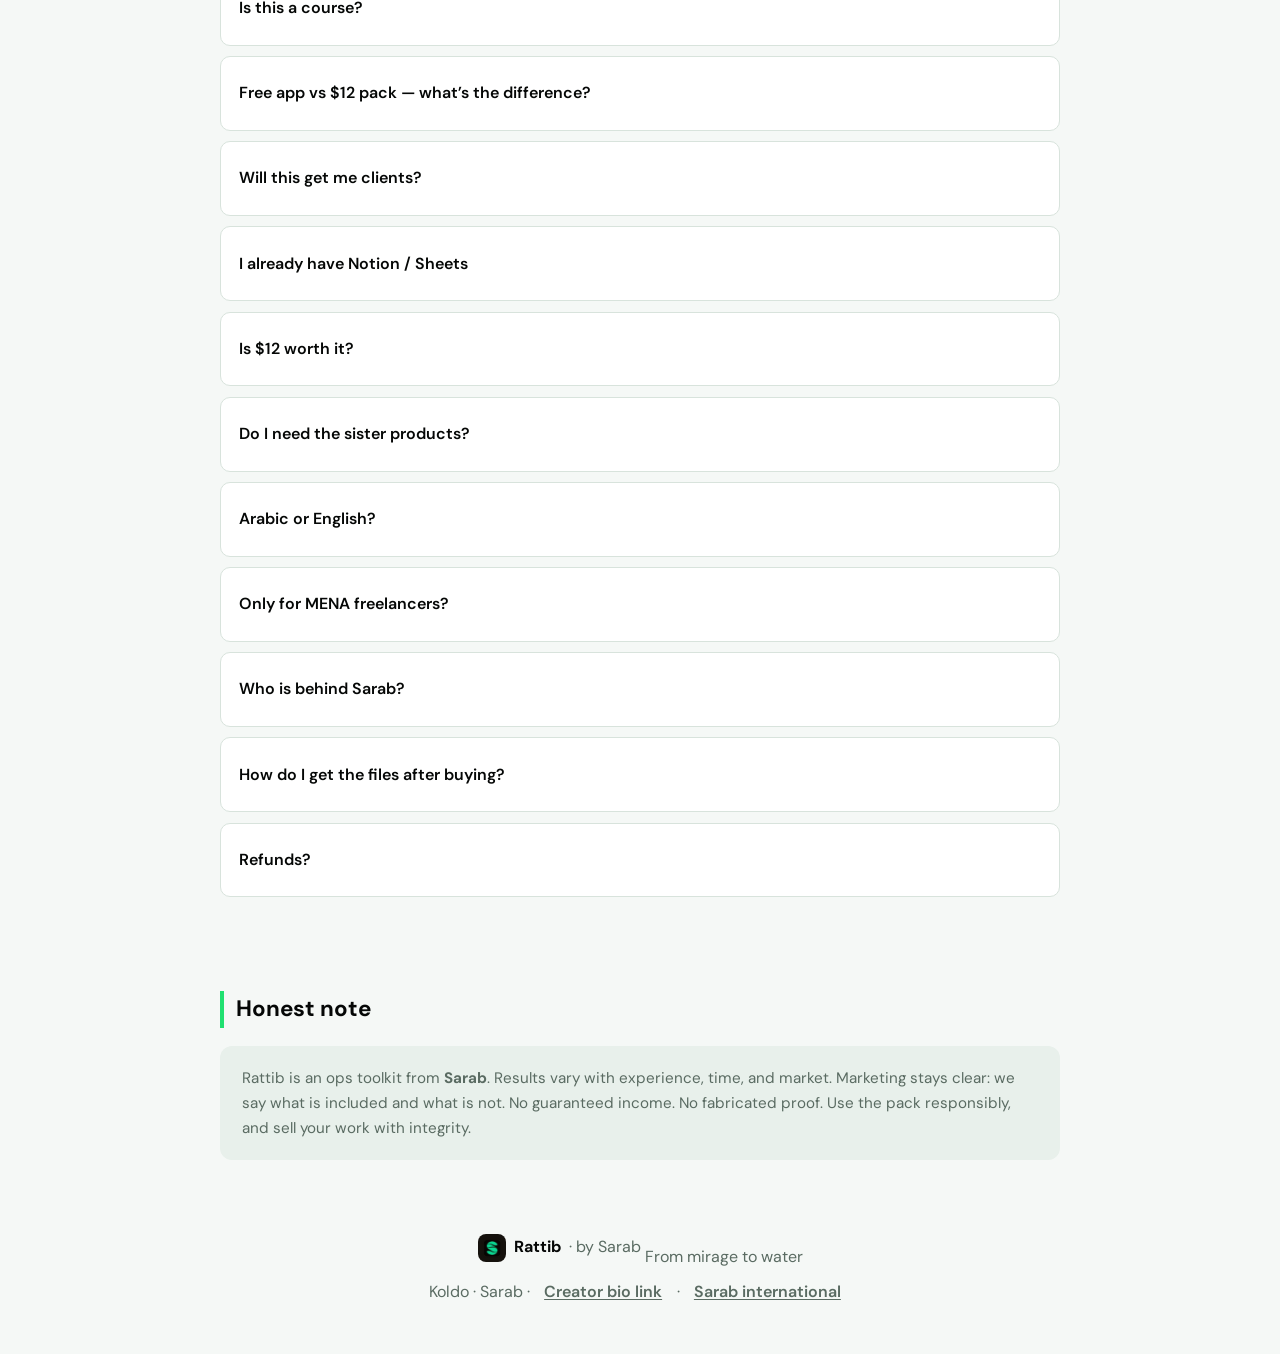
==== commit 82f1a42d: "Polish footer bio link size + dual-path bridge Address soft hold on tiny footer Creator bio text; ad" ====
--- a/index.html
+++ b/index.html
@@ -435,7 +435,7 @@
     text-align: center;
     padding: 2rem 1rem 2.5rem;
     color: var(--muted);
-    font-size: 0.9rem;
+    font-size: 1rem;
   }
   footer .mark {
     display: inline-flex;
@@ -833,7 +833,7 @@
       <strong style="color:var(--night)">Rattib</strong> · by Sarab
     </div>
     From mirage to water<br>
-    Koldo · Sarab · <a href="bio.html" style="color:inherit">Creator bio link</a>
+    Koldo · Sarab · <a class="link-quiet" href="bio.html" style="display:inline-flex;align-items:center;justify-content:center;min-height:2.75rem;padding:0.35rem 0.65rem;font-size:1rem;font-weight:600;color:var(--muted)">Creator bio link</a> · <a class="link-quiet" href="https://koldoishere.github.io/sarab-site/" style="display:inline-flex;align-items:center;justify-content:center;min-height:2.75rem;padding:0.35rem 0.65rem;font-size:1rem;font-weight:600;color:var(--muted)">Sarab international</a>
   </div>
 </footer>
 
